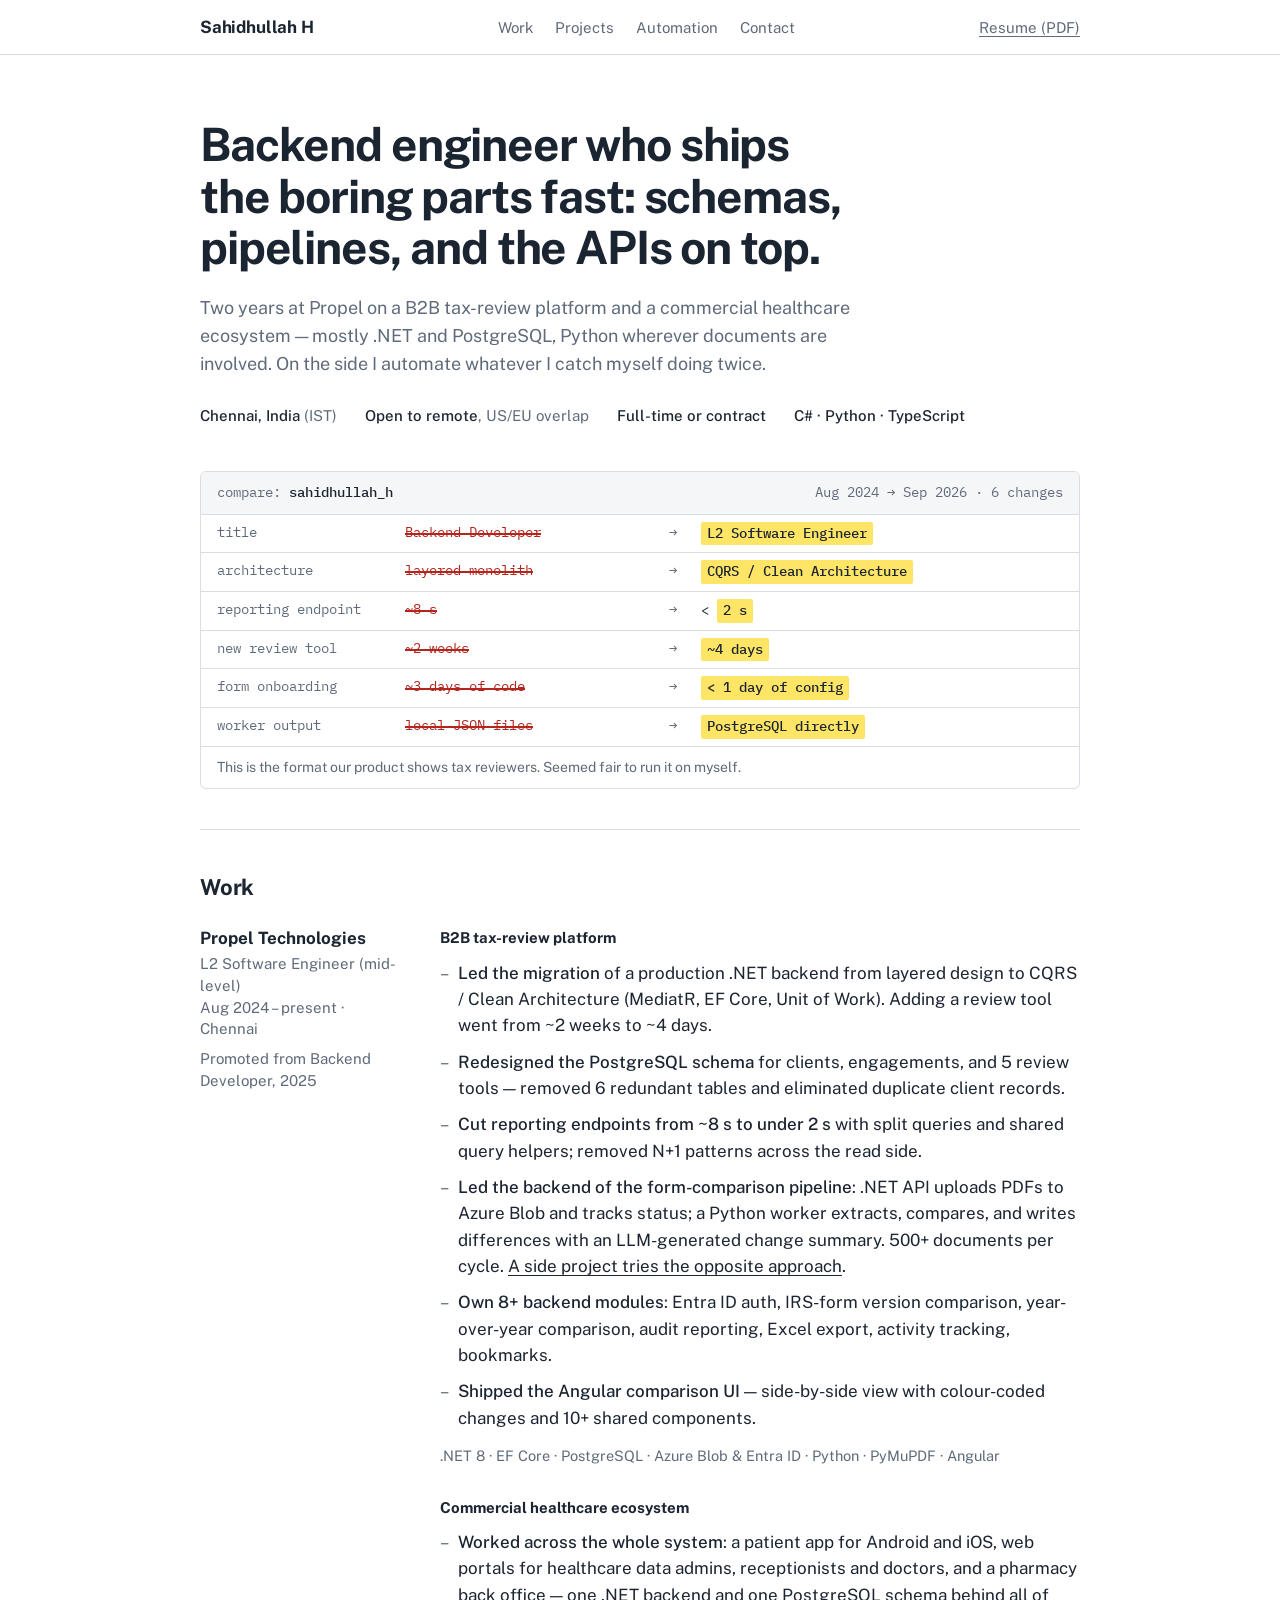
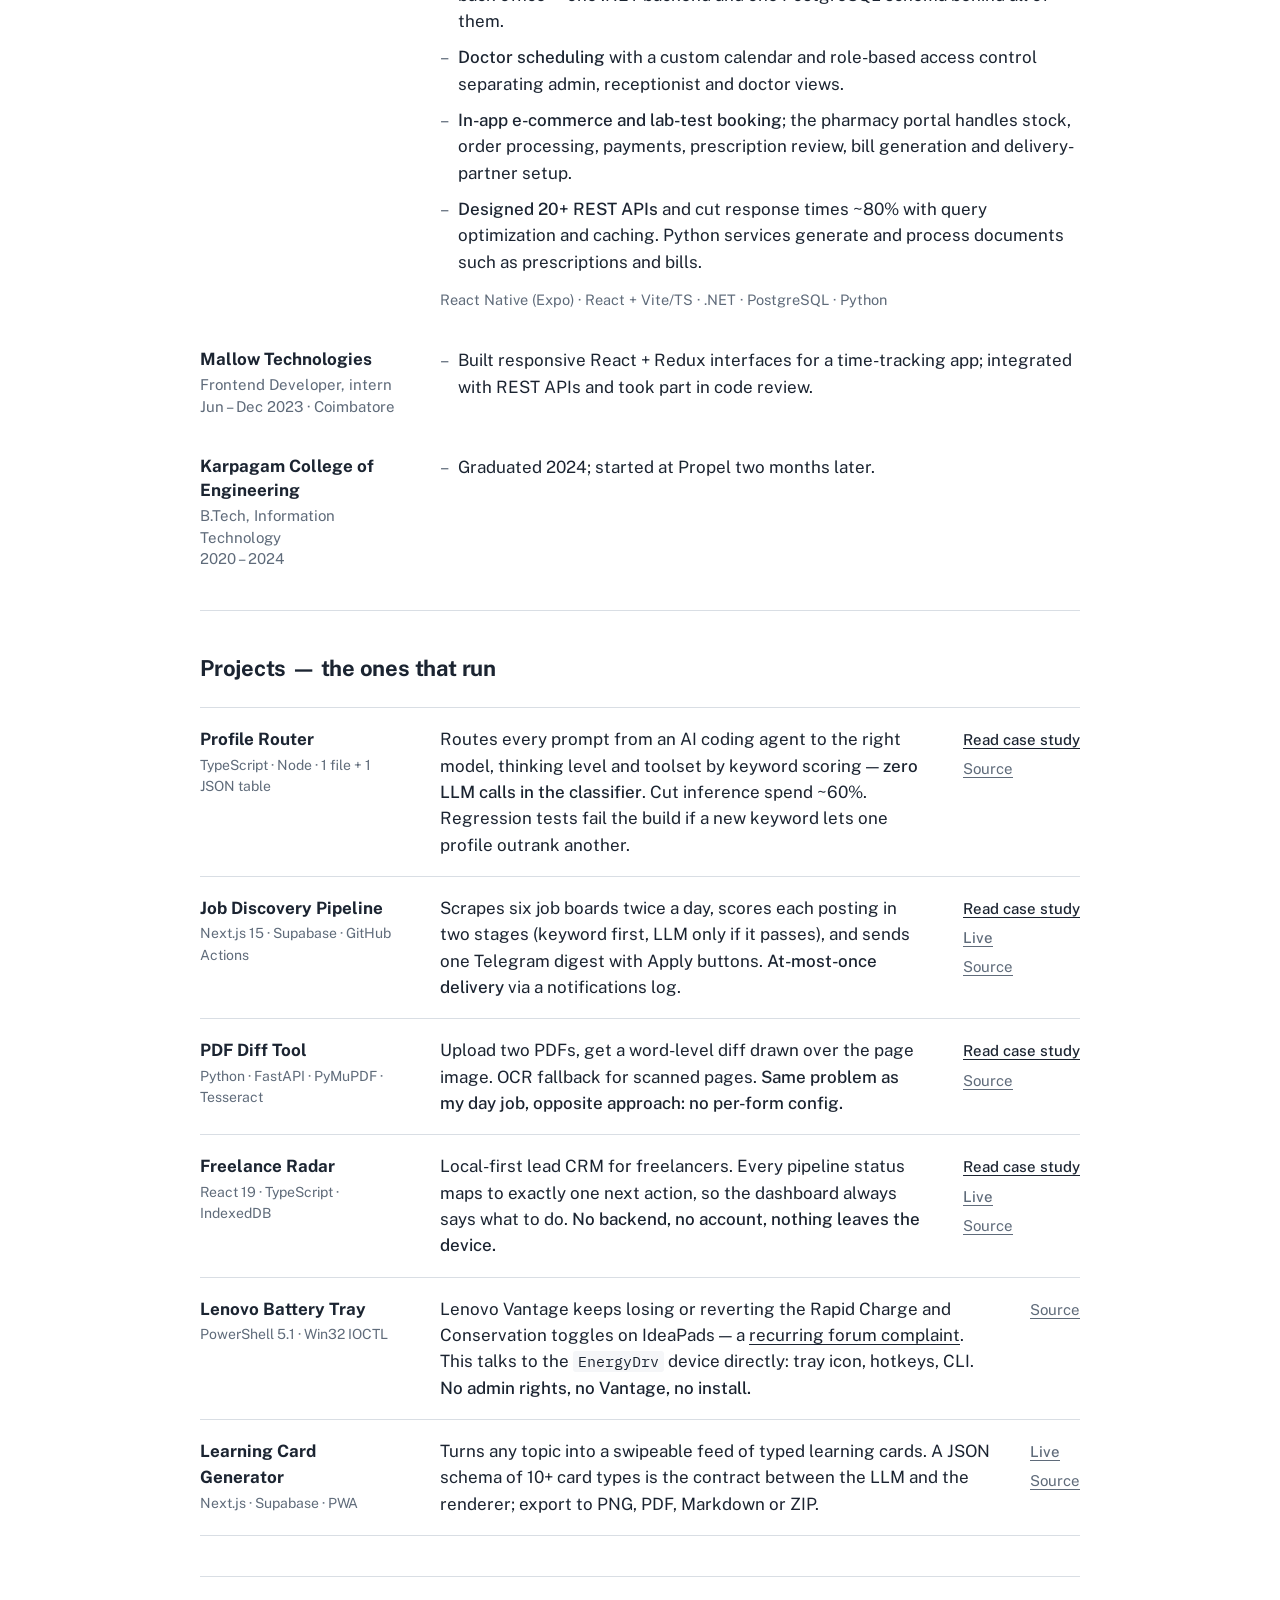
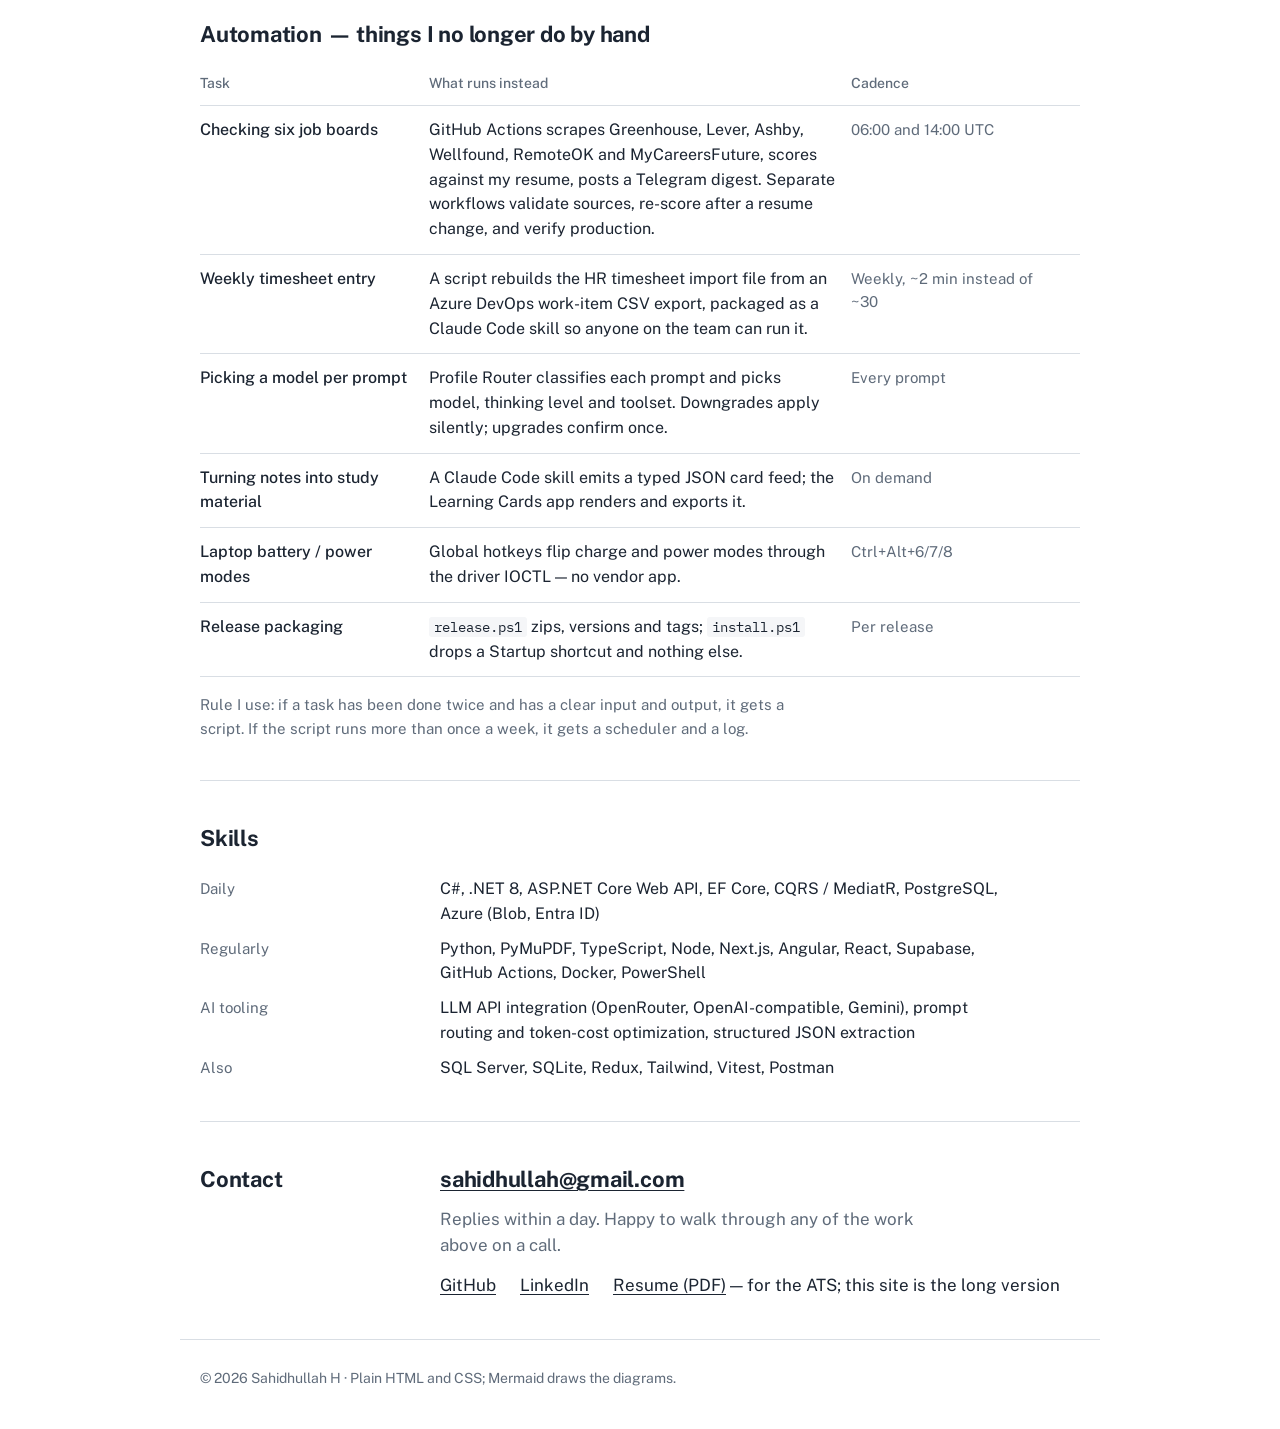
==== index.html @ aee4963b "Resume as one PDF link; cite the Lenovo forum thread; repo metadata - Replace the three Markdown res" ====
<!DOCTYPE html>
<html lang="en">
<head>
<meta charset="UTF-8">
<meta name="viewport" content="width=device-width, initial-scale=1.0">
<title>Sahidhullah H — Backend Engineer, .NET · PostgreSQL · Python</title>
<meta name="description" content="Backend engineer in Chennai (IST), open to remote. Two years on a B2B tax-review platform and a healthcare ecosystem: .NET, PostgreSQL, Azure, Python. Case studies and automation.">
<link rel="canonical" href="https://sahidhh.github.io/portfolio/">
<meta property="og:type" content="website">
<meta property="og:title" content="Sahidhullah H — Backend Engineer, .NET · PostgreSQL · Python">
<meta property="og:description" content="Backend engineer in Chennai (IST), open to remote. Two years on a B2B tax-review platform and a healthcare ecosystem: .NET, PostgreSQL, Azure, Python. Case studies and automation.">
<meta property="og:url" content="https://sahidhh.github.io/portfolio/">
<meta name="twitter:card" content="summary">
<meta name="color-scheme" content="light dark">
<link rel="icon" href="data:image/svg+xml,<svg xmlns=%22http://www.w3.org/2000/svg%22 viewBox=%220 0 100 100%22><rect width=%22100%22 height=%22100%22 rx=%2212%22 fill=%22%23ffe566%22/><text x=%2250%22 y=%2270%22 font-size=%2258%22 text-anchor=%22middle%22 fill=%22%231b2431%22 font-family=%22Public Sans,Segoe UI,sans-serif%22 font-weight=%22700%22>S</text></svg>">
<link rel="preconnect" href="https://fonts.googleapis.com">
<link rel="preconnect" href="https://fonts.gstatic.com" crossorigin>
<link href="https://fonts.googleapis.com/css2?family=Public+Sans:ital,wght@0,400;0,500;0,700;1,400&family=IBM+Plex+Mono:wght@400;500&display=swap" rel="stylesheet">
<link rel="stylesheet" href="styles.css">
<script type="application/ld+json">
{"@context":"https://schema.org","@type":"Person","name":"Sahidhullah H","jobTitle":"L2 Software Engineer","worksFor":{"@type":"Organization","name":"Propel Technologies"},"address":{"@type":"PostalAddress","addressLocality":"Chennai","addressCountry":"IN"},"email":"mailto:sahidhullah@gmail.com","url":"https://sahidhh.github.io/portfolio/","sameAs":["https://github.com/sahidhh","https://www.linkedin.com/in/sahidh-h/"],"knowsAbout":["C#",".NET","PostgreSQL","Python","TypeScript","Azure","CQRS"]}
</script>
</head>
<body>
<header class="bar">
  <div class="wrap">
    <strong><a href="index.html">Sahidhullah H</a></strong>
    <nav aria-label="Sections">
      <a href="#work">Work</a><a href="#projects">Projects</a><a href="#automation">Automation</a><a href="#contact">Contact</a>
    </nav>
    <a class="resume" href="resume/Sahidhullah_H_Resume.pdf">Resume (PDF)</a>
  </div>
</header>
<main class="wrap" id="main">
  <div class="hero">
    <h1>Backend engineer who ships the boring parts fast: schemas, pipelines, and the APIs on top.</h1>
    <p class="lede">Two years at Propel on a B2B tax-review platform and a commercial healthcare ecosystem — mostly .NET and PostgreSQL, Python wherever documents are involved. On the side I automate whatever I catch myself doing twice.</p>
    <div class="facts">
      <span><b>Chennai, India</b> (IST)</span>
      <span><b>Open to remote</b>, US/EU overlap</span>
      <span><b>Full-time or contract</b></span>
      <span><b>C# · Python · TypeScript</b></span>
    </div>

    <figure class="diff" aria-label="Year-over-year comparison of my role, 2024 to 2026">
      <div class="diff-head"><span>compare: <b>sahidhullah_h</b></span><span>Aug 2024 → Sep 2026 · 6 changes</span></div>
      <div class="diff-scroll">
      <table>
        <tr><td class="k">title</td><td class="old"><span>Backend Developer</span></td><td class="arrow">→</td><td class="new"><span>L2 Software Engineer</span></td></tr>
        <tr><td class="k">architecture</td><td class="old"><span>layered monolith</span></td><td class="arrow">→</td><td class="new"><span>CQRS / Clean Architecture</span></td></tr>
        <tr><td class="k">reporting endpoint</td><td class="old"><span>~8 s</span></td><td class="arrow">→</td><td class="new">&lt; <span>2 s</span></td></tr>
        <tr><td class="k">new review tool</td><td class="old"><span>~2 weeks</span></td><td class="arrow">→</td><td class="new"><span>~4 days</span></td></tr>
        <tr><td class="k">form onboarding</td><td class="old"><span>~3 days of code</span></td><td class="arrow">→</td><td class="new"><span>&lt; 1 day of config</span></td></tr>
        <tr><td class="k">worker output</td><td class="old"><span>local JSON files</span></td><td class="arrow">→</td><td class="new"><span>PostgreSQL directly</span></td></tr>
      </table>
      </div>
      <figcaption class="diff-foot">This is the format our product shows tax reviewers. Seemed fair to run it on myself.</figcaption>
    </figure>
  </div>

  <section id="work">
    <h2>Work</h2>
    <div class="two">
      <div class="side">
        <b>Propel Technologies</b>
        <i>L2 Software Engineer (mid-level)<br>Aug 2024 – present · Chennai</i>
        <i style="margin-top:8px">Promoted from Backend Developer, 2025</i>
      </div>
      <div>
        <h3 class="product">B2B tax-review platform</h3>
        <ul class="bullets">
          <li><strong>Led the migration</strong> of a production .NET backend from layered design to CQRS / Clean Architecture (MediatR, EF Core, Unit of Work). Adding a review tool went from ~2 weeks to ~4 days.</li>
          <li><strong>Redesigned the PostgreSQL schema</strong> for clients, engagements, and 5 review tools — removed 6 redundant tables and eliminated duplicate client records.</li>
          <li><strong>Cut reporting endpoints from ~8 s to under 2 s</strong> with split queries and shared query helpers; removed N+1 patterns across the read side.</li>
          <li><strong>Led the backend of the form-comparison pipeline</strong>: .NET API uploads PDFs to Azure Blob and tracks status; a Python worker extracts, compares, and writes differences with an LLM-generated change summary. 500+ documents per cycle. <a href="projects/pdf-diff.html">A side project tries the opposite approach</a>.</li>
          <li><strong>Own 8+ backend modules</strong>: Entra ID auth, IRS-form version comparison, year-over-year comparison, audit reporting, Excel export, activity tracking, bookmarks.</li>
          <li><strong>Shipped the Angular comparison UI</strong> — side-by-side view with colour-coded changes and 10+ shared components.</li>
        </ul>
        <p class="stack">.NET 8 · EF Core · PostgreSQL · Azure Blob &amp; Entra ID · Python · PyMuPDF · Angular</p>

        <h3 class="product">Commercial healthcare ecosystem</h3>
        <ul class="bullets">
          <li><strong>Worked across the whole system</strong>: a patient app for Android and iOS, web portals for healthcare data admins, receptionists and doctors, and a pharmacy back office — one .NET backend and one PostgreSQL schema behind all of them.</li>
          <li><strong>Doctor scheduling</strong> with a custom calendar and role-based access control separating admin, receptionist and doctor views.</li>
          <li><strong>In-app e-commerce and lab-test booking</strong>; the pharmacy portal handles stock, order processing, payments, prescription review, bill generation and delivery-partner setup.</li>
          <li><strong>Designed 20+ REST APIs</strong> and cut response times ~80% with query optimization and caching. Python services generate and process documents such as prescriptions and bills.</li>
        </ul>
        <p class="stack">React Native (Expo) · React + Vite/TS · .NET · PostgreSQL · Python</p>
      </div>
    </div>
    <div class="two">
      <div class="side"><b>Mallow Technologies</b><i>Frontend Developer, intern<br>Jun – Dec 2023 · Coimbatore</i></div>
      <div><ul class="bullets"><li>Built responsive React + Redux interfaces for a time-tracking app; integrated with REST APIs and took part in code review.</li></ul></div>
    </div>
    <div class="two">
      <div class="side"><b>Karpagam College of Engineering</b><i>B.Tech, Information Technology<br>2020 – 2024</i></div>
      <div><ul class="bullets"><li>Graduated 2024; started at Propel two months later.</li></ul></div>
    </div>
  </section>

  <section id="projects">
    <h2>Projects — the ones that run</h2>
    <div class="rows">
      <div class="row">
        <h3>Profile Router <small>TypeScript · Node · 1 file + 1 JSON table</small></h3>
        <p>Routes every prompt from an AI coding agent to the right model, thinking level and toolset by keyword scoring — <b>zero LLM calls in the classifier</b>. Cut inference spend ~60%. Regression tests fail the build if a new keyword lets one profile outrank another.</p>
        <div class="links"><a class="cs" href="projects/profile-router.html">Read case study</a><a href="https://github.com/sahidhh/profile-router" target="_blank" rel="noopener">Source</a></div>
      </div>
      <div class="row">
        <h3>Job Discovery Pipeline <small>Next.js 15 · Supabase · GitHub Actions</small></h3>
        <p>Scrapes six job boards twice a day, scores each posting in two stages (keyword first, LLM only if it passes), and sends one Telegram digest with Apply buttons. <b>At-most-once delivery</b> via a notifications log.</p>
        <div class="links"><a class="cs" href="projects/job-pipeline.html">Read case study</a><a class="live" href="https://job-scraper-liart.vercel.app" target="_blank" rel="noopener">Live</a><a href="https://github.com/sahidhh/job-scraper" target="_blank" rel="noopener">Source</a></div>
      </div>
      <div class="row">
        <h3>PDF Diff Tool <small>Python · FastAPI · PyMuPDF · Tesseract</small></h3>
        <p>Upload two PDFs, get a word-level diff drawn over the page image. OCR fallback for scanned pages. <b>Same problem as my day job, opposite approach: no per-form config.</b></p>
        <div class="links"><a class="cs" href="projects/pdf-diff.html">Read case study</a><a href="https://github.com/sahidhh/pdf-diff-tool" target="_blank" rel="noopener">Source</a></div>
      </div>
      <div class="row">
        <h3>Freelance Radar <small>React 19 · TypeScript · IndexedDB</small></h3>
        <p>Local-first lead CRM for freelancers. Every pipeline status maps to exactly one next action, so the dashboard always says what to do. <b>No backend, no account, nothing leaves the device.</b></p>
        <div class="links"><a class="cs" href="projects/freelance-radar.html">Read case study</a><a class="live" href="https://freelance-radar-five.vercel.app" target="_blank" rel="noopener">Live</a><a href="https://github.com/sahidhh/freelance-radar" target="_blank" rel="noopener">Source</a></div>
      </div>
      <div class="row">
        <h3>Lenovo Battery Tray <small>PowerShell 5.1 · Win32 IOCTL</small></h3>
        <p>Lenovo Vantage keeps losing or reverting the Rapid Charge and Conservation toggles on IdeaPads — a <a href="https://forums.lenovo.com/t5/Lenovo-IdeaPad-1xx-3xx-5xx-7xx-Edge-LaVie-Z-Flex-Laptops/Rapid-charge-automatically-turns-off/m-p/10040554" target="_blank" rel="noopener">recurring forum complaint</a>. This talks to the <code>EnergyDrv</code> device directly: tray icon, hotkeys, CLI. <b>No admin rights, no Vantage, no install.</b></p>
        <div class="links"><a href="https://github.com/sahidhh/lenovo-battery-tray" target="_blank" rel="noopener">Source</a></div>
      </div>
      <div class="row">
        <h3>Learning Card Generator <small>Next.js · Supabase · PWA</small></h3>
        <p>Turns any topic into a swipeable feed of typed learning cards. A JSON schema of 10+ card types is the contract between the LLM and the renderer; export to PNG, PDF, Markdown or ZIP.</p>
        <div class="links"><a class="live" href="https://learning-card-generator.vercel.app" target="_blank" rel="noopener">Live</a><a href="https://github.com/sahidhh/learning-card-generator" target="_blank" rel="noopener">Source</a></div>
      </div>
    </div>
  </section>

  <section id="automation">
    <h2>Automation — things I no longer do by hand</h2>
    <div class="auto-scroll">
    <table class="auto">
      <tr><th>Task</th><th>What runs instead</th><th>Cadence</th></tr>
      <tr><td>Checking six job boards</td><td>GitHub Actions scrapes Greenhouse, Lever, Ashby, Wellfound, RemoteOK and MyCareersFuture, scores against my resume, posts a Telegram digest. Separate workflows validate sources, re-score after a resume change, and verify production.</td><td>06:00 and 14:00 UTC</td></tr>
      <tr><td>Weekly timesheet entry</td><td>A script rebuilds the HR timesheet import file from an Azure DevOps work-item CSV export, packaged as a Claude Code skill so anyone on the team can run it.</td><td>Weekly, ~2 min instead of ~30</td></tr>
      <tr><td>Picking a model per prompt</td><td>Profile Router classifies each prompt and picks model, thinking level and toolset. Downgrades apply silently; upgrades confirm once.</td><td>Every prompt</td></tr>
      <tr><td>Turning notes into study material</td><td>A Claude Code skill emits a typed JSON card feed; the Learning Cards app renders and exports it.</td><td>On demand</td></tr>
      <tr><td>Laptop battery / power modes</td><td>Global hotkeys flip charge and power modes through the driver IOCTL — no vendor app.</td><td>Ctrl+Alt+6/7/8</td></tr>
      <tr><td>Release packaging</td><td><code>release.ps1</code> zips, versions and tags; <code>install.ps1</code> drops a Startup shortcut and nothing else.</td><td>Per release</td></tr>
    </table>
    </div>
    <p class="auto-note">Rule I use: if a task has been done twice and has a clear input and output, it gets a script. If the script runs more than once a week, it gets a scheduler and a log.</p>
  </section>

  <section id="skills">
    <h2>Skills</h2>
    <dl class="skills">
      <dt>Daily</dt><dd>C#, .NET 8, ASP.NET Core Web API, EF Core, CQRS / MediatR, PostgreSQL, Azure (Blob, Entra ID)</dd>
      <dt>Regularly</dt><dd>Python, PyMuPDF, TypeScript, Node, Next.js, Angular, React, Supabase, GitHub Actions, Docker, PowerShell</dd>
      <dt>AI tooling</dt><dd>LLM API integration (OpenRouter, OpenAI-compatible, Gemini), prompt routing and token-cost optimization, structured JSON extraction</dd>
      <dt>Also</dt><dd>SQL Server, SQLite, Redux, Tailwind, Vitest, Postman</dd>
    </dl>
  </section>

  <section id="contact">
    <div class="contact">
      <h2>Contact</h2>
      <div>
        <p class="big"><a href="mailto:sahidhullah@gmail.com">sahidhullah@gmail.com</a></p>
        <p style="margin-top:10px;color:var(--ink-2)">Replies within a day. Happy to walk through any of the work above on a call.</p>
        <ul>
          <li><a href="https://github.com/sahidhh" target="_blank" rel="noopener">GitHub</a></li>
          <li><a href="https://www.linkedin.com/in/sahidh-h/" target="_blank" rel="noopener">LinkedIn</a></li>
          <li><a href="resume/Sahidhullah_H_Resume.pdf">Resume (PDF)</a> — for the ATS; this site is the long version</li>
        </ul>
      </div>
    </div>
  </section>
</main>
<footer class="wrap">© 2026 Sahidhullah H · Plain HTML and CSS; Mermaid draws the diagrams.</footer>
</body>
</html>
---- styles.css ----
:root {
    --paper: #ffffff;
    --paper-2: #f5f6f8;
    --ink: #1b2431;
    --ink-2: #5f6b7a;
    --rule: #d9dee4;
    --mark: #ffe566;
    --mark-ink: #1b2431;
    --del: #b3261e;
    --add: #1e6b3a;
    --sans: "Public Sans", "Segoe UI", system-ui, sans-serif;
    --mono: "IBM Plex Mono", Consolas, "SFMono-Regular", monospace;
  }
  @media (prefers-color-scheme: dark) {
    :root:not([data-theme="light"]) {
      --paper: #14181e; --paper-2: #1c222a; --ink: #e8ebef; --ink-2: #9aa5b3; --rule: #3a4450;
      --mark: #f2d64b; --mark-ink: #14181e; --del: #ff8a80; --add: #7fd39a;
    }
  }
  :root[data-theme="dark"] {
    --paper: #14181e; --paper-2: #1c222a; --ink: #e8ebef; --ink-2: #9aa5b3; --rule: #3a4450;
    --mark: #f2d64b; --mark-ink: #14181e; --del: #ff8a80; --add: #7fd39a;
  }

  * { box-sizing: border-box; }
  body { margin: 0; background: var(--paper); color: var(--ink); font-family: var(--sans); font-size: 17px; line-height: 1.55; -webkit-font-smoothing: antialiased; }
  a { color: inherit; text-decoration: underline; text-decoration-thickness: 1px; text-underline-offset: 3px; }
  a:hover { text-decoration-thickness: 2px; }
  :focus-visible { outline: 2px solid var(--ink); outline-offset: 3px; }
  h1, h2, h3, h4, p, ul, ol, dl, dd, figure { margin: 0; }
  ul { padding: 0; list-style: none; }
  mark { background: var(--mark); color: var(--mark-ink); padding: 0 .15em; }
  code { font-family: var(--mono); font-size: .88em; background: var(--paper-2); padding: 1px 5px; border-radius: 3px; }
  pre { font-family: var(--mono); font-size: 13.5px; line-height: 1.5; background: var(--paper-2); border: 1px solid var(--rule); border-radius: 6px; padding: 14px 16px; overflow-x: auto; margin: 0; }

  .wrap { max-width: 920px; margin: 0 auto; padding-inline: 20px; }
  [id] { scroll-margin-top: 72px; }
  .skip { position: absolute; left: -9999px; top: 8px; background: var(--ink); color: var(--paper); padding: 8px 12px; border-radius: 4px; z-index: 20; }
  .skip:focus { left: 12px; }
  .ask { margin-top: 40px; padding-top: 20px; border-top: 1px solid var(--rule); font-size: 16px; max-width: 60ch; }

  /* top bar */
  .bar { position: sticky; top: env(safe-area-inset-top, 0px); z-index: 10; background: var(--paper); border-bottom: 1px solid var(--rule); }
  .bar .wrap { display: flex; align-items: center; justify-content: space-between; gap: 16px; padding-block: 14px; }
  .bar strong a { font-weight: 700; letter-spacing: -.01em; text-decoration: none; }
  .bar nav { display: flex; gap: 22px; font-size: 15px; }
  .bar nav a { text-decoration: none; color: var(--ink-2); }
  .bar nav a:hover { color: var(--ink); text-decoration: underline; }
  .resume { font-size: 15px; color: var(--ink-2); white-space: nowrap; }
  .resume:hover { color: var(--ink); }

  /* hero */
  .hero { padding-block: 64px 40px; }
  .hero h1 { font-size: clamp(30px, 5vw, 46px); font-weight: 700; letter-spacing: -.025em; line-height: 1.12; text-wrap: balance; max-width: 22ch; }
  .lede { margin-top: 20px; max-width: 62ch; color: var(--ink-2); font-size: 18px; }
  .facts { margin-top: 26px; display: flex; flex-wrap: wrap; gap: 8px 28px; font-size: 15px; color: var(--ink-2); }
  .facts b { color: var(--ink); font-weight: 500; }

  /* the diff */
  .diff { margin-top: 44px; border: 1px solid var(--rule); border-radius: 6px; overflow: hidden; font-family: var(--mono); font-size: 14px; }
  .diff-head { display: flex; flex-wrap: wrap; justify-content: space-between; gap: 8px 16px; padding: 10px 16px; background: var(--paper-2); border-bottom: 1px solid var(--rule); color: var(--ink-2); }
  .diff-head b { color: var(--ink); font-weight: 500; }
  .diff-scroll { overflow-x: auto; }
  .diff table { border-collapse: collapse; width: 100%; min-width: 620px; }
  .diff td { padding: 7px 16px; vertical-align: top; white-space: nowrap; border-top: 1px solid var(--rule); }
  .diff tr:first-child td { border-top: 0; }
  .diff .k { color: var(--ink-2); width: 1%; padding-right: 28px; }
  .diff .old { color: var(--del); }
  .diff .old span { position: relative; display: inline-block; }
  .diff .old span::after { content: ""; position: absolute; left: 0; right: 0; top: 52%; height: 1.5px; background: currentColor; transform-origin: left; }
  .diff .arrow { color: var(--ink-2); width: 1%; padding-inline: 8px; }
  .diff .new span { display: inline-block; background: var(--mark); color: var(--mark-ink); padding: 1px 6px; border-radius: 2px; font-weight: 500; }
  .diff-foot { padding: 10px 16px; border-top: 1px solid var(--rule); color: var(--ink-2); font-family: var(--sans); font-size: 14px; }
  @media (prefers-reduced-motion: no-preference) {
    .diff .old span::after { animation: strike .35s ease-out both; }
    .diff .new span { animation: sweep .45s ease-out both; background-color: transparent; background-image: linear-gradient(var(--mark), var(--mark)); background-repeat: no-repeat; background-size: 0% 100%; }
    .diff tr:nth-child(1) .old span::after, .diff tr:nth-child(1) .new span { animation-delay: .15s; }
    .diff tr:nth-child(2) .old span::after, .diff tr:nth-child(2) .new span { animation-delay: .30s; }
    .diff tr:nth-child(3) .old span::after, .diff tr:nth-child(3) .new span { animation-delay: .45s; }
    .diff tr:nth-child(4) .old span::after, .diff tr:nth-child(4) .new span { animation-delay: .60s; }
    .diff tr:nth-child(5) .old span::after, .diff tr:nth-child(5) .new span { animation-delay: .75s; }
    .diff tr:nth-child(6) .old span::after, .diff tr:nth-child(6) .new span { animation-delay: .90s; }
    @keyframes strike { from { transform: scaleX(0); } to { transform: scaleX(1); } }
    @keyframes sweep { from { background-size: 0% 100%; color: var(--ink); } to { background-size: 100% 100%; color: var(--mark-ink); } }
  }

  /* sections */
  section { padding-block: 40px; border-top: 1px solid var(--rule); }
  section > h2 { font-size: 22px; font-weight: 700; letter-spacing: -.01em; margin-bottom: 22px; }
  .two { display: grid; grid-template-columns: 200px 1fr; gap: 12px 40px; }
  .two > .side { color: var(--ink-2); font-size: 15px; line-height: 1.45; }
  .two > .side b { display: block; color: var(--ink); font-weight: 700; font-size: 17px; }
  .two > .side i { display: block; font-style: normal; margin-top: 2px; }
  .two + .two { margin-top: 36px; }
  .bullets { max-width: 66ch; display: grid; gap: 10px; }
  .bullets li { padding-left: 18px; position: relative; }
  .bullets li::before { content: "–"; position: absolute; left: 0; color: var(--ink-2); }
  .bullets strong { font-weight: 500; }
  .stack { margin-top: 14px; font-size: 14.5px; color: var(--ink-2); }
  .product { font-size: 15px; font-weight: 700; margin-bottom: 10px; }
  .stack + .product { margin-top: 28px; }

  /* project rows */
  .rows { border-top: 1px solid var(--rule); }
  .row { display: grid; grid-template-columns: 200px 1fr auto; gap: 6px 40px; padding-block: 18px; border-bottom: 1px solid var(--rule); align-items: baseline; }
  .row h3 { font-size: 17px; font-weight: 700; }
  .row h3 small { display: block; font-weight: 400; font-size: 14px; color: var(--ink-2); margin-top: 2px; }
  .row p { max-width: 60ch; }
  .row p b { font-weight: 500; }
  .row .links { display: flex; flex-direction: column; gap: 6px; font-size: 15px; white-space: nowrap; }
  .row .links a { color: var(--ink-2); }
  .row .links a:hover { color: var(--ink); }
  .row .links .cs { color: var(--ink); font-weight: 500; }
  .row .live { color: var(--add); font-weight: 500; }

  /* automation table */
  .auto { width: 100%; border-collapse: collapse; font-size: 16px; }
  .auto th { text-align: left; font-weight: 500; color: var(--ink-2); font-size: 14px; padding: 0 16px 10px 0; border-bottom: 1px solid var(--rule); }
  .auto td { padding: 12px 16px 12px 0; border-bottom: 1px solid var(--rule); vertical-align: top; }
  .auto td:first-child { font-weight: 500; width: 26%; }
  .auto td:last-child { color: var(--ink-2); font-size: 15px; width: 26%; }
  .auto-scroll { overflow-x: auto; }
  .auto-note { margin-top: 16px; color: var(--ink-2); font-size: 15px; max-width: 66ch; }

  .skills { display: grid; grid-template-columns: 200px 1fr; gap: 10px 40px; max-width: 800px; }
  .skills dt { color: var(--ink-2); font-size: 15px; }
  .skills dd { font-size: 16px; }
  .contact { display: grid; grid-template-columns: 200px 1fr; gap: 12px 40px; }
  .contact h2 { font-size: 22px; font-weight: 700; letter-spacing: -.01em; }
  .contact p { max-width: 52ch; }
  .contact ul { display: flex; flex-wrap: wrap; gap: 8px 24px; margin-top: 14px; }
  .contact .big { font-size: 22px; font-weight: 700; letter-spacing: -.01em; }
  footer { padding-block: 28px 40px; color: var(--ink-2); font-size: 14px; border-top: 1px solid var(--rule); }

  /* case study pages */
  .cs-page { padding-block: 40px 60px; }
  .crumb { font-size: 15px; color: var(--ink-2); }
  .crumb a { text-decoration: none; }
  .crumb a:hover { text-decoration: underline; }
  .cs-head { margin-top: 22px; display: grid; grid-template-columns: 1fr 240px; gap: 24px 40px; align-items: end; }
  .cs-head h1 { font-size: clamp(30px, 4.6vw, 42px); font-weight: 700; letter-spacing: -.025em; line-height: 1.12; text-wrap: balance; }
  .cs-head .sub { margin-top: 14px; font-size: 18px; color: var(--ink-2); max-width: 58ch; }
  .meta { font-size: 15px; display: grid; gap: 6px; }
  .meta b { font-weight: 500; }
  .meta span { color: var(--ink-2); }
  .meta a { display: inline-block; margin-right: 14px; }
  .cs-body { margin-top: 44px; display: grid; grid-template-columns: 200px 1fr; gap: 12px 40px; }
  .cs-body > h2 { font-size: 17px; font-weight: 700; padding-top: 2px; }
  .cs-body > div { max-width: 66ch; display: grid; gap: 14px; }
  .cs-body > div.wide { max-width: none; }
  .cs-body + .cs-body { margin-top: 40px; padding-top: 40px; border-top: 1px solid var(--rule); }
  .cs-body p b { font-weight: 500; }
  .decisions { display: grid; gap: 14px; }
  .decisions li { padding-left: 18px; position: relative; }
  .decisions li::before { content: "–"; position: absolute; left: 0; color: var(--ink-2); }
  .decisions b { font-weight: 500; }
  .results { display: grid; grid-template-columns: repeat(auto-fit, minmax(180px, 1fr)); gap: 0 32px; border-top: 1px solid var(--rule); }
  .results div { padding-block: 14px; border-bottom: 1px solid var(--rule); }
  .results b { display: block; font-size: 26px; font-weight: 700; letter-spacing: -.02em; font-variant-numeric: tabular-nums; }
  .results span { font-size: 14.5px; color: var(--ink-2); }
  .results mark { padding: 0 .2em; }
  .shots { display: grid; grid-template-columns: repeat(auto-fit, minmax(260px, 1fr)); gap: 16px; }

  /* prototype screens (CSS-drawn, sample data) */
  .ui { border: 1px solid var(--rule); border-radius: 6px; overflow: hidden; background: var(--paper); font-size: 12.5px; line-height: 1.45; max-width: 100%; }
  .ui-bar { display: flex; align-items: center; gap: 8px; padding: 7px 10px; background: var(--paper-2); border-bottom: 1px solid var(--rule); color: var(--ink-2); font-size: 12px; }
  .ui-bar i { width: 8px; height: 8px; border-radius: 50%; background: var(--rule); display: inline-block; }
  .ui-bar span { margin-left: 4px; }
  .ui-body { padding: 12px; }
  .ui-cap { margin-top: 8px; font-size: 13.5px; color: var(--ink-2); }
  .ui-cap b { color: var(--ink); font-weight: 500; }
  .tiles { display: grid; grid-template-columns: repeat(3, 1fr); gap: 8px; margin-bottom: 10px; }
  .tile { border: 1px solid var(--rule); border-radius: 4px; padding: 8px 10px; }
  .tile small { display: block; color: var(--ink-2); font-size: 12px; }
  .tile b { font-size: 18px; font-weight: 700; letter-spacing: -.02em; font-variant-numeric: tabular-nums; }
  .ui-list { display: grid; }
  .ui-list > div { display: flex; justify-content: space-between; gap: 10px; padding: 6px 0; border-top: 1px solid var(--rule); }
  .ui-list > div:first-child { border-top: 0; }
  .ui-list em { font-style: normal; color: var(--ink-2); white-space: nowrap; }
  .chip { display: inline-block; padding: 0 6px; border-radius: 999px; font-size: 12px; font-weight: 500; border: 1px solid var(--rule); white-space: nowrap; }
  .chip.hi { background: var(--mark); color: var(--mark-ink); border-color: transparent; }
  .chip.ok { color: var(--add); border-color: var(--add); }
  .chip.no { color: var(--del); border-color: var(--del); }
  .term { font-family: var(--mono); font-size: 12px; line-height: 1.6; background: var(--paper-2); padding: 12px; white-space: pre; overflow-x: auto; }
  .term .p { color: var(--ink-2); }
  .term .y { background: var(--mark); color: var(--mark-ink); padding: 0 4px; }
  .kan { display: grid; grid-template-columns: repeat(4, 1fr); gap: 8px; }
  .kan > div { background: var(--paper-2); border-radius: 4px; padding: 8px; min-height: 90px; }
  .kan .kh { display: block; margin: 0 0 6px; font-size: 12px; font-weight: 500; color: var(--ink-2); }
  .kan p { background: var(--paper); border: 1px solid var(--rule); border-radius: 3px; padding: 5px 7px; font-size: 12px; margin-bottom: 6px; }
  .kan p small { display: block; color: var(--ink-2); font-size: 12px; }
  .bars { display: grid; gap: 6px; }
  .bars > div { display: grid; grid-template-columns: 110px 1fr 52px; gap: 8px; align-items: center; }
  .bars i { display: block; height: 8px; background: var(--ink-2); border-radius: 2px; }
  .bars i.gap { background: var(--del); }
  .bars em { font-style: normal; color: var(--ink-2); font-variant-numeric: tabular-nums; text-align: right; font-size: 12px; white-space: nowrap; }
  .pages { display: grid; grid-template-columns: 1fr 1fr; gap: 10px; }
  .page { position: relative; aspect-ratio: 8.5/11; max-width: 100%; background: var(--paper); border: 1px solid var(--rule); padding: 10% 9%; display: grid; gap: 5%; align-content: start; }
  .page i { display: block; height: 3px; background: var(--rule); border-radius: 2px; }
  .page i.w7 { width: 70%; } .page i.w9 { width: 92%; } .page i.w5 { width: 50%; } .page i.w8 { width: 84%; }
  .page b { position: absolute; border: 1.5px solid var(--del); background: color-mix(in srgb, var(--del) 18%, transparent); border-radius: 2px; }
  .page b.ins { border-color: var(--add); background: color-mix(in srgb, var(--mark) 70%, transparent); }
  .page small { position: absolute; top: 4px; right: 6px; font-size: 10.5px; color: var(--ink-2); }
  .tg { max-width: 300px; background: var(--paper-2); border-radius: 10px 10px 10px 2px; padding: 10px 12px; font-size: 12.5px; }
  .tg b { font-weight: 700; }
  .tg .btns { display: flex; gap: 6px; margin-top: 8px; flex-wrap: wrap; }
  .tg .btns span { border: 1px solid var(--ink-2); border-radius: 4px; padding: 2px 8px; font-size: 11px; }
  .dialog { border: 1px solid var(--rule); border-radius: 6px; padding: 12px 14px; max-width: 360px; background: var(--paper-2); }
  .dialog b { display: block; font-weight: 700; margin-bottom: 4px; }
  .dialog p { color: var(--ink-2); font-size: 12.5px; }
  .dialog .btns { display: flex; gap: 8px; margin-top: 10px; justify-content: flex-end; }
  .dialog .btns span { border: 1px solid var(--rule); border-radius: 4px; padding: 3px 10px; font-size: 12px; }
  .dialog .btns span.pri { background: var(--ink); color: var(--paper); border-color: var(--ink); }
  @media (max-width: 680px) { .tiles, .kan { grid-template-columns: repeat(2, 1fr); } }
  .next { margin-top: 24px; padding-top: 0; display: flex; justify-content: space-between; gap: 16px; font-size: 15px; flex-wrap: wrap; }
  .next a { text-decoration: none; }
  .next a:hover { text-decoration: underline; }
  .next small { display: block; color: var(--ink-2); }
  .mermaid { background: var(--paper-2); border: 1px solid var(--rule); border-radius: 6px; padding: 12px; overflow-x: auto; }

  /* diff demo (pdf case study) */
  .demo { border: 1px solid var(--rule); border-radius: 6px; overflow: hidden; }
  .demo-head { display: grid; grid-template-columns: 1fr 1fr; font-family: var(--mono); font-size: 12.5px; color: var(--ink-2); background: var(--paper-2); border-bottom: 1px solid var(--rule); }
  .demo-head span { padding: 8px 14px; }
  .demo-head span + span { border-left: 1px solid var(--rule); }
  .demo-body { display: grid; grid-template-columns: 1fr 1fr; font-family: var(--mono); font-size: 13px; line-height: 1.75; }
  .demo-body div { padding: 12px 14px; }
  .demo-body div + div { border-left: 1px solid var(--rule); }
  .demo del { color: var(--del); text-decoration: line-through; text-decoration-thickness: 1.5px; }
  .demo ins { text-decoration: none; background: var(--mark); color: var(--mark-ink); padding: 0 3px; border-radius: 2px; }
  .demo .dim { color: var(--ink-2); }

  @media (max-width: 680px) {
    .bar .wrap { flex-wrap: wrap; }
    .bar nav { order: 3; width: 100%; gap: 16px; font-size: 14px; overflow-x: auto; padding-bottom: 2px; }
    .diff table { min-width: 0; }
    .diff tr { display: grid; grid-template-columns: auto 1fr; gap: 0 10px; padding: 8px 14px; border-top: 1px solid var(--rule); }
    .diff tr:first-child { border-top: 0; }
    .diff td { display: block; padding: 0; border: 0; white-space: normal; }
    .diff td.k { grid-column: 1 / -1; font-size: 12.5px; margin-bottom: 2px; }
    .diff td.old { grid-column: 1; }
    .diff td.arrow { display: none; }
    .diff td.new { grid-column: 2; }
    .auto tr { display: block; padding-block: 12px; border-bottom: 1px solid var(--rule); }
    .auto tr:first-child { display: none; }
    .auto td { display: block; width: auto !important; padding: 2px 0; border: 0; }
    .auto td:last-child { font-size: 13.5px; }
    .two, .row, .skills, .contact, .cs-head, .cs-body { grid-template-columns: 1fr; }
    .row .links { flex-direction: row; flex-wrap: wrap; gap: 14px; white-space: normal; }
    .hero { padding-block: 44px 28px; }
    .demo-head, .demo-body { grid-template-columns: 1fr; }
    .demo-body div + div, .demo-head span + span { border-left: 0; border-top: 1px solid var(--rule); }
  }
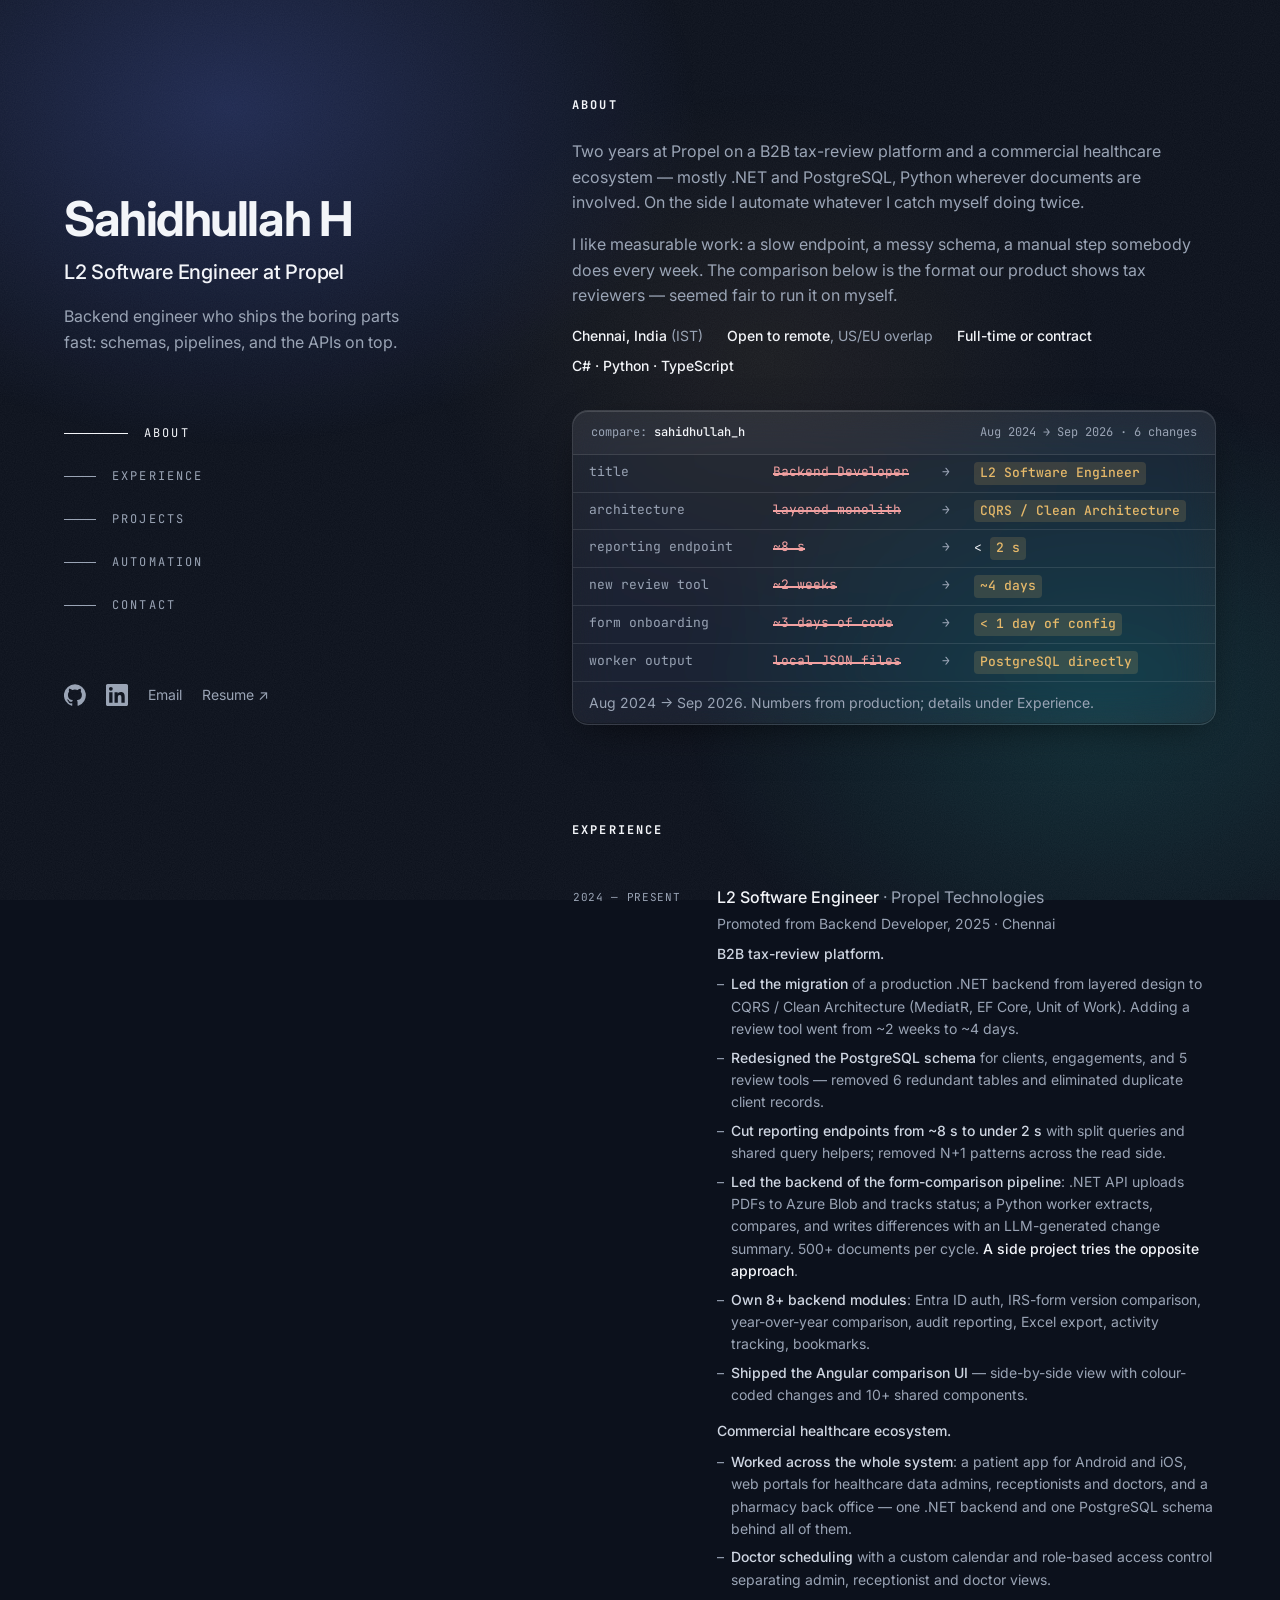
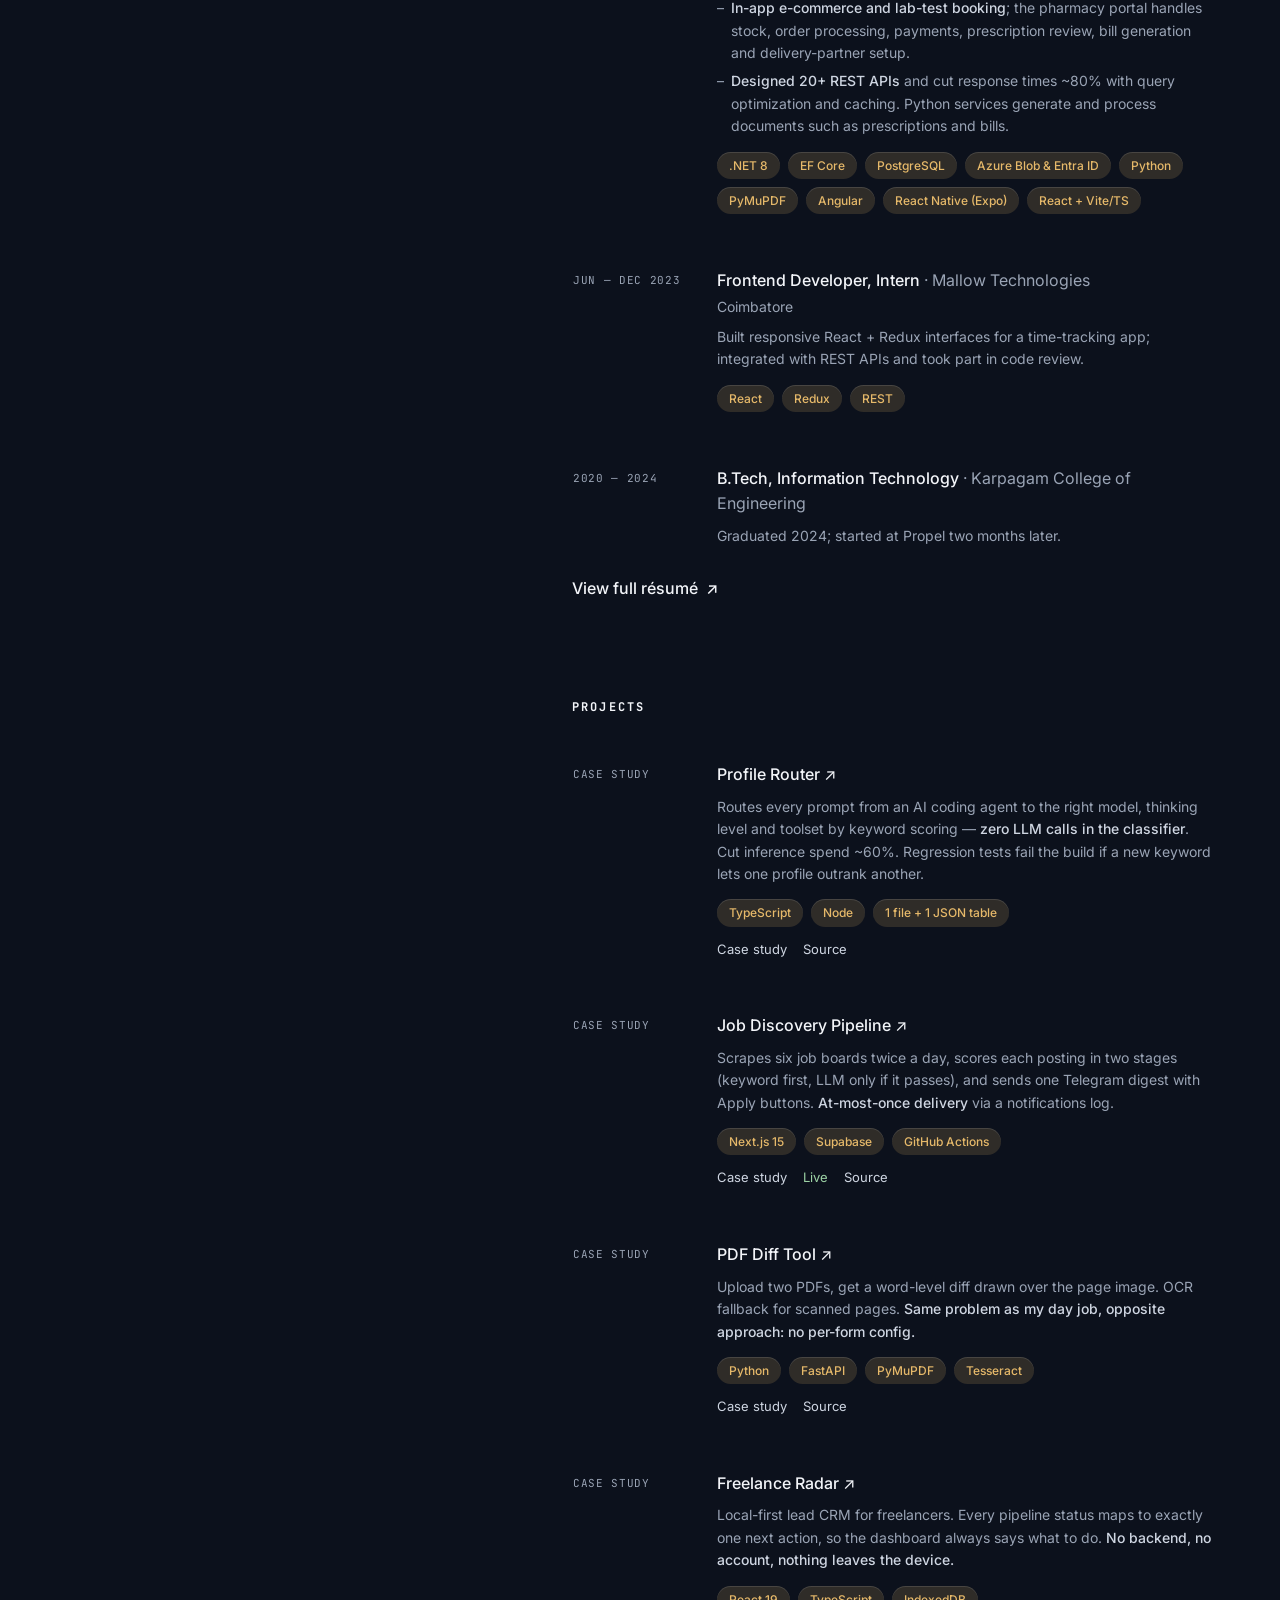
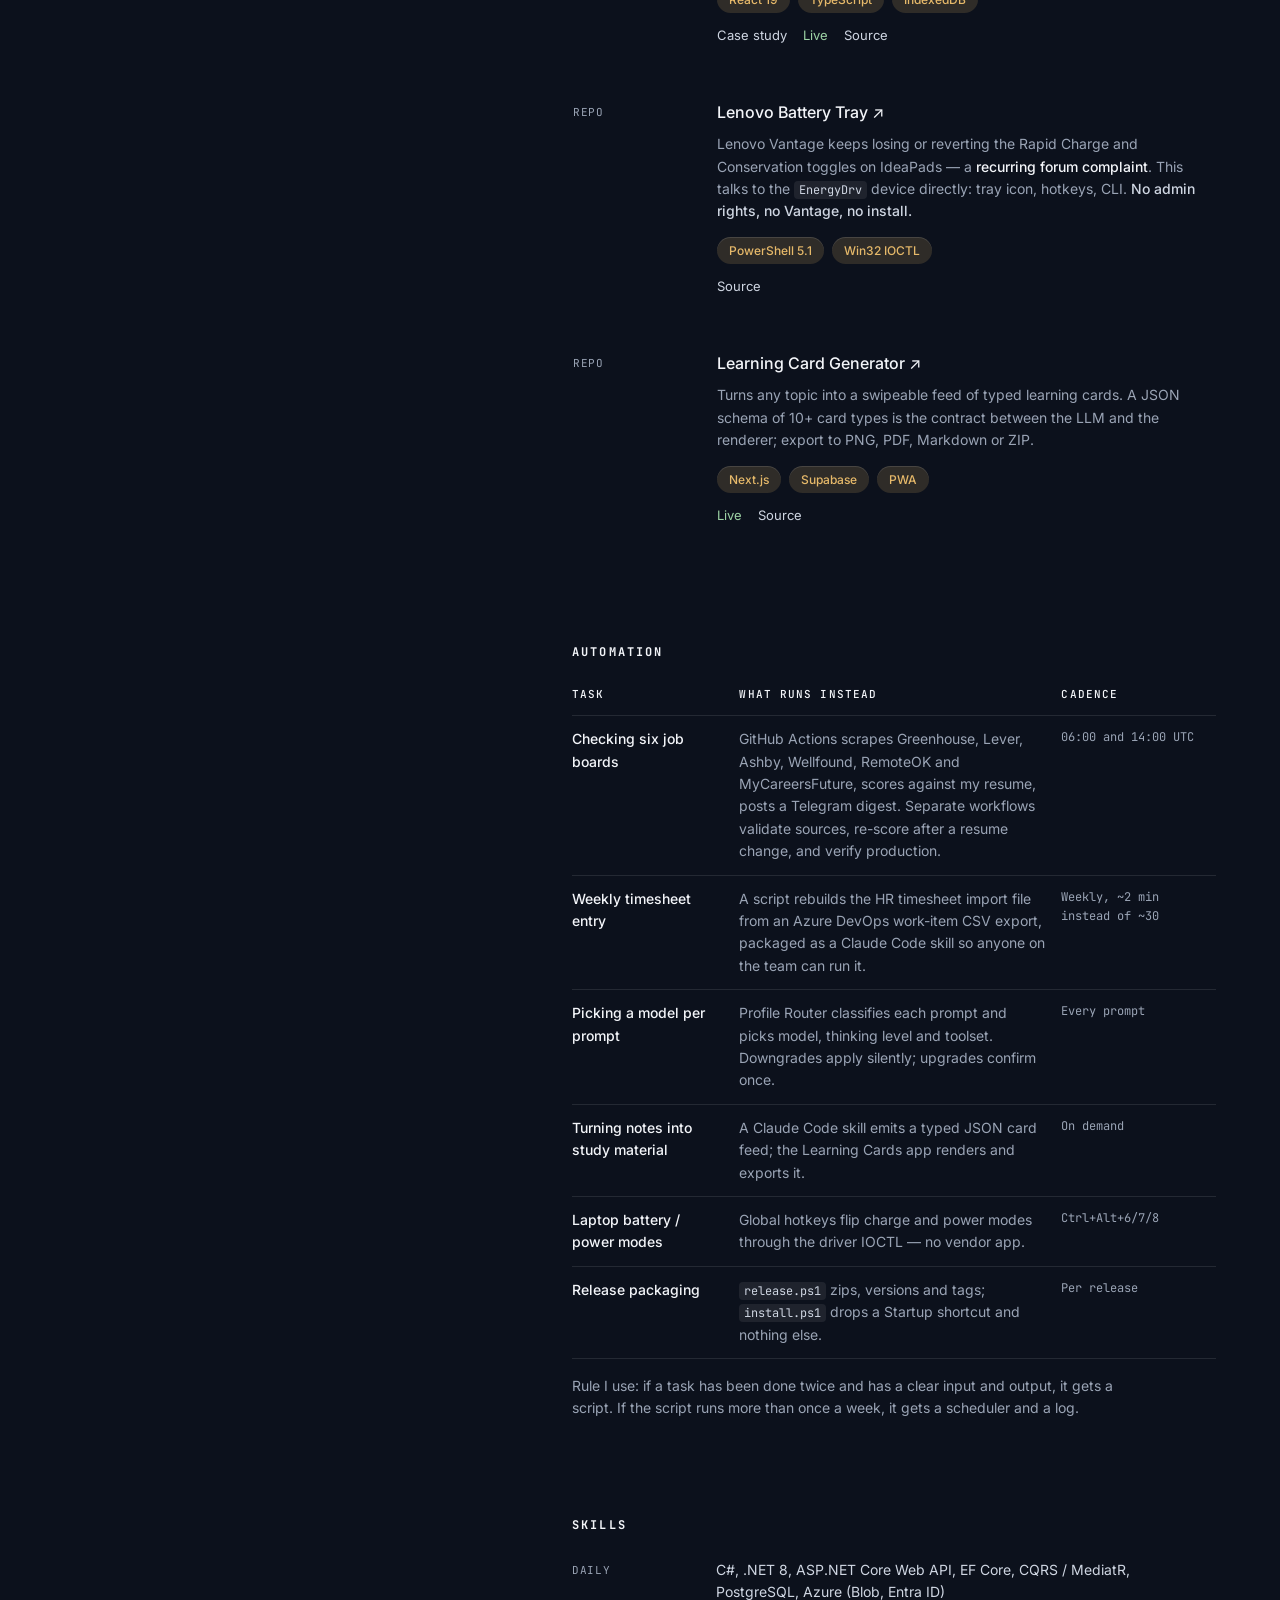
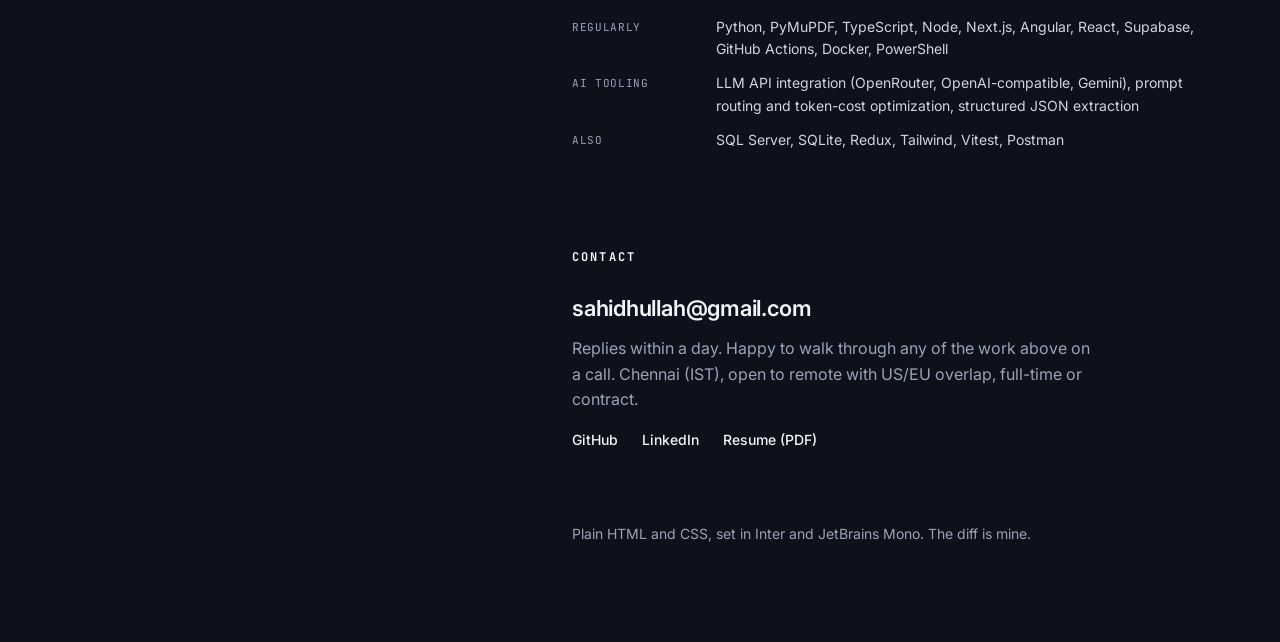
==== commit cd5d702d: "Switch to the two-column dark layout with liquid-glass surfaces Replace the light single-column desi" ====
--- a/index.html
+++ b/index.html
@@ -11,38 +11,51 @@
 <meta property="og:description" content="Backend engineer in Chennai (IST), open to remote. Two years on a B2B tax-review platform and a healthcare ecosystem: .NET, PostgreSQL, Azure, Python. Case studies and automation.">
 <meta property="og:url" content="https://sahidhh.github.io/portfolio/">
 <meta name="twitter:card" content="summary">
-<meta name="color-scheme" content="light dark">
-<link rel="icon" href="data:image/svg+xml,<svg xmlns=%22http://www.w3.org/2000/svg%22 viewBox=%220 0 100 100%22><rect width=%22100%22 height=%22100%22 rx=%2212%22 fill=%22%23ffe566%22/><text x=%2250%22 y=%2270%22 font-size=%2258%22 text-anchor=%22middle%22 fill=%22%231b2431%22 font-family=%22Public Sans,Segoe UI,sans-serif%22 font-weight=%22700%22>S</text></svg>">
+<meta name="theme-color" content="#0c111c">
+<link rel="icon" href="data:image/svg+xml,<svg xmlns=%22http://www.w3.org/2000/svg%22 viewBox=%220 0 100 100%22><rect width=%22100%22 height=%22100%22 rx=%2222%22 fill=%22%230c111c%22/><text x=%2250%22 y=%2270%22 font-size=%2258%22 text-anchor=%22middle%22 fill=%22%23e6b96a%22 font-family=%22Inter,Segoe UI,sans-serif%22 font-weight=%22700%22>S</text></svg>">
 <link rel="preconnect" href="https://fonts.googleapis.com">
 <link rel="preconnect" href="https://fonts.gstatic.com" crossorigin>
-<link href="https://fonts.googleapis.com/css2?family=Public+Sans:ital,wght@0,400;0,500;0,700;1,400&family=IBM+Plex+Mono:wght@400;500&display=swap" rel="stylesheet">
+<link href="https://fonts.googleapis.com/css2?family=Inter:wght@400;500;600;700&family=JetBrains+Mono:wght@400;500&display=swap" rel="stylesheet">
 <link rel="stylesheet" href="styles.css">
 <script type="application/ld+json">
 {"@context":"https://schema.org","@type":"Person","name":"Sahidhullah H","jobTitle":"L2 Software Engineer","worksFor":{"@type":"Organization","name":"Propel Technologies"},"address":{"@type":"PostalAddress","addressLocality":"Chennai","addressCountry":"IN"},"email":"mailto:sahidhullah@gmail.com","url":"https://sahidhh.github.io/portfolio/","sameAs":["https://github.com/sahidhh","https://www.linkedin.com/in/sahidh-h/"],"knowsAbout":["C#",".NET","PostgreSQL","Python","TypeScript","Azure","CQRS"]}
 </script>
 </head>
 <body>
-<header class="bar">
-  <div class="wrap">
-    <strong><a href="index.html">Sahidhullah H</a></strong>
+<div class="grain" aria-hidden="true"></div>
+<a class="skip" href="#main">Skip to content</a>
+<div class="shell">
+  <header class="side">
+    <h1><a href="index.html">Sahidhullah H</a></h1>
+    <p class="role">L2 Software Engineer at Propel</p>
+    <p class="tag">Backend engineer who ships the boring parts fast: schemas, pipelines, and the APIs on top.</p>
     <nav aria-label="Sections">
-      <a href="#work">Work</a><a href="#projects">Projects</a><a href="#automation">Automation</a><a href="#contact">Contact</a>
+      <a href="#about" data-s="about">About</a>
+      <a href="#experience" data-s="experience">Experience</a>
+      <a href="#projects" data-s="projects">Projects</a>
+      <a href="#automation" data-s="automation">Automation</a>
+      <a href="#contact" data-s="contact">Contact</a>
     </nav>
-    <a class="resume" href="resume/Sahidhullah_H_Resume.pdf">Resume (PDF)</a>
-  </div>
-</header>
-<main class="wrap" id="main">
-  <div class="hero">
-    <h1>Backend engineer who ships the boring parts fast: schemas, pipelines, and the APIs on top.</h1>
-    <p class="lede">Two years at Propel on a B2B tax-review platform and a commercial healthcare ecosystem — mostly .NET and PostgreSQL, Python wherever documents are involved. On the side I automate whatever I catch myself doing twice.</p>
-    <div class="facts">
+    <div class="social">
+      <a href="https://github.com/sahidhh" target="_blank" rel="noopener" aria-label="GitHub"><svg viewBox="0 0 24 24" aria-hidden="true"><path d="M12 .3a12 12 0 0 0-3.8 23.4c.6.1.8-.3.8-.6v-2c-3.3.7-4-1.6-4-1.6-.6-1.4-1.4-1.8-1.4-1.8-1.1-.7.1-.7.1-.7 1.2.1 1.8 1.2 1.8 1.2 1.1 1.8 2.8 1.3 3.5 1 .1-.8.4-1.3.8-1.6-2.7-.3-5.5-1.3-5.5-5.9 0-1.3.5-2.4 1.2-3.2-.1-.3-.5-1.5.1-3.2 0 0 1-.3 3.3 1.2a11.5 11.5 0 0 1 6 0c2.3-1.5 3.3-1.2 3.3-1.2.6 1.7.2 2.9.1 3.2.8.8 1.2 1.9 1.2 3.2 0 4.6-2.8 5.6-5.5 5.9.4.4.8 1.1.8 2.2v3.3c0 .3.2.7.8.6A12 12 0 0 0 12 .3"/></svg></a>
+      <a href="https://www.linkedin.com/in/sahidh-h/" target="_blank" rel="noopener" aria-label="LinkedIn"><svg viewBox="0 0 24 24" aria-hidden="true"><path d="M20.4 20.5h-3.6v-5.6c0-1.3 0-3-1.8-3s-2.1 1.4-2.1 2.9v5.7H9.3V9h3.4v1.6c.5-.9 1.7-1.8 3.4-1.8 3.6 0 4.3 2.4 4.3 5.5v6.2zM5.3 7.4a2.1 2.1 0 1 1 0-4.2 2.1 2.1 0 0 1 0 4.2zM7.1 20.5H3.5V9h3.6v11.5zM22.2 0H1.8C.8 0 0 .8 0 1.7v20.6c0 .9.8 1.7 1.8 1.7h20.4c1 0 1.8-.8 1.8-1.7V1.7C24 .8 23.2 0 22.2 0z"/></svg></a>
+      <a href="mailto:sahidhullah@gmail.com">Email</a>
+      <a href="resume/Sahidhullah_H_Resume.pdf">Resume ↗</a>
+    </div>
+  </header>
+  <main class="content" id="main">
+
+    <section id="about" class="about">
+      <h2 class="sticky">About</h2>
+      <p>Two years at Propel on a B2B tax-review platform and a commercial healthcare ecosystem — mostly .NET and PostgreSQL, Python wherever documents are involved. On the side I automate whatever I catch myself doing twice.</p>
+      <p>I like measurable work: a slow endpoint, a messy schema, a manual step somebody does every week. The comparison below is the format our product shows tax reviewers — seemed fair to run it on myself.</p>
+      <div class="facts">
       <span><b>Chennai, India</b> (IST)</span>
       <span><b>Open to remote</b>, US/EU overlap</span>
       <span><b>Full-time or contract</b></span>
       <span><b>C# · Python · TypeScript</b></span>
     </div>
-
-    <figure class="diff" aria-label="Year-over-year comparison of my role, 2024 to 2026">
+      <figure class="diff glass" aria-label="Year-over-year comparison of my role, 2024 to 2026">
       <div class="diff-head"><span>compare: <b>sahidhullah_h</b></span><span>Aug 2024 → Sep 2026 · 6 changes</span></div>
       <div class="diff-scroll">
       <table>
@@ -54,21 +67,20 @@
         <tr><td class="k">worker output</td><td class="old"><span>local JSON files</span></td><td class="arrow">→</td><td class="new"><span>PostgreSQL directly</span></td></tr>
       </table>
       </div>
-      <figcaption class="diff-foot">This is the format our product shows tax reviewers. Seemed fair to run it on myself.</figcaption>
+      <figcaption class="diff-foot">Aug 2024 → Sep 2026. Numbers from production; details under Experience.</figcaption>
     </figure>
-  </div>
-
-  <section id="work">
-    <h2>Work</h2>
-    <div class="two">
-      <div class="side">
-        <b>Propel Technologies</b>
-        <i>L2 Software Engineer (mid-level)<br>Aug 2024 – present · Chennai</i>
-        <i style="margin-top:8px">Promoted from Backend Developer, 2025</i>
-      </div>
-      <div>
-        <h3 class="product">B2B tax-review platform</h3>
-        <ul class="bullets">
+    </section>
+
+    <section id="experience">
+      <h2 class="sticky">Experience</h2>
+      <div class="list">
+<div class="item">
+  <div class="when">2024 — Present</div>
+  <div>
+    <h3><a href="#experience">L2 Software Engineer <span>· Propel Technologies</span></a></h3>
+    <div class="sub">Promoted from Backend Developer, 2025 · Chennai</div>
+    <p><b>B2B tax-review platform.</b></p>
+    <ul class="pts">
           <li><strong>Led the migration</strong> of a production .NET backend from layered design to CQRS / Clean Architecture (MediatR, EF Core, Unit of Work). Adding a review tool went from ~2 weeks to ~4 days.</li>
           <li><strong>Redesigned the PostgreSQL schema</strong> for clients, engagements, and 5 review tools — removed 6 redundant tables and eliminated duplicate client records.</li>
           <li><strong>Cut reporting endpoints from ~8 s to under 2 s</strong> with split queries and shared query helpers; removed N+1 patterns across the read side.</li>
@@ -76,67 +88,99 @@
           <li><strong>Own 8+ backend modules</strong>: Entra ID auth, IRS-form version comparison, year-over-year comparison, audit reporting, Excel export, activity tracking, bookmarks.</li>
           <li><strong>Shipped the Angular comparison UI</strong> — side-by-side view with colour-coded changes and 10+ shared components.</li>
         </ul>
-        <p class="stack">.NET 8 · EF Core · PostgreSQL · Azure Blob &amp; Entra ID · Python · PyMuPDF · Angular</p>
-
-        <h3 class="product">Commercial healthcare ecosystem</h3>
-        <ul class="bullets">
+    <p style="margin-top:14px"><b>Commercial healthcare ecosystem.</b></p>
+    <ul class="pts">
           <li><strong>Worked across the whole system</strong>: a patient app for Android and iOS, web portals for healthcare data admins, receptionists and doctors, and a pharmacy back office — one .NET backend and one PostgreSQL schema behind all of them.</li>
           <li><strong>Doctor scheduling</strong> with a custom calendar and role-based access control separating admin, receptionist and doctor views.</li>
           <li><strong>In-app e-commerce and lab-test booking</strong>; the pharmacy portal handles stock, order processing, payments, prescription review, bill generation and delivery-partner setup.</li>
           <li><strong>Designed 20+ REST APIs</strong> and cut response times ~80% with query optimization and caching. Python services generate and process documents such as prescriptions and bills.</li>
         </ul>
-        <p class="stack">React Native (Expo) · React + Vite/TS · .NET · PostgreSQL · Python</p>
+    <ul class="tags"><li>.NET 8</li><li>EF Core</li><li>PostgreSQL</li><li>Azure Blob & Entra ID</li><li>Python</li><li>PyMuPDF</li><li>Angular</li><li>React Native (Expo)</li><li>React + Vite/TS</li></ul>
+  </div>
+</div>
+<div class="item">
+  <div class="when">Jun — Dec 2023</div>
+  <div>
+    <h3><a href="#experience">Frontend Developer, Intern <span>· Mallow Technologies</span></a></h3>
+    <div class="sub">Coimbatore</div>
+    <p>Built responsive React + Redux interfaces for a time-tracking app; integrated with REST APIs and took part in code review.</p>
+    <ul class="tags"><li>React</li><li>Redux</li><li>REST</li></ul>
+  </div>
+</div>
+<div class="item">
+  <div class="when">2020 — 2024</div>
+  <div>
+    <h3><a href="#experience">B.Tech, Information Technology <span>· Karpagam College of Engineering</span></a></h3>
+    <p>Graduated 2024; started at Propel two months later.</p>
+  </div>
+</div>
       </div>
-    </div>
-    <div class="two">
-      <div class="side"><b>Mallow Technologies</b><i>Frontend Developer, intern<br>Jun – Dec 2023 · Coimbatore</i></div>
-      <div><ul class="bullets"><li>Built responsive React + Redux interfaces for a time-tracking app; integrated with REST APIs and took part in code review.</li></ul></div>
-    </div>
-    <div class="two">
-      <div class="side"><b>Karpagam College of Engineering</b><i>B.Tech, Information Technology<br>2020 – 2024</i></div>
-      <div><ul class="bullets"><li>Graduated 2024; started at Propel two months later.</li></ul></div>
-    </div>
-  </section>
-
-  <section id="projects">
-    <h2>Projects — the ones that run</h2>
-    <div class="rows">
-      <div class="row">
-        <h3>Profile Router <small>TypeScript · Node · 1 file + 1 JSON table</small></h3>
-        <p>Routes every prompt from an AI coding agent to the right model, thinking level and toolset by keyword scoring — <b>zero LLM calls in the classifier</b>. Cut inference spend ~60%. Regression tests fail the build if a new keyword lets one profile outrank another.</p>
-        <div class="links"><a class="cs" href="projects/profile-router.html">Read case study</a><a href="https://github.com/sahidhh/profile-router" target="_blank" rel="noopener">Source</a></div>
+      <a class="more" href="resume/Sahidhullah_H_Resume.pdf">View full résumé <span class="arr">↗</span></a>
+    </section>
+
+    <section id="projects">
+      <h2 class="sticky">Projects</h2>
+      <div class="list">
+<div class="item">
+  <div class="when">Case study</div>
+  <div>
+    <h3><a href="projects/profile-router.html">Profile Router <span class="arr">↗</span></a></h3>
+    <p>Routes every prompt from an AI coding agent to the right model, thinking level and toolset by keyword scoring — <b>zero LLM calls in the classifier</b>. Cut inference spend ~60%. Regression tests fail the build if a new keyword lets one profile outrank another.</p>
+    <ul class="tags"><li>TypeScript</li><li>Node</li><li>1 file + 1 JSON table</li></ul>
+    <div class="links"><a href="projects/profile-router.html">Case study</a><a href="https://github.com/sahidhh/profile-router" target="_blank" rel="noopener">Source</a></div>
+  </div>
+</div>
+<div class="item">
+  <div class="when">Case study</div>
+  <div>
+    <h3><a href="projects/job-pipeline.html">Job Discovery Pipeline <span class="arr">↗</span></a></h3>
+    <p>Scrapes six job boards twice a day, scores each posting in two stages (keyword first, LLM only if it passes), and sends one Telegram digest with Apply buttons. <b>At-most-once delivery</b> via a notifications log.</p>
+    <ul class="tags"><li>Next.js 15</li><li>Supabase</li><li>GitHub Actions</li></ul>
+    <div class="links"><a href="projects/job-pipeline.html">Case study</a><a class="live" href="https://job-scraper-liart.vercel.app" target="_blank" rel="noopener">Live</a><a href="https://github.com/sahidhh/job-scraper" target="_blank" rel="noopener">Source</a></div>
+  </div>
+</div>
+<div class="item">
+  <div class="when">Case study</div>
+  <div>
+    <h3><a href="projects/pdf-diff.html">PDF Diff Tool <span class="arr">↗</span></a></h3>
+    <p>Upload two PDFs, get a word-level diff drawn over the page image. OCR fallback for scanned pages. <b>Same problem as my day job, opposite approach: no per-form config.</b></p>
+    <ul class="tags"><li>Python</li><li>FastAPI</li><li>PyMuPDF</li><li>Tesseract</li></ul>
+    <div class="links"><a href="projects/pdf-diff.html">Case study</a><a href="https://github.com/sahidhh/pdf-diff-tool" target="_blank" rel="noopener">Source</a></div>
+  </div>
+</div>
+<div class="item">
+  <div class="when">Case study</div>
+  <div>
+    <h3><a href="projects/freelance-radar.html">Freelance Radar <span class="arr">↗</span></a></h3>
+    <p>Local-first lead CRM for freelancers. Every pipeline status maps to exactly one next action, so the dashboard always says what to do. <b>No backend, no account, nothing leaves the device.</b></p>
+    <ul class="tags"><li>React 19</li><li>TypeScript</li><li>IndexedDB</li></ul>
+    <div class="links"><a href="projects/freelance-radar.html">Case study</a><a class="live" href="https://freelance-radar-five.vercel.app" target="_blank" rel="noopener">Live</a><a href="https://github.com/sahidhh/freelance-radar" target="_blank" rel="noopener">Source</a></div>
+  </div>
+</div>
+<div class="item">
+  <div class="when">Repo</div>
+  <div>
+    <h3><a href="https://github.com/sahidhh/lenovo-battery-tray" target="_blank" rel="noopener">Lenovo Battery Tray <span class="arr">↗</span></a></h3>
+    <p>Lenovo Vantage keeps losing or reverting the Rapid Charge and Conservation toggles on IdeaPads — a <a href="https://forums.lenovo.com/t5/Lenovo-IdeaPad-1xx-3xx-5xx-7xx-Edge-LaVie-Z-Flex-Laptops/Rapid-charge-automatically-turns-off/m-p/10040554" target="_blank" rel="noopener">recurring forum complaint</a>. This talks to the <code>EnergyDrv</code> device directly: tray icon, hotkeys, CLI. <b>No admin rights, no Vantage, no install.</b></p>
+    <ul class="tags"><li>PowerShell 5.1</li><li>Win32 IOCTL</li></ul>
+    <div class="links"><a href="https://github.com/sahidhh/lenovo-battery-tray" target="_blank" rel="noopener">Source</a></div>
+  </div>
+</div>
+<div class="item">
+  <div class="when">Repo</div>
+  <div>
+    <h3><a href="https://github.com/sahidhh/learning-card-generator" target="_blank" rel="noopener">Learning Card Generator <span class="arr">↗</span></a></h3>
+    <p>Turns any topic into a swipeable feed of typed learning cards. A JSON schema of 10+ card types is the contract between the LLM and the renderer; export to PNG, PDF, Markdown or ZIP.</p>
+    <ul class="tags"><li>Next.js</li><li>Supabase</li><li>PWA</li></ul>
+    <div class="links"><a class="live" href="https://learning-card-generator.vercel.app" target="_blank" rel="noopener">Live</a><a href="https://github.com/sahidhh/learning-card-generator" target="_blank" rel="noopener">Source</a></div>
+  </div>
+</div>
       </div>
-      <div class="row">
-        <h3>Job Discovery Pipeline <small>Next.js 15 · Supabase · GitHub Actions</small></h3>
-        <p>Scrapes six job boards twice a day, scores each posting in two stages (keyword first, LLM only if it passes), and sends one Telegram digest with Apply buttons. <b>At-most-once delivery</b> via a notifications log.</p>
-        <div class="links"><a class="cs" href="projects/job-pipeline.html">Read case study</a><a class="live" href="https://job-scraper-liart.vercel.app" target="_blank" rel="noopener">Live</a><a href="https://github.com/sahidhh/job-scraper" target="_blank" rel="noopener">Source</a></div>
-      </div>
-      <div class="row">
-        <h3>PDF Diff Tool <small>Python · FastAPI · PyMuPDF · Tesseract</small></h3>
-        <p>Upload two PDFs, get a word-level diff drawn over the page image. OCR fallback for scanned pages. <b>Same problem as my day job, opposite approach: no per-form config.</b></p>
-        <div class="links"><a class="cs" href="projects/pdf-diff.html">Read case study</a><a href="https://github.com/sahidhh/pdf-diff-tool" target="_blank" rel="noopener">Source</a></div>
-      </div>
-      <div class="row">
-        <h3>Freelance Radar <small>React 19 · TypeScript · IndexedDB</small></h3>
-        <p>Local-first lead CRM for freelancers. Every pipeline status maps to exactly one next action, so the dashboard always says what to do. <b>No backend, no account, nothing leaves the device.</b></p>
-        <div class="links"><a class="cs" href="projects/freelance-radar.html">Read case study</a><a class="live" href="https://freelance-radar-five.vercel.app" target="_blank" rel="noopener">Live</a><a href="https://github.com/sahidhh/freelance-radar" target="_blank" rel="noopener">Source</a></div>
-      </div>
-      <div class="row">
-        <h3>Lenovo Battery Tray <small>PowerShell 5.1 · Win32 IOCTL</small></h3>
-        <p>Lenovo Vantage keeps losing or reverting the Rapid Charge and Conservation toggles on IdeaPads — a <a href="https://forums.lenovo.com/t5/Lenovo-IdeaPad-1xx-3xx-5xx-7xx-Edge-LaVie-Z-Flex-Laptops/Rapid-charge-automatically-turns-off/m-p/10040554" target="_blank" rel="noopener">recurring forum complaint</a>. This talks to the <code>EnergyDrv</code> device directly: tray icon, hotkeys, CLI. <b>No admin rights, no Vantage, no install.</b></p>
-        <div class="links"><a href="https://github.com/sahidhh/lenovo-battery-tray" target="_blank" rel="noopener">Source</a></div>
-      </div>
-      <div class="row">
-        <h3>Learning Card Generator <small>Next.js · Supabase · PWA</small></h3>
-        <p>Turns any topic into a swipeable feed of typed learning cards. A JSON schema of 10+ card types is the contract between the LLM and the renderer; export to PNG, PDF, Markdown or ZIP.</p>
-        <div class="links"><a class="live" href="https://learning-card-generator.vercel.app" target="_blank" rel="noopener">Live</a><a href="https://github.com/sahidhh/learning-card-generator" target="_blank" rel="noopener">Source</a></div>
-      </div>
-    </div>
-  </section>
-
-  <section id="automation">
-    <h2>Automation — things I no longer do by hand</h2>
-    <div class="auto-scroll">
+    </section>
+
+    <section id="automation">
+      <h2 class="sticky">Automation</h2>
+      <div class="auto-scroll">
     <table class="auto">
       <tr><th>Task</th><th>What runs instead</th><th>Cadence</th></tr>
       <tr><td>Checking six job boards</td><td>GitHub Actions scrapes Greenhouse, Lever, Ashby, Wellfound, RemoteOK and MyCareersFuture, scores against my resume, posts a Telegram digest. Separate workflows validate sources, re-score after a resume change, and verify production.</td><td>06:00 and 14:00 UTC</td></tr>
@@ -148,33 +192,43 @@
     </table>
     </div>
     <p class="auto-note">Rule I use: if a task has been done twice and has a clear input and output, it gets a script. If the script runs more than once a week, it gets a scheduler and a log.</p>
-  </section>
-
-  <section id="skills">
-    <h2>Skills</h2>
-    <dl class="skills">
+    </section>
+
+    <section id="skills">
+      <h2 class="sticky">Skills</h2>
+      <dl class="skills">
       <dt>Daily</dt><dd>C#, .NET 8, ASP.NET Core Web API, EF Core, CQRS / MediatR, PostgreSQL, Azure (Blob, Entra ID)</dd>
       <dt>Regularly</dt><dd>Python, PyMuPDF, TypeScript, Node, Next.js, Angular, React, Supabase, GitHub Actions, Docker, PowerShell</dd>
       <dt>AI tooling</dt><dd>LLM API integration (OpenRouter, OpenAI-compatible, Gemini), prompt routing and token-cost optimization, structured JSON extraction</dd>
       <dt>Also</dt><dd>SQL Server, SQLite, Redux, Tailwind, Vitest, Postman</dd>
     </dl>
-  </section>
-
-  <section id="contact">
-    <div class="contact">
-      <h2>Contact</h2>
-      <div>
-        <p class="big"><a href="mailto:sahidhullah@gmail.com">sahidhullah@gmail.com</a></p>
-        <p style="margin-top:10px;color:var(--ink-2)">Replies within a day. Happy to walk through any of the work above on a call.</p>
-        <ul>
-          <li><a href="https://github.com/sahidhh" target="_blank" rel="noopener">GitHub</a></li>
-          <li><a href="https://www.linkedin.com/in/sahidh-h/" target="_blank" rel="noopener">LinkedIn</a></li>
-          <li><a href="resume/Sahidhullah_H_Resume.pdf">Resume (PDF)</a> — for the ATS; this site is the long version</li>
-        </ul>
-      </div>
-    </div>
-  </section>
-</main>
-<footer class="wrap">© 2026 Sahidhullah H · Plain HTML and CSS; Mermaid draws the diagrams.</footer>
+    </section>
+
+    <section id="contact" class="contact">
+      <h2 class="sticky">Contact</h2>
+      <p class="big"><a href="mailto:sahidhullah@gmail.com">sahidhullah@gmail.com</a></p>
+      <p style="margin-top:10px">Replies within a day. Happy to walk through any of the work above on a call. Chennai (IST), open to remote with US/EU overlap, full-time or contract.</p>
+      <ul>
+        <li><a href="https://github.com/sahidhh" target="_blank" rel="noopener">GitHub</a></li>
+        <li><a href="https://www.linkedin.com/in/sahidh-h/" target="_blank" rel="noopener">LinkedIn</a></li>
+        <li><a href="resume/Sahidhullah_H_Resume.pdf">Resume (PDF)</a></li>
+      </ul>
+      <p class="foot" style="margin-top:48px">Plain HTML and CSS, set in Inter and JetBrains Mono. The diff is mine.</p>
+    </section>
+  </main>
+</div>
+<script>
+(function () {
+  var links = document.querySelectorAll(".side nav a");
+  var secs = Array.prototype.slice.call(document.querySelectorAll(".content > section"));
+  function spy() {
+    var line = window.scrollY + window.innerHeight * 0.35, cur = secs[0];
+    secs.forEach(function (s) { if (s.offsetTop <= line) cur = s; });
+    if (window.innerHeight + window.scrollY >= document.body.scrollHeight - 2) cur = secs[secs.length - 1];
+    links.forEach(function (a) { a.classList.toggle("active", a.dataset.s === cur.id || (cur.id === "skills" && a.dataset.s === "automation")); });
+  }
+  window.addEventListener("scroll", spy, { passive: true }); window.addEventListener("resize", spy); spy();
+})();
+</script>
 </body>
 </html>
--- a/styles.css
+++ b/styles.css
@@ -1,253 +1,261 @@
 :root {
-    --paper: #ffffff;
-    --paper-2: #f5f6f8;
-    --ink: #1b2431;
-    --ink-2: #5f6b7a;
-    --rule: #d9dee4;
-    --mark: #ffe566;
-    --mark-ink: #1b2431;
-    --del: #b3261e;
-    --add: #1e6b3a;
-    --sans: "Public Sans", "Segoe UI", system-ui, sans-serif;
-    --mono: "IBM Plex Mono", Consolas, "SFMono-Regular", monospace;
-  }
-  @media (prefers-color-scheme: dark) {
-    :root:not([data-theme="light"]) {
-      --paper: #14181e; --paper-2: #1c222a; --ink: #e8ebef; --ink-2: #9aa5b3; --rule: #3a4450;
-      --mark: #f2d64b; --mark-ink: #14181e; --del: #ff8a80; --add: #7fd39a;
-    }
-  }
-  :root[data-theme="dark"] {
-    --paper: #14181e; --paper-2: #1c222a; --ink: #e8ebef; --ink-2: #9aa5b3; --rule: #3a4450;
-    --mark: #f2d64b; --mark-ink: #14181e; --del: #ff8a80; --add: #7fd39a;
-  }
-
-  * { box-sizing: border-box; }
-  body { margin: 0; background: var(--paper); color: var(--ink); font-family: var(--sans); font-size: 17px; line-height: 1.55; -webkit-font-smoothing: antialiased; }
-  a { color: inherit; text-decoration: underline; text-decoration-thickness: 1px; text-underline-offset: 3px; }
-  a:hover { text-decoration-thickness: 2px; }
-  :focus-visible { outline: 2px solid var(--ink); outline-offset: 3px; }
-  h1, h2, h3, h4, p, ul, ol, dl, dd, figure { margin: 0; }
-  ul { padding: 0; list-style: none; }
-  mark { background: var(--mark); color: var(--mark-ink); padding: 0 .15em; }
-  code { font-family: var(--mono); font-size: .88em; background: var(--paper-2); padding: 1px 5px; border-radius: 3px; }
-  pre { font-family: var(--mono); font-size: 13.5px; line-height: 1.5; background: var(--paper-2); border: 1px solid var(--rule); border-radius: 6px; padding: 14px 16px; overflow-x: auto; margin: 0; }
-
-  .wrap { max-width: 920px; margin: 0 auto; padding-inline: 20px; }
-  [id] { scroll-margin-top: 72px; }
-  .skip { position: absolute; left: -9999px; top: 8px; background: var(--ink); color: var(--paper); padding: 8px 12px; border-radius: 4px; z-index: 20; }
-  .skip:focus { left: 12px; }
-  .ask { margin-top: 40px; padding-top: 20px; border-top: 1px solid var(--rule); font-size: 16px; max-width: 60ch; }
-
-  /* top bar */
-  .bar { position: sticky; top: env(safe-area-inset-top, 0px); z-index: 10; background: var(--paper); border-bottom: 1px solid var(--rule); }
-  .bar .wrap { display: flex; align-items: center; justify-content: space-between; gap: 16px; padding-block: 14px; }
-  .bar strong a { font-weight: 700; letter-spacing: -.01em; text-decoration: none; }
-  .bar nav { display: flex; gap: 22px; font-size: 15px; }
-  .bar nav a { text-decoration: none; color: var(--ink-2); }
-  .bar nav a:hover { color: var(--ink); text-decoration: underline; }
-  .resume { font-size: 15px; color: var(--ink-2); white-space: nowrap; }
-  .resume:hover { color: var(--ink); }
-
-  /* hero */
-  .hero { padding-block: 64px 40px; }
-  .hero h1 { font-size: clamp(30px, 5vw, 46px); font-weight: 700; letter-spacing: -.025em; line-height: 1.12; text-wrap: balance; max-width: 22ch; }
-  .lede { margin-top: 20px; max-width: 62ch; color: var(--ink-2); font-size: 18px; }
-  .facts { margin-top: 26px; display: flex; flex-wrap: wrap; gap: 8px 28px; font-size: 15px; color: var(--ink-2); }
-  .facts b { color: var(--ink); font-weight: 500; }
-
-  /* the diff */
-  .diff { margin-top: 44px; border: 1px solid var(--rule); border-radius: 6px; overflow: hidden; font-family: var(--mono); font-size: 14px; }
-  .diff-head { display: flex; flex-wrap: wrap; justify-content: space-between; gap: 8px 16px; padding: 10px 16px; background: var(--paper-2); border-bottom: 1px solid var(--rule); color: var(--ink-2); }
-  .diff-head b { color: var(--ink); font-weight: 500; }
-  .diff-scroll { overflow-x: auto; }
-  .diff table { border-collapse: collapse; width: 100%; min-width: 620px; }
-  .diff td { padding: 7px 16px; vertical-align: top; white-space: nowrap; border-top: 1px solid var(--rule); }
-  .diff tr:first-child td { border-top: 0; }
-  .diff .k { color: var(--ink-2); width: 1%; padding-right: 28px; }
-  .diff .old { color: var(--del); }
-  .diff .old span { position: relative; display: inline-block; }
-  .diff .old span::after { content: ""; position: absolute; left: 0; right: 0; top: 52%; height: 1.5px; background: currentColor; transform-origin: left; }
-  .diff .arrow { color: var(--ink-2); width: 1%; padding-inline: 8px; }
-  .diff .new span { display: inline-block; background: var(--mark); color: var(--mark-ink); padding: 1px 6px; border-radius: 2px; font-weight: 500; }
-  .diff-foot { padding: 10px 16px; border-top: 1px solid var(--rule); color: var(--ink-2); font-family: var(--sans); font-size: 14px; }
-  @media (prefers-reduced-motion: no-preference) {
-    .diff .old span::after { animation: strike .35s ease-out both; }
-    .diff .new span { animation: sweep .45s ease-out both; background-color: transparent; background-image: linear-gradient(var(--mark), var(--mark)); background-repeat: no-repeat; background-size: 0% 100%; }
-    .diff tr:nth-child(1) .old span::after, .diff tr:nth-child(1) .new span { animation-delay: .15s; }
-    .diff tr:nth-child(2) .old span::after, .diff tr:nth-child(2) .new span { animation-delay: .30s; }
-    .diff tr:nth-child(3) .old span::after, .diff tr:nth-child(3) .new span { animation-delay: .45s; }
-    .diff tr:nth-child(4) .old span::after, .diff tr:nth-child(4) .new span { animation-delay: .60s; }
-    .diff tr:nth-child(5) .old span::after, .diff tr:nth-child(5) .new span { animation-delay: .75s; }
-    .diff tr:nth-child(6) .old span::after, .diff tr:nth-child(6) .new span { animation-delay: .90s; }
-    @keyframes strike { from { transform: scaleX(0); } to { transform: scaleX(1); } }
-    @keyframes sweep { from { background-size: 0% 100%; color: var(--ink); } to { background-size: 100% 100%; color: var(--mark-ink); } }
-  }
-
-  /* sections */
-  section { padding-block: 40px; border-top: 1px solid var(--rule); }
-  section > h2 { font-size: 22px; font-weight: 700; letter-spacing: -.01em; margin-bottom: 22px; }
-  .two { display: grid; grid-template-columns: 200px 1fr; gap: 12px 40px; }
-  .two > .side { color: var(--ink-2); font-size: 15px; line-height: 1.45; }
-  .two > .side b { display: block; color: var(--ink); font-weight: 700; font-size: 17px; }
-  .two > .side i { display: block; font-style: normal; margin-top: 2px; }
-  .two + .two { margin-top: 36px; }
-  .bullets { max-width: 66ch; display: grid; gap: 10px; }
-  .bullets li { padding-left: 18px; position: relative; }
-  .bullets li::before { content: "–"; position: absolute; left: 0; color: var(--ink-2); }
-  .bullets strong { font-weight: 500; }
-  .stack { margin-top: 14px; font-size: 14.5px; color: var(--ink-2); }
-  .product { font-size: 15px; font-weight: 700; margin-bottom: 10px; }
-  .stack + .product { margin-top: 28px; }
-
-  /* project rows */
-  .rows { border-top: 1px solid var(--rule); }
-  .row { display: grid; grid-template-columns: 200px 1fr auto; gap: 6px 40px; padding-block: 18px; border-bottom: 1px solid var(--rule); align-items: baseline; }
-  .row h3 { font-size: 17px; font-weight: 700; }
-  .row h3 small { display: block; font-weight: 400; font-size: 14px; color: var(--ink-2); margin-top: 2px; }
-  .row p { max-width: 60ch; }
-  .row p b { font-weight: 500; }
-  .row .links { display: flex; flex-direction: column; gap: 6px; font-size: 15px; white-space: nowrap; }
-  .row .links a { color: var(--ink-2); }
-  .row .links a:hover { color: var(--ink); }
-  .row .links .cs { color: var(--ink); font-weight: 500; }
-  .row .live { color: var(--add); font-weight: 500; }
-
-  /* automation table */
-  .auto { width: 100%; border-collapse: collapse; font-size: 16px; }
-  .auto th { text-align: left; font-weight: 500; color: var(--ink-2); font-size: 14px; padding: 0 16px 10px 0; border-bottom: 1px solid var(--rule); }
-  .auto td { padding: 12px 16px 12px 0; border-bottom: 1px solid var(--rule); vertical-align: top; }
-  .auto td:first-child { font-weight: 500; width: 26%; }
-  .auto td:last-child { color: var(--ink-2); font-size: 15px; width: 26%; }
-  .auto-scroll { overflow-x: auto; }
-  .auto-note { margin-top: 16px; color: var(--ink-2); font-size: 15px; max-width: 66ch; }
-
-  .skills { display: grid; grid-template-columns: 200px 1fr; gap: 10px 40px; max-width: 800px; }
-  .skills dt { color: var(--ink-2); font-size: 15px; }
-  .skills dd { font-size: 16px; }
-  .contact { display: grid; grid-template-columns: 200px 1fr; gap: 12px 40px; }
-  .contact h2 { font-size: 22px; font-weight: 700; letter-spacing: -.01em; }
-  .contact p { max-width: 52ch; }
-  .contact ul { display: flex; flex-wrap: wrap; gap: 8px 24px; margin-top: 14px; }
-  .contact .big { font-size: 22px; font-weight: 700; letter-spacing: -.01em; }
-  footer { padding-block: 28px 40px; color: var(--ink-2); font-size: 14px; border-top: 1px solid var(--rule); }
-
-  /* case study pages */
-  .cs-page { padding-block: 40px 60px; }
-  .crumb { font-size: 15px; color: var(--ink-2); }
-  .crumb a { text-decoration: none; }
-  .crumb a:hover { text-decoration: underline; }
-  .cs-head { margin-top: 22px; display: grid; grid-template-columns: 1fr 240px; gap: 24px 40px; align-items: end; }
-  .cs-head h1 { font-size: clamp(30px, 4.6vw, 42px); font-weight: 700; letter-spacing: -.025em; line-height: 1.12; text-wrap: balance; }
-  .cs-head .sub { margin-top: 14px; font-size: 18px; color: var(--ink-2); max-width: 58ch; }
-  .meta { font-size: 15px; display: grid; gap: 6px; }
-  .meta b { font-weight: 500; }
-  .meta span { color: var(--ink-2); }
-  .meta a { display: inline-block; margin-right: 14px; }
-  .cs-body { margin-top: 44px; display: grid; grid-template-columns: 200px 1fr; gap: 12px 40px; }
-  .cs-body > h2 { font-size: 17px; font-weight: 700; padding-top: 2px; }
-  .cs-body > div { max-width: 66ch; display: grid; gap: 14px; }
-  .cs-body > div.wide { max-width: none; }
-  .cs-body + .cs-body { margin-top: 40px; padding-top: 40px; border-top: 1px solid var(--rule); }
-  .cs-body p b { font-weight: 500; }
-  .decisions { display: grid; gap: 14px; }
-  .decisions li { padding-left: 18px; position: relative; }
-  .decisions li::before { content: "–"; position: absolute; left: 0; color: var(--ink-2); }
-  .decisions b { font-weight: 500; }
-  .results { display: grid; grid-template-columns: repeat(auto-fit, minmax(180px, 1fr)); gap: 0 32px; border-top: 1px solid var(--rule); }
-  .results div { padding-block: 14px; border-bottom: 1px solid var(--rule); }
-  .results b { display: block; font-size: 26px; font-weight: 700; letter-spacing: -.02em; font-variant-numeric: tabular-nums; }
-  .results span { font-size: 14.5px; color: var(--ink-2); }
-  .results mark { padding: 0 .2em; }
-  .shots { display: grid; grid-template-columns: repeat(auto-fit, minmax(260px, 1fr)); gap: 16px; }
-
-  /* prototype screens (CSS-drawn, sample data) */
-  .ui { border: 1px solid var(--rule); border-radius: 6px; overflow: hidden; background: var(--paper); font-size: 12.5px; line-height: 1.45; max-width: 100%; }
-  .ui-bar { display: flex; align-items: center; gap: 8px; padding: 7px 10px; background: var(--paper-2); border-bottom: 1px solid var(--rule); color: var(--ink-2); font-size: 12px; }
-  .ui-bar i { width: 8px; height: 8px; border-radius: 50%; background: var(--rule); display: inline-block; }
-  .ui-bar span { margin-left: 4px; }
-  .ui-body { padding: 12px; }
-  .ui-cap { margin-top: 8px; font-size: 13.5px; color: var(--ink-2); }
-  .ui-cap b { color: var(--ink); font-weight: 500; }
-  .tiles { display: grid; grid-template-columns: repeat(3, 1fr); gap: 8px; margin-bottom: 10px; }
-  .tile { border: 1px solid var(--rule); border-radius: 4px; padding: 8px 10px; }
-  .tile small { display: block; color: var(--ink-2); font-size: 12px; }
-  .tile b { font-size: 18px; font-weight: 700; letter-spacing: -.02em; font-variant-numeric: tabular-nums; }
-  .ui-list { display: grid; }
-  .ui-list > div { display: flex; justify-content: space-between; gap: 10px; padding: 6px 0; border-top: 1px solid var(--rule); }
-  .ui-list > div:first-child { border-top: 0; }
-  .ui-list em { font-style: normal; color: var(--ink-2); white-space: nowrap; }
-  .chip { display: inline-block; padding: 0 6px; border-radius: 999px; font-size: 12px; font-weight: 500; border: 1px solid var(--rule); white-space: nowrap; }
-  .chip.hi { background: var(--mark); color: var(--mark-ink); border-color: transparent; }
-  .chip.ok { color: var(--add); border-color: var(--add); }
-  .chip.no { color: var(--del); border-color: var(--del); }
-  .term { font-family: var(--mono); font-size: 12px; line-height: 1.6; background: var(--paper-2); padding: 12px; white-space: pre; overflow-x: auto; }
-  .term .p { color: var(--ink-2); }
-  .term .y { background: var(--mark); color: var(--mark-ink); padding: 0 4px; }
-  .kan { display: grid; grid-template-columns: repeat(4, 1fr); gap: 8px; }
-  .kan > div { background: var(--paper-2); border-radius: 4px; padding: 8px; min-height: 90px; }
-  .kan .kh { display: block; margin: 0 0 6px; font-size: 12px; font-weight: 500; color: var(--ink-2); }
-  .kan p { background: var(--paper); border: 1px solid var(--rule); border-radius: 3px; padding: 5px 7px; font-size: 12px; margin-bottom: 6px; }
-  .kan p small { display: block; color: var(--ink-2); font-size: 12px; }
-  .bars { display: grid; gap: 6px; }
-  .bars > div { display: grid; grid-template-columns: 110px 1fr 52px; gap: 8px; align-items: center; }
-  .bars i { display: block; height: 8px; background: var(--ink-2); border-radius: 2px; }
-  .bars i.gap { background: var(--del); }
-  .bars em { font-style: normal; color: var(--ink-2); font-variant-numeric: tabular-nums; text-align: right; font-size: 12px; white-space: nowrap; }
-  .pages { display: grid; grid-template-columns: 1fr 1fr; gap: 10px; }
-  .page { position: relative; aspect-ratio: 8.5/11; max-width: 100%; background: var(--paper); border: 1px solid var(--rule); padding: 10% 9%; display: grid; gap: 5%; align-content: start; }
-  .page i { display: block; height: 3px; background: var(--rule); border-radius: 2px; }
-  .page i.w7 { width: 70%; } .page i.w9 { width: 92%; } .page i.w5 { width: 50%; } .page i.w8 { width: 84%; }
-  .page b { position: absolute; border: 1.5px solid var(--del); background: color-mix(in srgb, var(--del) 18%, transparent); border-radius: 2px; }
-  .page b.ins { border-color: var(--add); background: color-mix(in srgb, var(--mark) 70%, transparent); }
-  .page small { position: absolute; top: 4px; right: 6px; font-size: 10.5px; color: var(--ink-2); }
-  .tg { max-width: 300px; background: var(--paper-2); border-radius: 10px 10px 10px 2px; padding: 10px 12px; font-size: 12.5px; }
-  .tg b { font-weight: 700; }
-  .tg .btns { display: flex; gap: 6px; margin-top: 8px; flex-wrap: wrap; }
-  .tg .btns span { border: 1px solid var(--ink-2); border-radius: 4px; padding: 2px 8px; font-size: 11px; }
-  .dialog { border: 1px solid var(--rule); border-radius: 6px; padding: 12px 14px; max-width: 360px; background: var(--paper-2); }
-  .dialog b { display: block; font-weight: 700; margin-bottom: 4px; }
-  .dialog p { color: var(--ink-2); font-size: 12.5px; }
-  .dialog .btns { display: flex; gap: 8px; margin-top: 10px; justify-content: flex-end; }
-  .dialog .btns span { border: 1px solid var(--rule); border-radius: 4px; padding: 3px 10px; font-size: 12px; }
-  .dialog .btns span.pri { background: var(--ink); color: var(--paper); border-color: var(--ink); }
-  @media (max-width: 680px) { .tiles, .kan { grid-template-columns: repeat(2, 1fr); } }
-  .next { margin-top: 24px; padding-top: 0; display: flex; justify-content: space-between; gap: 16px; font-size: 15px; flex-wrap: wrap; }
-  .next a { text-decoration: none; }
-  .next a:hover { text-decoration: underline; }
-  .next small { display: block; color: var(--ink-2); }
-  .mermaid { background: var(--paper-2); border: 1px solid var(--rule); border-radius: 6px; padding: 12px; overflow-x: auto; }
-
-  /* diff demo (pdf case study) */
-  .demo { border: 1px solid var(--rule); border-radius: 6px; overflow: hidden; }
-  .demo-head { display: grid; grid-template-columns: 1fr 1fr; font-family: var(--mono); font-size: 12.5px; color: var(--ink-2); background: var(--paper-2); border-bottom: 1px solid var(--rule); }
-  .demo-head span { padding: 8px 14px; }
-  .demo-head span + span { border-left: 1px solid var(--rule); }
-  .demo-body { display: grid; grid-template-columns: 1fr 1fr; font-family: var(--mono); font-size: 13px; line-height: 1.75; }
-  .demo-body div { padding: 12px 14px; }
-  .demo-body div + div { border-left: 1px solid var(--rule); }
-  .demo del { color: var(--del); text-decoration: line-through; text-decoration-thickness: 1.5px; }
-  .demo ins { text-decoration: none; background: var(--mark); color: var(--mark-ink); padding: 0 3px; border-radius: 2px; }
-  .demo .dim { color: var(--ink-2); }
-
-  @media (max-width: 680px) {
-    .bar .wrap { flex-wrap: wrap; }
-    .bar nav { order: 3; width: 100%; gap: 16px; font-size: 14px; overflow-x: auto; padding-bottom: 2px; }
-    .diff table { min-width: 0; }
-    .diff tr { display: grid; grid-template-columns: auto 1fr; gap: 0 10px; padding: 8px 14px; border-top: 1px solid var(--rule); }
-    .diff tr:first-child { border-top: 0; }
-    .diff td { display: block; padding: 0; border: 0; white-space: normal; }
-    .diff td.k { grid-column: 1 / -1; font-size: 12.5px; margin-bottom: 2px; }
-    .diff td.old { grid-column: 1; }
-    .diff td.arrow { display: none; }
-    .diff td.new { grid-column: 2; }
-    .auto tr { display: block; padding-block: 12px; border-bottom: 1px solid var(--rule); }
-    .auto tr:first-child { display: none; }
-    .auto td { display: block; width: auto !important; padding: 2px 0; border: 0; }
-    .auto td:last-child { font-size: 13.5px; }
-    .two, .row, .skills, .contact, .cs-head, .cs-body { grid-template-columns: 1fr; }
-    .row .links { flex-direction: row; flex-wrap: wrap; gap: 14px; white-space: normal; }
-    .hero { padding-block: 44px 28px; }
-    .demo-head, .demo-body { grid-template-columns: 1fr; }
-    .demo-body div + div, .demo-head span + span { border-left: 0; border-top: 1px solid var(--rule); }
-  }
+  --bg: #0c111c; --bg-2: rgba(255,255,255,.045); --bg-3: rgba(255,255,255,.08);
+  --fg: #9aa4b5; --fg-2: #cfd6e2; --hd: #f3f5f9;
+  --accent: #e6b96a; --accent-dim: rgba(230,185,106,.16);
+  --rule: rgba(255,255,255,.10);
+  --del: #f2a1a1; --add: #9dd3a5; --mark: #e6b96a; --mark-ink: #0c111c;
+  --glass: rgba(255,255,255,.055); --glass-hi: rgba(255,255,255,.14); --glass-edge: rgba(255,255,255,.12);
+  --sans: "Inter", ui-sans-serif, system-ui, "Segoe UI", sans-serif;
+  --mono: "JetBrains Mono", ui-monospace, Consolas, monospace;
+  --r-s: 4px; --r: 8px;
+}
+/* single visual world: dark, on purpose */
+* { box-sizing: border-box; }
+html { scroll-behavior: smooth; }
+body { margin: 0; background: var(--bg); color: var(--fg); font-family: var(--sans); font-size: 16px; line-height: 1.6; -webkit-font-smoothing: antialiased; }
+a { color: inherit; text-decoration: none; }
+p a, li a, .ask a, .cs-body a { color: var(--hd); font-weight: 500; }
+p a:hover, li a:hover, .cs-body a:hover { color: var(--accent); }
+:focus-visible { outline: 2px solid var(--accent); outline-offset: 3px; }
+h1, h2, h3, h4, p, ul, ol, dl, dd, figure { margin: 0; }
+ul { padding: 0; list-style: none; }
+code { font-family: var(--mono); font-size: .85em; background: var(--bg-3); color: var(--fg-2); padding: 1px 5px; border-radius: var(--r-s); }
+pre { font-family: var(--mono); font-size: 13px; line-height: 1.5; background: var(--glass); border: 1px solid var(--glass-edge); box-shadow: inset 0 1px 0 var(--glass-hi); border-radius: 12px; padding: 14px 16px; overflow-x: auto; margin: 0; }
+mark { background: var(--accent-dim); color: var(--accent); padding: 0 .15em; border-radius: var(--r-s); }
+[id] { scroll-margin-top: 96px; }
+.skip { position: absolute; left: -9999px; top: 8px; background: var(--accent); color: var(--bg); padding: 8px 12px; border-radius: var(--r-s); z-index: 20; }
+.skip:focus { left: 12px; }
+
+/* ground: deep ink with two still colour blooms for the glass to refract, plus film grain. nothing moves */
+body::after { content: ""; position: fixed; inset: 0; z-index: 0; pointer-events: none;
+  background:
+    radial-gradient(720px 520px at 18% 12%, rgba(88,112,220,.28), transparent 65%),
+    radial-gradient(640px 480px at 86% 78%, rgba(36,150,150,.22), transparent 65%),
+    radial-gradient(520px 420px at 60% 40%, rgba(230,185,106,.07), transparent 65%); }
+.grain { pointer-events: none; position: fixed; inset: 0; z-index: 0; opacity: .05; background-image: url("data:image/svg+xml,%3Csvg xmlns='http://www.w3.org/2000/svg' width='180' height='180'%3E%3Cfilter id='n'%3E%3CfeTurbulence type='fractalNoise' baseFrequency='.9' numOctaves='2' stitchTiles='stitch'/%3E%3CfeColorMatrix values='0 0 0 0 1 0 0 0 0 1 0 0 0 0 1 0 0 0 1 0'/%3E%3C/filter%3E%3Crect width='100%25' height='100%25' filter='url(%23n)'/%3E%3C/svg%3E"); background-size: 180px 180px; }
+
+/* liquid glass: translucent fill, backdrop blur + saturation, specular top edge, soft drop */
+.glass { background: var(--glass); backdrop-filter: blur(22px) saturate(160%); -webkit-backdrop-filter: blur(22px) saturate(160%);
+  border: 1px solid var(--glass-edge); box-shadow: inset 0 1px 0 var(--glass-hi), inset 0 -1px 0 rgba(0,0,0,.25), 0 12px 40px -16px rgba(0,0,0,.7); }
+
+/* ---------- shell ---------- */
+.shell { position: relative; z-index: 1; max-width: 1200px; margin: 0 auto; padding: 0 24px; display: grid; grid-template-columns: minmax(0, 5fr) minmax(0, 7fr); gap: 0 48px; }
+.side { position: sticky; top: 0; height: 100vh; padding: 96px 0; display: flex; flex-direction: column; justify-content: center; }
+.side h1 { font-size: clamp(36px, 4.5vw, 48px); font-weight: 700; letter-spacing: -.03em; color: var(--hd); line-height: 1.05; }
+.side .role { margin-top: 12px; font-size: 20px; font-weight: 500; color: var(--hd); letter-spacing: -.01em; }
+.side .tag { margin-top: 16px; max-width: 34ch; }
+.side nav { margin-top: 56px; }
+.side nav a { display: flex; align-items: center; gap: 16px; padding: 12px 0; font-family: var(--mono); font-size: 12px; letter-spacing: .18em; text-transform: uppercase; color: var(--fg); }
+.side nav a::before { content: ""; width: 32px; height: 1px; background: var(--fg); transition: width .25s, background .25s; }
+.side nav a:hover, .side nav a.active { color: var(--hd); }
+.side nav a:hover::before, .side nav a.active::before { width: 64px; background: var(--hd); }
+.side .social { margin-top: 56px; display: flex; gap: 20px; align-items: center; }
+.side .social a { color: var(--fg); font-size: 14px; display: inline-flex; align-items: center; gap: 6px; }
+.side .social a:hover { color: var(--accent); }
+.side .social svg { width: 22px; height: 22px; fill: currentColor; }
+.content { padding: 96px 0 0; }
+.content > section { padding-bottom: 96px; }
+.content > section > h2 { font-family: var(--mono); font-size: 12px; letter-spacing: .18em; text-transform: uppercase; color: var(--hd); margin-bottom: 24px; }
+
+/* about */
+.about p { max-width: 62ch; margin-bottom: 16px; }
+.about p b { color: var(--hd); font-weight: 500; }
+.facts { display: flex; flex-wrap: wrap; gap: 8px 24px; font-size: 14px; margin: 8px 0 32px; }
+.facts b { color: var(--hd); font-weight: 500; }
+
+/* the diff (kept: the one ownable element) */
+.diff { border-radius: 16px; overflow: hidden; font-family: var(--mono); font-size: 13px; }
+.diff-head { display: flex; flex-wrap: wrap; justify-content: space-between; gap: 8px 16px; padding: 12px 18px; border-bottom: 1px solid var(--rule); font-size: 12px; background: rgba(255,255,255,.03); }
+.diff-head b { color: var(--hd); font-weight: 500; }
+.diff-scroll { overflow-x: auto; }
+.diff table { border-collapse: collapse; width: 100%; min-width: 560px; }
+.diff td { padding: 7px 16px; vertical-align: top; white-space: nowrap; border-top: 1px solid var(--rule); }
+.diff tr:first-child td { border-top: 0; }
+.diff .k { width: 1%; padding-right: 24px; }
+.diff .old { color: var(--del); }
+.diff .old span { position: relative; display: inline-block; }
+.diff .old span::after { content: ""; position: absolute; left: 0; right: 0; top: 52%; height: 1.5px; background: currentColor; transform-origin: left; }
+.diff .arrow { width: 1%; padding-inline: 8px; }
+.diff .new { color: var(--hd); }
+.diff .new span { display: inline-block; background: var(--accent-dim); color: var(--accent); padding: 1px 6px; border-radius: var(--r-s); font-weight: 500; }
+.diff-foot { padding: 10px 16px; border-top: 1px solid var(--rule); font-family: var(--sans); font-size: 14px; }
+@media (prefers-reduced-motion: no-preference) {
+  .diff .old span::after { animation: strike .35s ease-out both; }
+  .diff .new span { animation: fadein .45s ease-out both; }
+  .diff tr:nth-child(1) .old span::after, .diff tr:nth-child(1) .new span { animation-delay: .15s; }
+  .diff tr:nth-child(2) .old span::after, .diff tr:nth-child(2) .new span { animation-delay: .30s; }
+  .diff tr:nth-child(3) .old span::after, .diff tr:nth-child(3) .new span { animation-delay: .45s; }
+  .diff tr:nth-child(4) .old span::after, .diff tr:nth-child(4) .new span { animation-delay: .60s; }
+  .diff tr:nth-child(5) .old span::after, .diff tr:nth-child(5) .new span { animation-delay: .75s; }
+  .diff tr:nth-child(6) .old span::after, .diff tr:nth-child(6) .new span { animation-delay: .90s; }
+  @keyframes strike { from { transform: scaleX(0); } to { transform: scaleX(1); } }
+  @keyframes fadein { from { opacity: 0; transform: translateY(3px); } to { opacity: 1; transform: none; } }
+}
+
+/* experience + project rows: the Chiang row */
+.list { display: grid; gap: 12px; }
+.list:hover .item:not(:hover) { opacity: .5; }
+.item { display: grid; grid-template-columns: 120px 1fr; gap: 8px 24px; padding: 20px 24px; margin: 0 -24px; border-radius: 16px; border: 1px solid transparent; transition: background .25s, opacity .25s, box-shadow .25s, border-color .25s; position: relative; }
+.item:hover { background: var(--glass); backdrop-filter: blur(22px) saturate(160%); -webkit-backdrop-filter: blur(22px) saturate(160%); border-color: var(--glass-edge); box-shadow: inset 0 1px 0 var(--glass-hi), 0 12px 40px -16px rgba(0,0,0,.7); }
+.item .when { font-family: var(--mono); font-size: 11px; letter-spacing: .06em; text-transform: uppercase; color: var(--fg); padding-top: 4px; }
+.item h3 { font-size: 16px; font-weight: 500; color: var(--hd); }
+.item h3 a::after { content: ""; position: absolute; inset: 0; }
+.item h3 span { color: var(--fg); font-weight: 400; }
+.item h3 .arr { display: inline-block; transition: transform .2s; color: var(--hd); }
+.item:hover h3 .arr { transform: translate(3px, -3px); }
+.item:hover h3 a { color: var(--accent); }
+.item .sub { font-size: 14px; color: var(--fg); margin-top: 2px; }
+.item p { font-size: 14px; margin-top: 8px; max-width: 62ch; }
+.item p b { color: var(--fg-2); font-weight: 500; }
+.item ul.pts { margin-top: 8px; display: grid; gap: 6px; font-size: 14px; }
+.item ul.pts li { padding-left: 14px; position: relative; }
+.item ul.pts li::before { content: "–"; position: absolute; left: 0; }
+.item ul.pts strong { color: var(--fg-2); font-weight: 500; }
+.tags { display: flex; flex-wrap: wrap; gap: 8px; margin-top: 14px; }
+.tags li { font-size: 12px; font-weight: 500; color: var(--accent); background: var(--accent-dim); padding: 4px 12px; border-radius: 999px; box-shadow: inset 0 1px 0 rgba(255,255,255,.12); }
+.item .links { display: flex; gap: 16px; margin-top: 12px; font-size: 13px; position: relative; z-index: 1; }
+.item .links a { color: var(--fg-2); }
+.item .links a:hover { color: var(--accent); }
+.item .links .live { color: var(--add); }
+.more { display: inline-flex; align-items: center; gap: 8px; margin-top: 8px; font-weight: 500; color: var(--hd); }
+.more:hover { color: var(--accent); }
+
+/* automation table */
+.auto-scroll { overflow-x: auto; }
+.auto { width: 100%; border-collapse: collapse; font-size: 14px; }
+.auto th { text-align: left; font-family: var(--mono); font-size: 11px; letter-spacing: .1em; text-transform: uppercase; color: var(--hd); font-weight: 500; padding: 0 16px 12px 0; border-bottom: 1px solid var(--rule); }
+.auto td { padding: 12px 16px 12px 0; border-bottom: 1px solid var(--rule); vertical-align: top; }
+.auto td:first-child { color: var(--hd); font-weight: 500; width: 26%; }
+.auto td:last-child { width: 24%; font-family: var(--mono); font-size: 12px; }
+.auto-note { margin-top: 16px; font-size: 14px; max-width: 62ch; }
+
+/* skills */
+.skills { display: grid; grid-template-columns: 120px 1fr; gap: 12px 24px; font-size: 14px; }
+.skills dt { font-family: var(--mono); font-size: 11px; letter-spacing: .06em; text-transform: uppercase; padding-top: 3px; }
+.skills dd { color: var(--fg-2); }
+
+/* contact */
+.contact p { max-width: 52ch; }
+.contact .big a { font-size: 22px; font-weight: 600; color: var(--hd); letter-spacing: -.01em; }
+.contact .big a:hover { color: var(--accent); }
+.contact ul { display: flex; flex-wrap: wrap; gap: 8px 24px; margin-top: 16px; font-size: 14px; }
+.foot { font-size: 14px; max-width: 52ch; padding-top: 24px; }
+
+/* ---------- case study pages (single column) ---------- */
+.cs { position: relative; z-index: 1; max-width: 760px; margin: 0 auto; padding: 96px 24px; }
+.crumb a { font-family: var(--mono); font-size: 12px; letter-spacing: .1em; text-transform: uppercase; color: var(--accent); }
+.cs-head { margin-top: 24px; }
+.cs-head h1 { font-size: clamp(30px, 4.6vw, 42px); font-weight: 700; letter-spacing: -.025em; line-height: 1.12; color: var(--hd); text-wrap: balance; }
+.cs-head .sub { margin-top: 16px; font-size: 18px; max-width: 58ch; }
+.meta { margin-top: 24px; display: grid; grid-template-columns: repeat(auto-fit, minmax(200px, 1fr)); gap: 10px 24px; font-size: 14px; padding: 16px 0; border-block: 1px solid var(--rule); }
+.meta b { color: var(--hd); font-weight: 500; display: block; font-family: var(--mono); font-size: 11px; letter-spacing: .1em; text-transform: uppercase; margin-bottom: 2px; }
+.meta a { display: inline-block; margin-right: 14px; color: var(--accent); }
+.cs-body { margin-top: 48px; }
+.cs-body > h2 { font-family: var(--mono); font-size: 12px; letter-spacing: .18em; text-transform: uppercase; color: var(--hd); margin-bottom: 16px; }
+.cs-body > div { display: grid; gap: 14px; max-width: 66ch; }
+.cs-body > div.wide { max-width: none; }
+.cs-body p b { color: var(--fg-2); font-weight: 500; }
+.decisions { display: grid; gap: 14px; }
+.decisions li { padding-left: 18px; position: relative; }
+.decisions li::before { content: "–"; position: absolute; left: 0; }
+.decisions b { color: var(--hd); font-weight: 500; }
+.results { display: grid; grid-template-columns: repeat(auto-fit, minmax(160px, 1fr)); gap: 0 32px; border-top: 1px solid var(--rule); }
+.results div { padding-block: 14px; border-bottom: 1px solid var(--rule); }
+.results b { display: block; font-size: 26px; font-weight: 600; letter-spacing: -.02em; color: var(--accent); font-variant-numeric: tabular-nums; }
+.results span { font-size: 13.5px; }
+.mermaid { background: var(--glass); border: 1px solid var(--glass-edge); box-shadow: inset 0 1px 0 var(--glass-hi); border-radius: 12px; padding: 12px; overflow-x: auto; }
+.ask { margin-top: 48px; padding-top: 24px; border-top: 1px solid var(--rule); max-width: 60ch; }
+.next { margin-top: 24px; display: flex; justify-content: space-between; gap: 16px; font-size: 14px; flex-wrap: wrap; }
+.next a { color: var(--hd); font-weight: 500; }
+.next a:hover { color: var(--accent); }
+.next small { display: block; color: var(--fg); font-weight: 400; }
+.shots { display: grid; grid-template-columns: repeat(auto-fit, minmax(240px, 1fr)); gap: 16px; }
+.ui { border: 1px solid var(--glass-edge); border-radius: 12px; overflow: hidden; background: var(--glass); box-shadow: inset 0 1px 0 var(--glass-hi); font-size: 12.5px; line-height: 1.45; }
+.ui-bar { display: flex; align-items: center; gap: 8px; padding: 7px 10px; background: var(--bg-3); border-bottom: 1px solid var(--rule); font-size: 12px; }
+.ui-bar i { width: 8px; height: 8px; border-radius: 50%; background: var(--rule); display: inline-block; }
+.ui-bar span { margin-left: 4px; }
+.ui-body { padding: 12px; }
+.ui-cap { margin-top: 8px; font-size: 13px; }
+.ui-cap b { color: var(--fg-2); font-weight: 500; }
+.tiles { display: grid; grid-template-columns: repeat(3, 1fr); gap: 8px; margin-bottom: 10px; }
+.tile { border: 1px solid var(--rule); border-radius: var(--r-s); padding: 8px 10px; }
+.tile small { display: block; font-size: 12px; }
+.tile b { font-size: 18px; font-weight: 600; color: var(--hd); }
+.ui-list { display: grid; }
+.ui-list > div { display: flex; justify-content: space-between; gap: 10px; padding: 6px 0; border-top: 1px solid var(--rule); }
+.ui-list > div:first-child { border-top: 0; }
+.ui-list em { font-style: normal; white-space: nowrap; }
+.chip { display: inline-block; padding: 0 6px; border-radius: 999px; font-size: 12px; font-weight: 500; border: 1px solid var(--rule); white-space: nowrap; }
+.chip.hi { background: var(--accent-dim); color: var(--accent); border-color: transparent; }
+.chip.ok { color: var(--add); border-color: var(--add); }
+.chip.no { color: var(--del); border-color: var(--del); }
+.term { font-family: var(--mono); font-size: 12px; line-height: 1.6; padding: 12px; white-space: pre; overflow-x: auto; color: var(--fg-2); }
+.term .p { color: var(--fg); }
+.term .y { background: var(--accent-dim); color: var(--accent); padding: 0 4px; }
+.kan { display: grid; grid-template-columns: repeat(4, 1fr); gap: 8px; }
+.kan > div { background: var(--bg-3); border-radius: var(--r-s); padding: 8px; min-height: 90px; }
+.kan .kh { display: block; margin: 0 0 6px; font-size: 12px; }
+.kan p { background: var(--bg-2); border: 1px solid var(--rule); border-radius: var(--r-s); padding: 5px 7px; font-size: 12px; margin-bottom: 6px; color: var(--fg-2); }
+.kan p small { display: block; font-size: 12px; color: var(--fg); }
+.bars { display: grid; gap: 6px; }
+.bars > div { display: grid; grid-template-columns: 110px 1fr 52px; gap: 8px; align-items: center; }
+.bars i { display: block; height: 8px; background: var(--fg); border-radius: var(--r-s); }
+.bars i.gap { background: var(--del); }
+.bars em { font-style: normal; font-variant-numeric: tabular-nums; text-align: right; font-size: 12px; white-space: nowrap; }
+.pages { display: grid; grid-template-columns: 1fr 1fr; gap: 10px; }
+.page { position: relative; aspect-ratio: 8.5/11; background: #f8fafc; border: 1px solid var(--rule); padding: 10% 9%; display: grid; gap: 5%; align-content: start; }
+.page i { display: block; height: 3px; background: #cbd5e1; border-radius: var(--r-s); }
+.page i.w7 { width: 70%; } .page i.w9 { width: 92%; } .page i.w5 { width: 50%; } .page i.w8 { width: 84%; }
+.page b { position: absolute; border: 1.5px solid #c2410c; background: rgba(194,65,12,.15); border-radius: var(--r-s); }
+.page b.ins { border-color: #4d7c0f; background: rgba(224,180,101,.55); }
+.page small { position: absolute; top: 4px; right: 6px; font-size: 10.5px; color: #64748b; }
+.tg { max-width: 300px; background: var(--bg-3); border-radius: 10px 10px 10px var(--r-s); padding: 10px 12px; font-size: 12.5px; color: var(--fg-2); }
+.tg b { font-weight: 600; color: var(--hd); }
+.tg .btns { display: flex; gap: 6px; margin-top: 8px; flex-wrap: wrap; }
+.tg .btns span { border: 1px solid var(--fg); border-radius: var(--r-s); padding: 2px 8px; font-size: 11px; }
+.dialog { border: 1px solid var(--rule); border-radius: var(--r); padding: 12px 14px; max-width: 360px; background: var(--bg-3); }
+.dialog b { display: block; font-weight: 600; color: var(--hd); margin-bottom: 4px; }
+.dialog p { font-size: 12.5px; }
+.dialog .btns { display: flex; gap: 8px; margin-top: 10px; justify-content: flex-end; }
+.dialog .btns span { border: 1px solid var(--rule); border-radius: var(--r-s); padding: 3px 10px; font-size: 12px; }
+.dialog .btns span.pri { background: var(--accent); color: var(--bg); border-color: var(--accent); }
+.demo { border: 1px solid var(--glass-edge); border-radius: 12px; overflow: hidden; background: var(--glass); box-shadow: inset 0 1px 0 var(--glass-hi); }
+.demo-head { display: grid; grid-template-columns: 1fr 1fr; font-family: var(--mono); font-size: 12px; background: var(--bg-3); border-bottom: 1px solid var(--rule); }
+.demo-head span { padding: 8px 14px; }
+.demo-head span + span { border-left: 1px solid var(--rule); }
+.demo-body { display: grid; grid-template-columns: 1fr 1fr; font-family: var(--mono); font-size: 13px; line-height: 1.75; color: var(--fg-2); }
+.demo-body div { padding: 12px 14px; }
+.demo-body div + div { border-left: 1px solid var(--rule); }
+.demo del { color: var(--del); text-decoration: line-through; text-decoration-thickness: 1.5px; }
+.demo ins { text-decoration: none; background: var(--accent-dim); color: var(--accent); padding: 0 3px; border-radius: var(--r-s); }
+.demo .dim { color: var(--fg); }
+
+@media (max-width: 1024px) {
+  .shell { grid-template-columns: 1fr; gap: 0; }
+  .side { position: static; height: auto; padding: 64px 0 32px; justify-content: flex-start; }
+  .side nav { margin-top: 32px; display: flex; flex-wrap: wrap; gap: 4px 24px; }
+  .side nav a { padding: 8px 0; }
+  .side nav a::before { width: 16px; }
+  .side nav a:hover::before, .side nav a.active::before { width: 28px; }
+  .side .social { margin-top: 24px; }
+  .content { padding-top: 0; }
+  .content > section { padding-bottom: 72px; }
+  .content > section > h2.sticky { position: sticky; top: 0; z-index: 2; margin: 0 -24px 16px; padding: 16px 24px; background: rgba(12,17,28,.55); backdrop-filter: blur(22px) saturate(160%); -webkit-backdrop-filter: blur(22px) saturate(160%); border-bottom: 1px solid var(--glass-edge); box-shadow: inset 0 -1px 0 rgba(255,255,255,.04); }
+}
+@media (max-width: 680px) {
+  .item { grid-template-columns: 1fr; gap: 4px; padding: 16px 24px; margin: 0 -24px; }
+  .list:hover .item:not(:hover) { opacity: 1; }
+  .diff table { min-width: 0; }
+  .diff tr { display: grid; grid-template-columns: auto 1fr; gap: 0 10px; padding: 8px 16px; border-top: 1px solid var(--rule); }
+  .diff tr:first-child { border-top: 0; }
+  .diff td { display: block; padding: 0; border: 0; white-space: normal; }
+  .diff td.k { grid-column: 1 / -1; font-size: 12px; margin-bottom: 2px; }
+  .diff td.arrow { display: none; }
+  .diff td.new { grid-column: 2; }
+  .auto tr { display: block; padding-block: 12px; border-bottom: 1px solid var(--rule); }
+  .auto tr:first-child { display: none; }
+  .auto td { display: block; width: auto !important; padding: 2px 0; border: 0; }
+  .skills, .meta { grid-template-columns: 1fr; }
+  .tiles, .kan, .demo-head, .demo-body { grid-template-columns: 1fr; }
+  .demo-body div + div, .demo-head span + span { border-left: 0; border-top: 1px solid var(--rule); }
+}
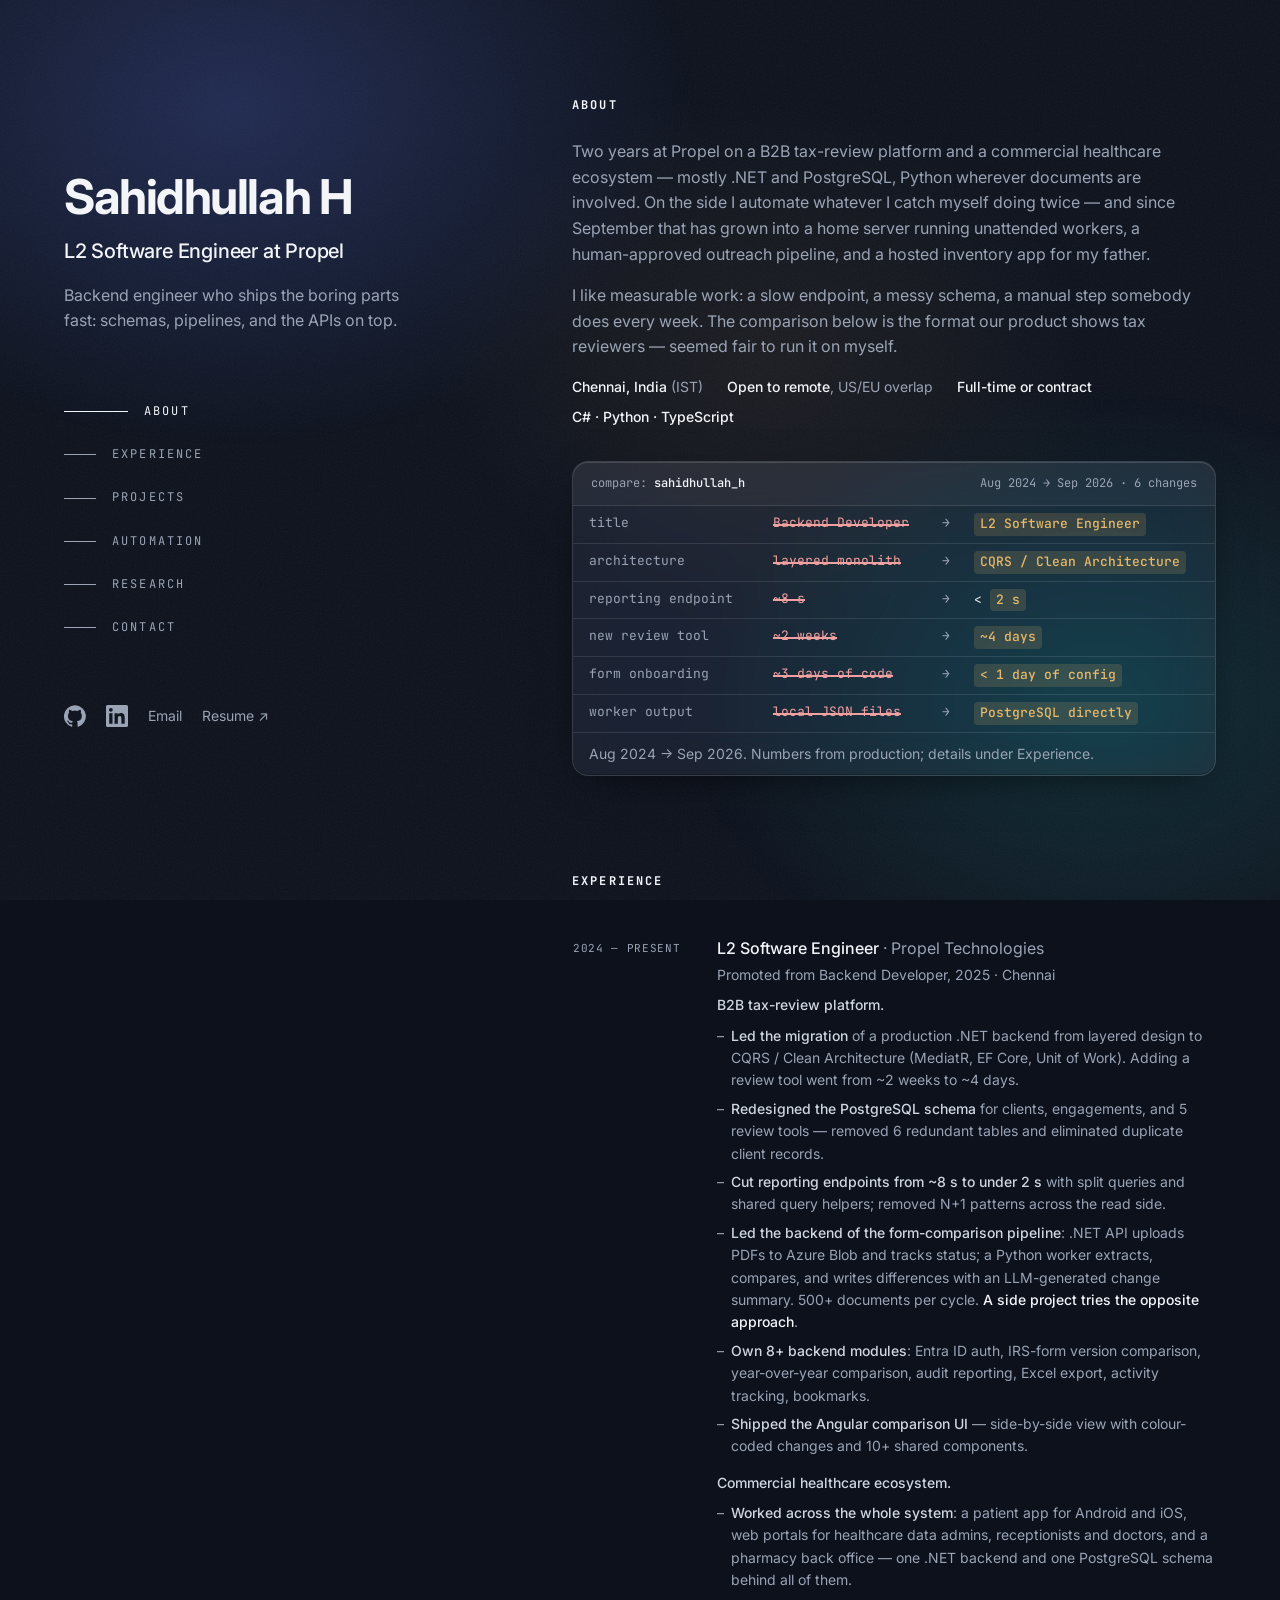
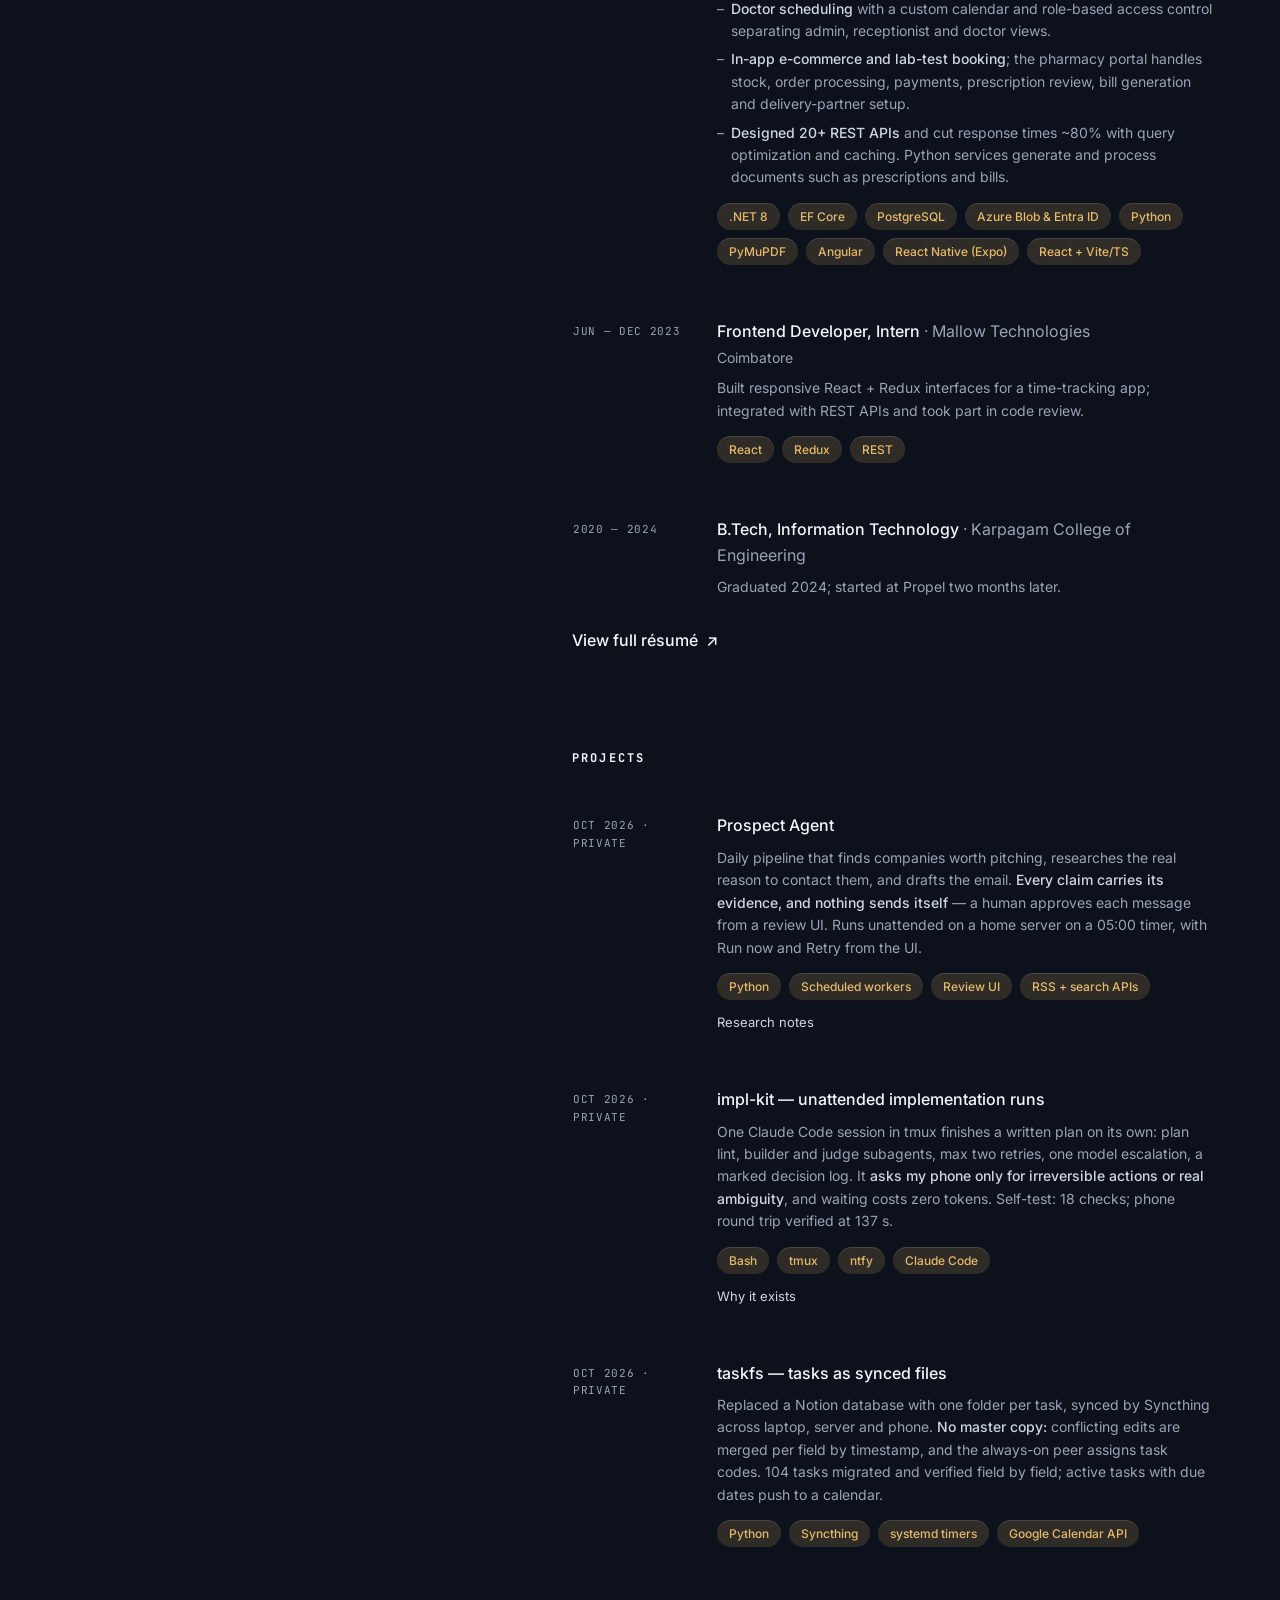
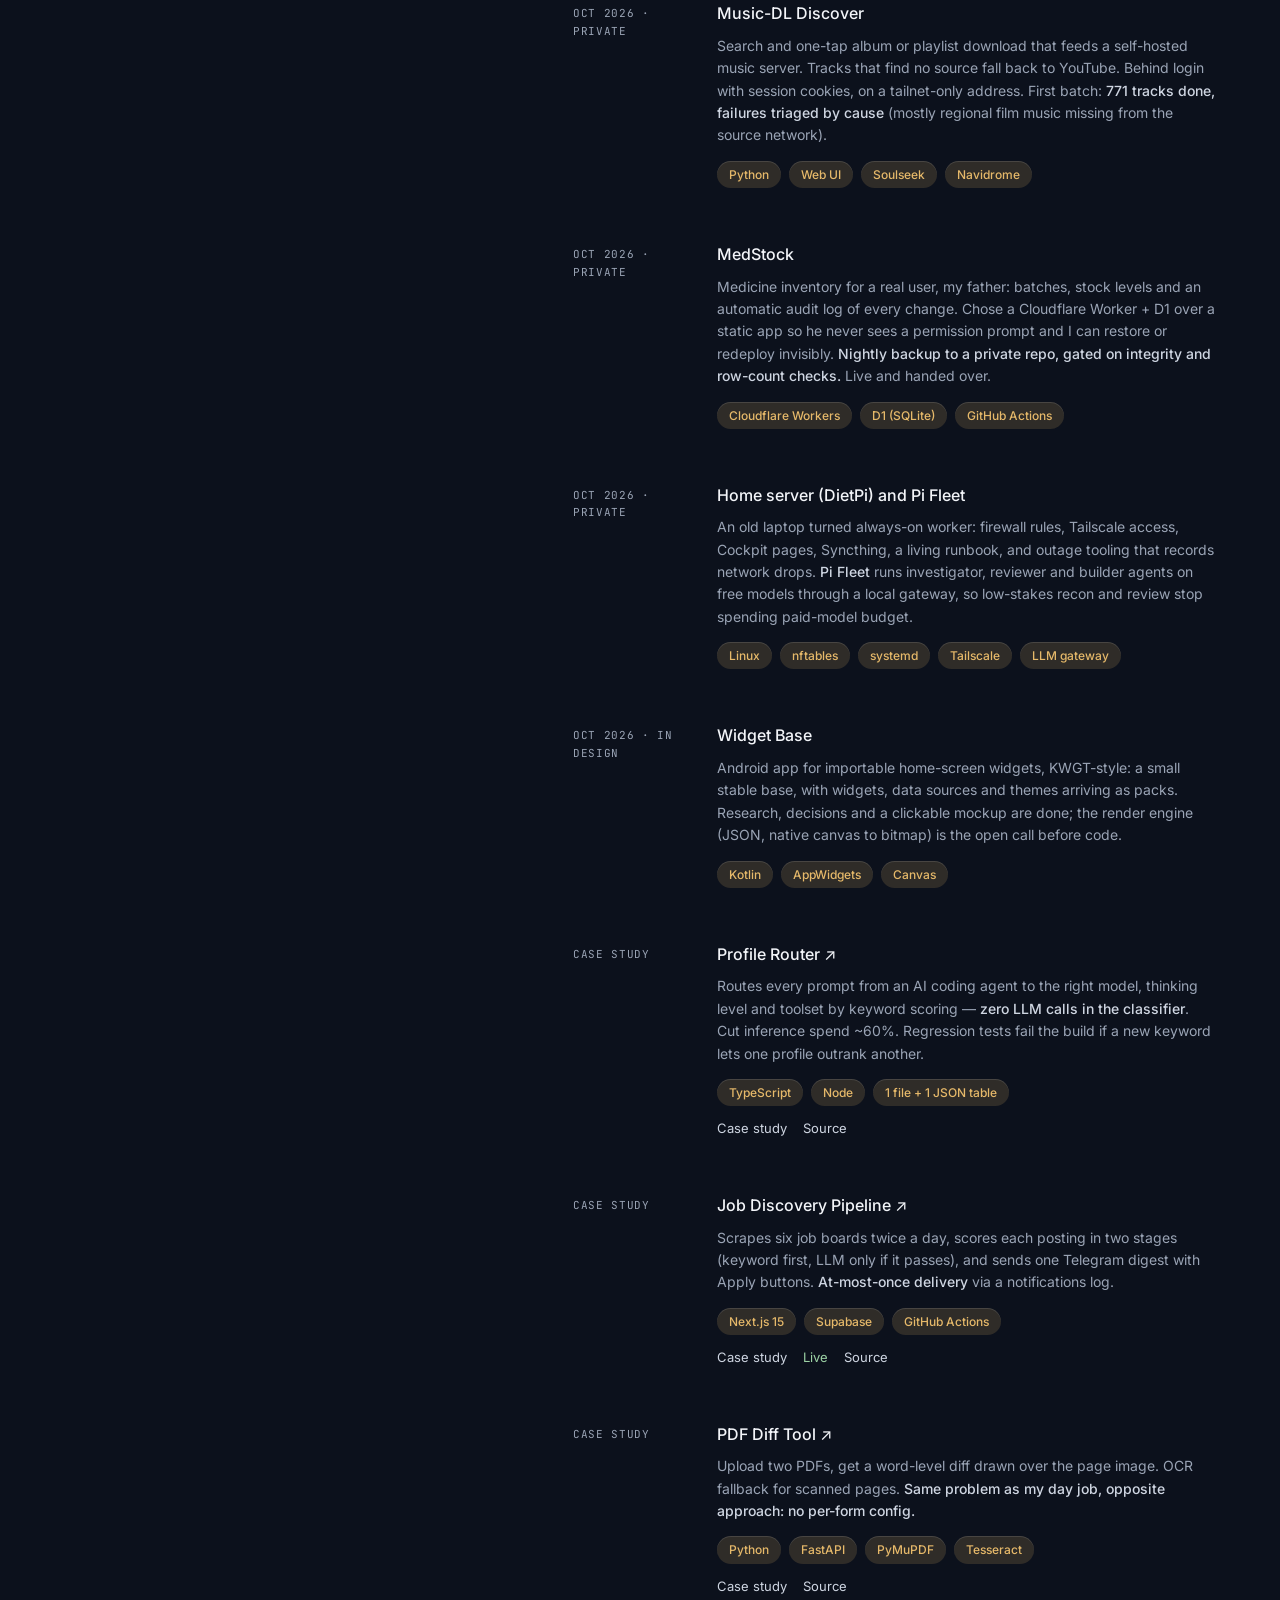
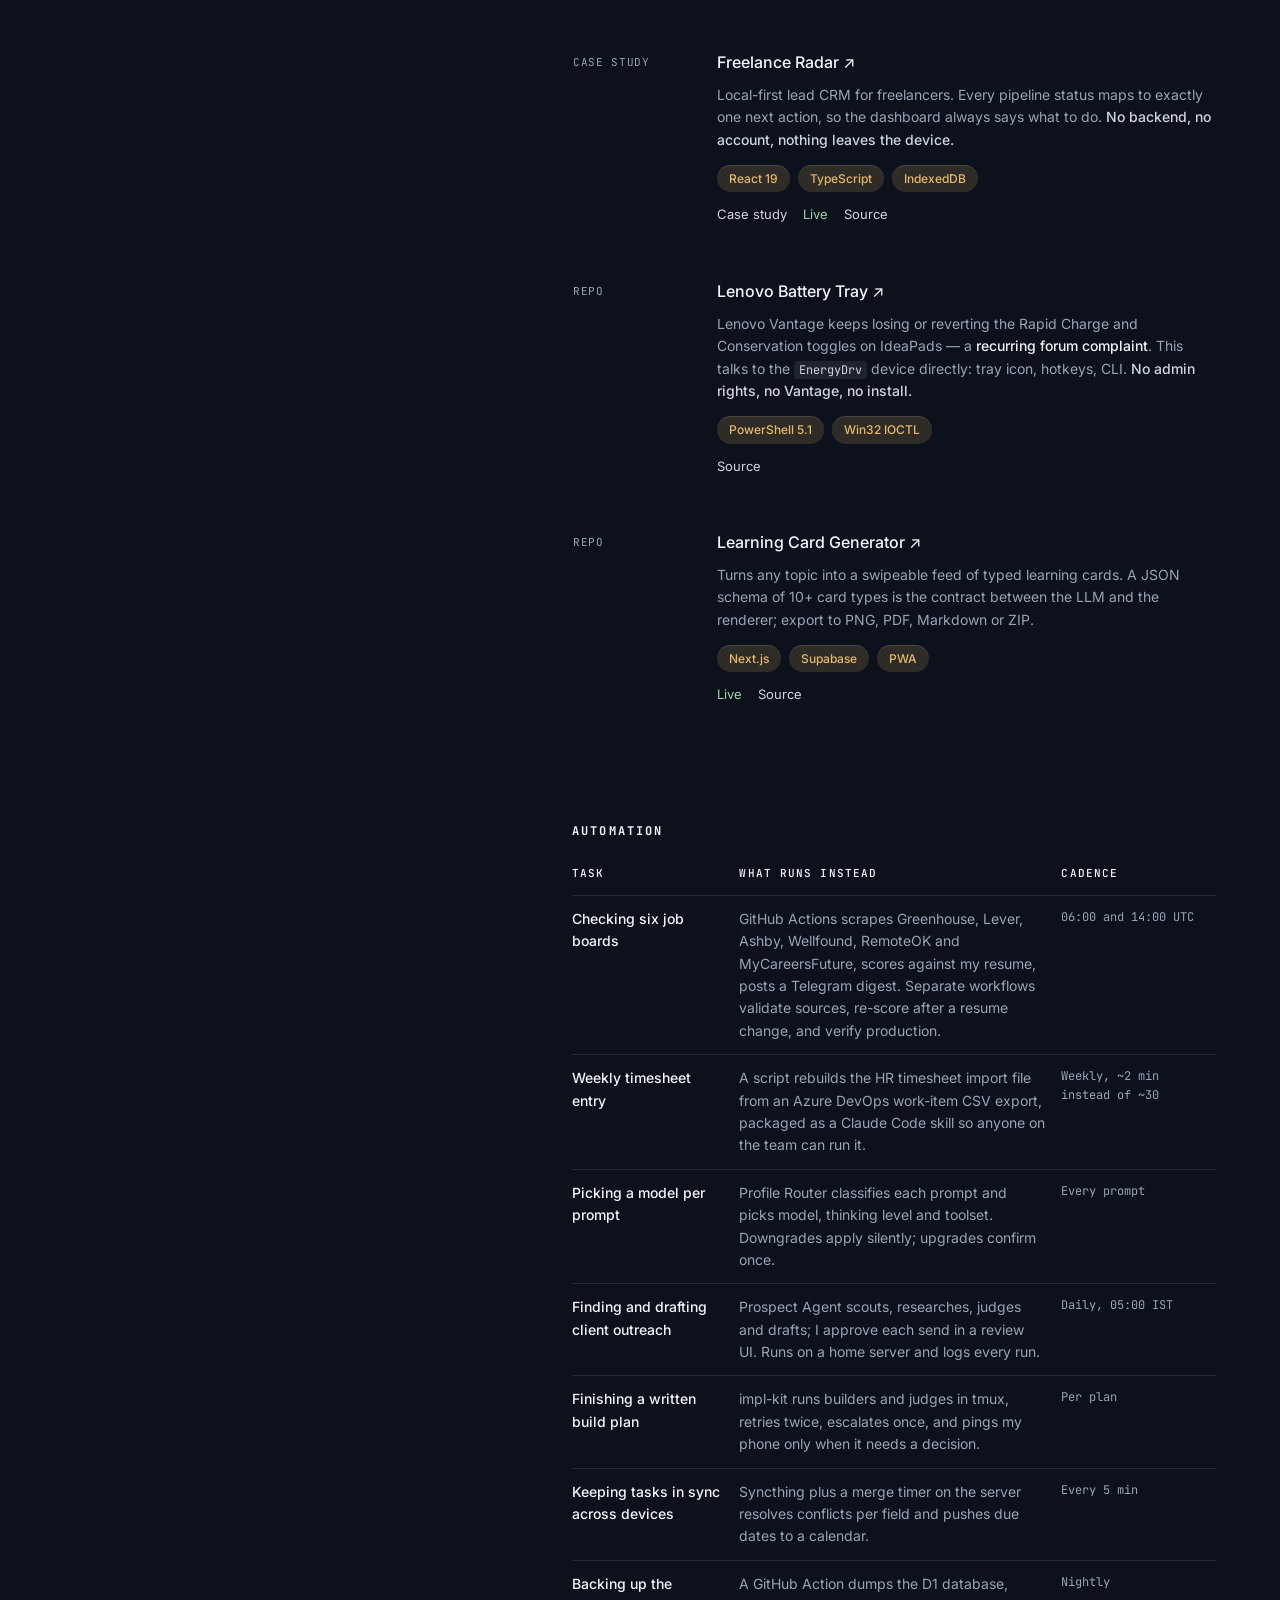
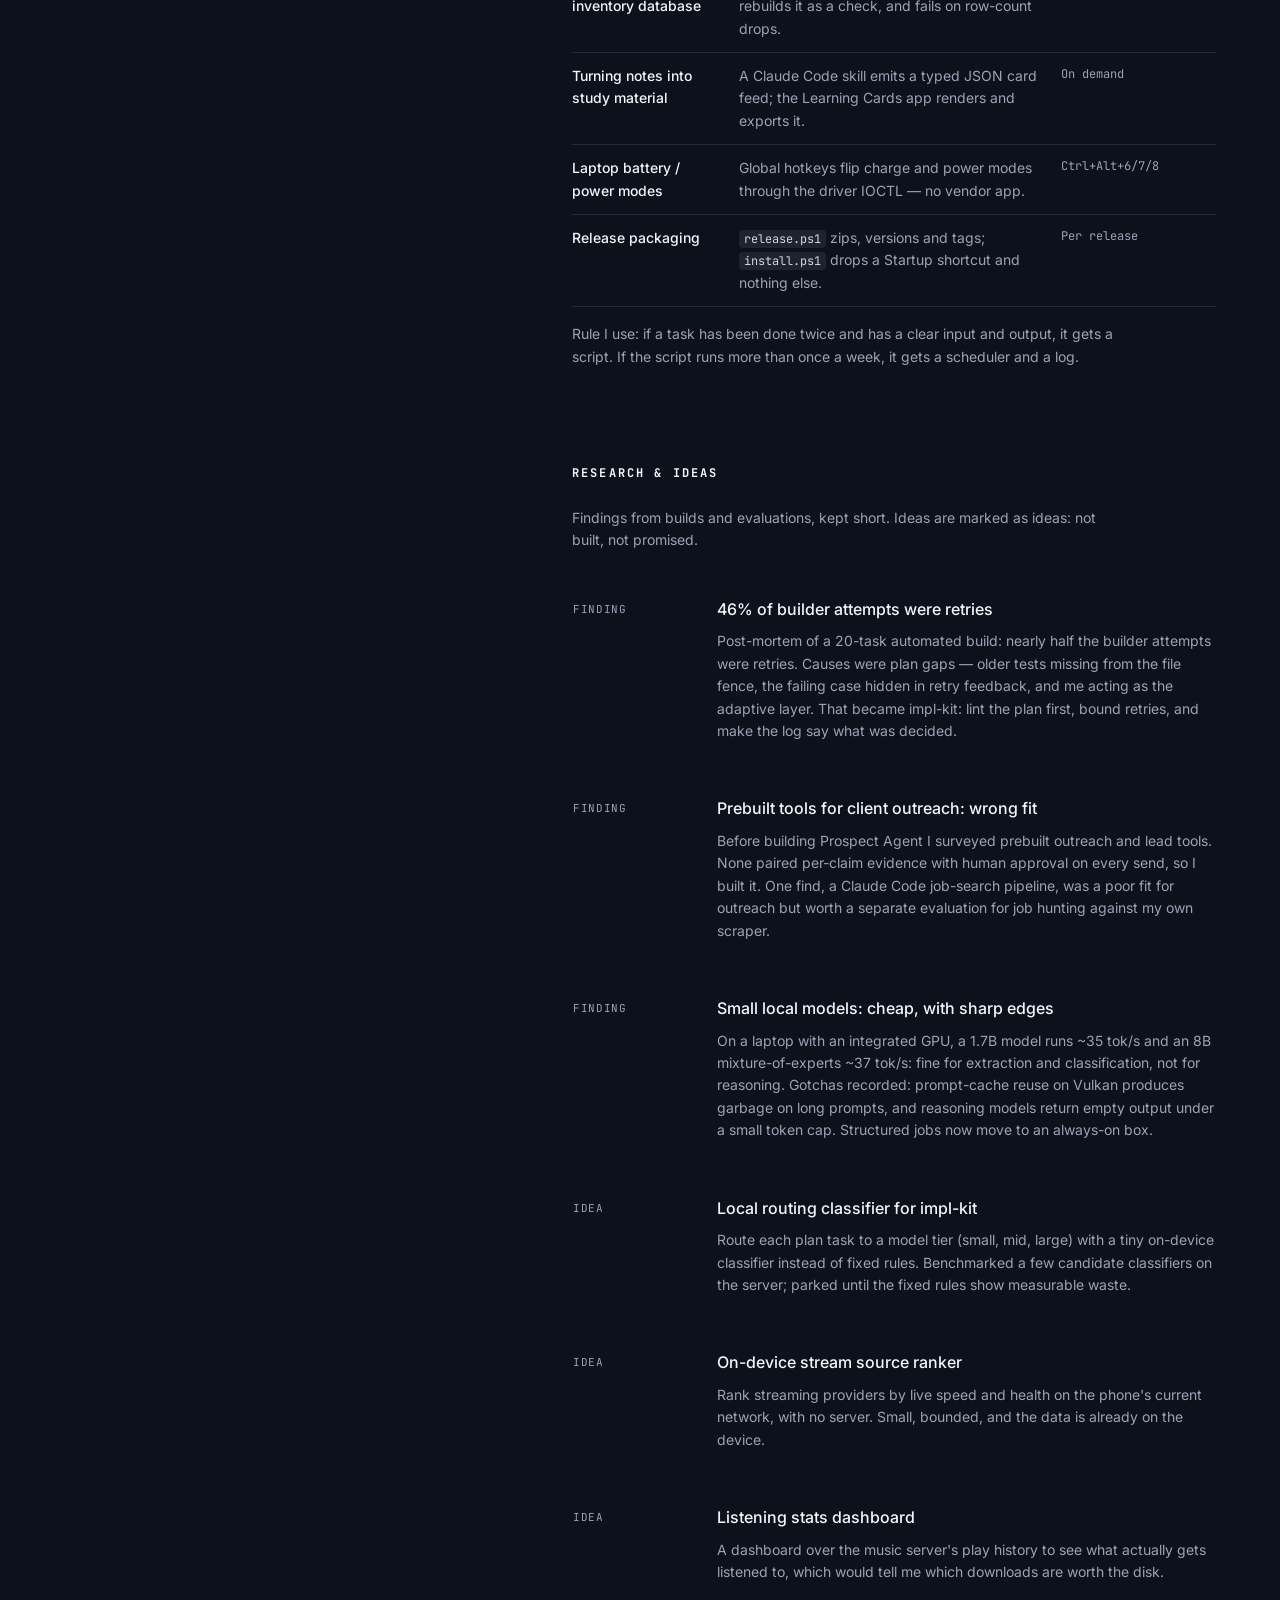
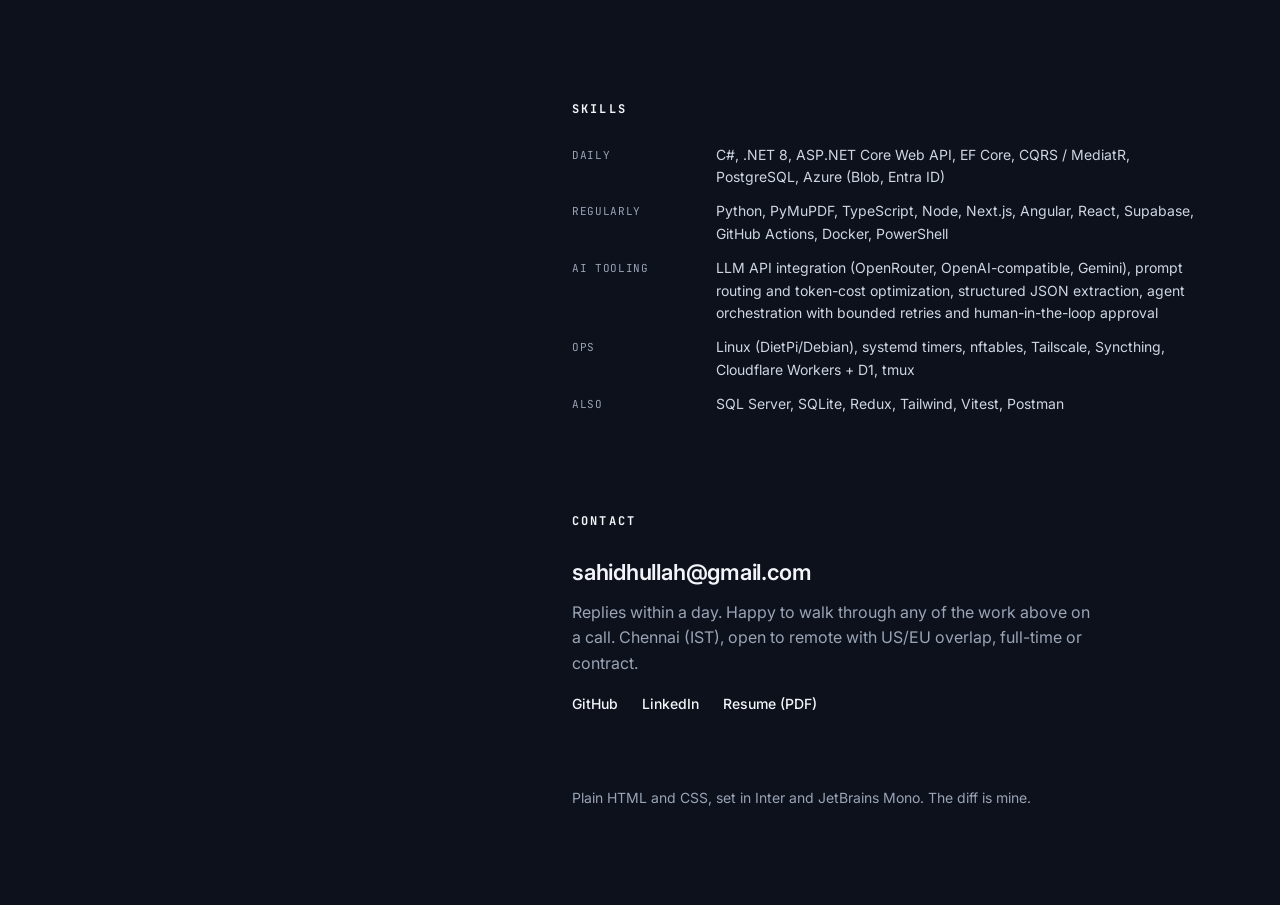
==== commit 744ba8bb: "Add Oct 2026 projects, automation rows, Research & Ideas section Co-Authored-By: Claude Sonnet 5.5 <" ====
--- a/index.html
+++ b/index.html
@@ -34,6 +34,7 @@
       <a href="#experience" data-s="experience">Experience</a>
       <a href="#projects" data-s="projects">Projects</a>
       <a href="#automation" data-s="automation">Automation</a>
+      <a href="#research" data-s="research">Research</a>
       <a href="#contact" data-s="contact">Contact</a>
     </nav>
     <div class="social">
@@ -47,7 +48,7 @@
 
     <section id="about" class="about">
       <h2 class="sticky">About</h2>
-      <p>Two years at Propel on a B2B tax-review platform and a commercial healthcare ecosystem — mostly .NET and PostgreSQL, Python wherever documents are involved. On the side I automate whatever I catch myself doing twice.</p>
+      <p>Two years at Propel on a B2B tax-review platform and a commercial healthcare ecosystem — mostly .NET and PostgreSQL, Python wherever documents are involved. On the side I automate whatever I catch myself doing twice — and since September that has grown into a home server running unattended workers, a human-approved outreach pipeline, and a hosted inventory app for my father.</p>
       <p>I like measurable work: a slow endpoint, a messy schema, a manual step somebody does every week. The comparison below is the format our product shows tax reviewers — seemed fair to run it on myself.</p>
       <div class="facts">
       <span><b>Chennai, India</b> (IST)</span>
@@ -122,6 +123,64 @@
       <h2 class="sticky">Projects</h2>
       <div class="list">
 <div class="item">
+  <div class="when">Oct 2026 · private</div>
+  <div>
+    <h3>Prospect Agent</h3>
+    <p>Daily pipeline that finds companies worth pitching, researches the real reason to contact them, and drafts the email. <b>Every claim carries its evidence, and nothing sends itself</b> — a human approves each message from a review UI. Runs unattended on a home server on a 05:00 timer, with Run now and Retry from the UI.</p>
+    <ul class="tags"><li>Python</li><li>Scheduled workers</li><li>Review UI</li><li>RSS + search APIs</li></ul>
+    <div class="links"><a href="#research">Research notes</a></div>
+  </div>
+</div>
+<div class="item">
+  <div class="when">Oct 2026 · private</div>
+  <div>
+    <h3>impl-kit — unattended implementation runs</h3>
+    <p>One Claude Code session in tmux finishes a written plan on its own: plan lint, builder and judge subagents, max two retries, one model escalation, a marked decision log. It <b>asks my phone only for irreversible actions or real ambiguity</b>, and waiting costs zero tokens. Self-test: 18 checks; phone round trip verified at 137 s.</p>
+    <ul class="tags"><li>Bash</li><li>tmux</li><li>ntfy</li><li>Claude Code</li></ul>
+    <div class="links"><a href="#research">Why it exists</a></div>
+  </div>
+</div>
+<div class="item">
+  <div class="when">Oct 2026 · private</div>
+  <div>
+    <h3>taskfs — tasks as synced files</h3>
+    <p>Replaced a Notion database with one folder per task, synced by Syncthing across laptop, server and phone. <b>No master copy:</b> conflicting edits are merged per field by timestamp, and the always-on peer assigns task codes. 104 tasks migrated and verified field by field; active tasks with due dates push to a calendar.</p>
+    <ul class="tags"><li>Python</li><li>Syncthing</li><li>systemd timers</li><li>Google Calendar API</li></ul>
+  </div>
+</div>
+<div class="item">
+  <div class="when">Oct 2026 · private</div>
+  <div>
+    <h3>Music-DL Discover</h3>
+    <p>Search and one-tap album or playlist download that feeds a self-hosted music server. Tracks that find no source fall back to YouTube. Behind login with session cookies, on a tailnet-only address. First batch: <b>771 tracks done, failures triaged by cause</b> (mostly regional film music missing from the source network).</p>
+    <ul class="tags"><li>Python</li><li>Web UI</li><li>Soulseek</li><li>Navidrome</li></ul>
+  </div>
+</div>
+<div class="item">
+  <div class="when">Oct 2026 · private</div>
+  <div>
+    <h3>MedStock</h3>
+    <p>Medicine inventory for a real user, my father: batches, stock levels and an automatic audit log of every change. Chose a Cloudflare Worker + D1 over a static app so he never sees a permission prompt and I can restore or redeploy invisibly. <b>Nightly backup to a private repo, gated on integrity and row-count checks.</b> Live and handed over.</p>
+    <ul class="tags"><li>Cloudflare Workers</li><li>D1 (SQLite)</li><li>GitHub Actions</li></ul>
+  </div>
+</div>
+<div class="item">
+  <div class="when">Oct 2026 · private</div>
+  <div>
+    <h3>Home server (DietPi) and Pi Fleet</h3>
+    <p>An old laptop turned always-on worker: firewall rules, Tailscale access, Cockpit pages, Syncthing, a living runbook, and outage tooling that records network drops. <b>Pi Fleet</b> runs investigator, reviewer and builder agents on free models through a local gateway, so low-stakes recon and review stop spending paid-model budget.</p>
+    <ul class="tags"><li>Linux</li><li>nftables</li><li>systemd</li><li>Tailscale</li><li>LLM gateway</li></ul>
+  </div>
+</div>
+<div class="item">
+  <div class="when">Oct 2026 · in design</div>
+  <div>
+    <h3>Widget Base</h3>
+    <p>Android app for importable home-screen widgets, KWGT-style: a small stable base, with widgets, data sources and themes arriving as packs. Research, decisions and a clickable mockup are done; the render engine (JSON, native canvas to bitmap) is the open call before code.</p>
+    <ul class="tags"><li>Kotlin</li><li>AppWidgets</li><li>Canvas</li></ul>
+  </div>
+</div>
+<div class="item">
   <div class="when">Case study</div>
   <div>
     <h3><a href="projects/profile-router.html">Profile Router <span class="arr">↗</span></a></h3>
@@ -186,6 +245,10 @@
       <tr><td>Checking six job boards</td><td>GitHub Actions scrapes Greenhouse, Lever, Ashby, Wellfound, RemoteOK and MyCareersFuture, scores against my resume, posts a Telegram digest. Separate workflows validate sources, re-score after a resume change, and verify production.</td><td>06:00 and 14:00 UTC</td></tr>
       <tr><td>Weekly timesheet entry</td><td>A script rebuilds the HR timesheet import file from an Azure DevOps work-item CSV export, packaged as a Claude Code skill so anyone on the team can run it.</td><td>Weekly, ~2 min instead of ~30</td></tr>
       <tr><td>Picking a model per prompt</td><td>Profile Router classifies each prompt and picks model, thinking level and toolset. Downgrades apply silently; upgrades confirm once.</td><td>Every prompt</td></tr>
+      <tr><td>Finding and drafting client outreach</td><td>Prospect Agent scouts, researches, judges and drafts; I approve each send in a review UI. Runs on a home server and logs every run.</td><td>Daily, 05:00 IST</td></tr>
+      <tr><td>Finishing a written build plan</td><td>impl-kit runs builders and judges in tmux, retries twice, escalates once, and pings my phone only when it needs a decision.</td><td>Per plan</td></tr>
+      <tr><td>Keeping tasks in sync across devices</td><td>Syncthing plus a merge timer on the server resolves conflicts per field and pushes due dates to a calendar.</td><td>Every 5 min</td></tr>
+      <tr><td>Backing up the inventory database</td><td>A GitHub Action dumps the D1 database, rebuilds it as a check, and fails on row-count drops.</td><td>Nightly</td></tr>
       <tr><td>Turning notes into study material</td><td>A Claude Code skill emits a typed JSON card feed; the Learning Cards app renders and exports it.</td><td>On demand</td></tr>
       <tr><td>Laptop battery / power modes</td><td>Global hotkeys flip charge and power modes through the driver IOCTL — no vendor app.</td><td>Ctrl+Alt+6/7/8</td></tr>
       <tr><td>Release packaging</td><td><code>release.ps1</code> zips, versions and tags; <code>install.ps1</code> drops a Startup shortcut and nothing else.</td><td>Per release</td></tr>
@@ -194,12 +257,62 @@
     <p class="auto-note">Rule I use: if a task has been done twice and has a clear input and output, it gets a script. If the script runs more than once a week, it gets a scheduler and a log.</p>
     </section>
 
+    <section id="research">
+      <h2 class="sticky">Research &amp; Ideas</h2>
+      <p class="auto-note" style="margin-top:0;margin-bottom:24px">Findings from builds and evaluations, kept short. Ideas are marked as ideas: not built, not promised.</p>
+      <div class="list">
+<div class="item">
+  <div class="when">Finding</div>
+  <div>
+    <h3>46% of builder attempts were retries</h3>
+    <p>Post-mortem of a 20-task automated build: nearly half the builder attempts were retries. Causes were plan gaps — older tests missing from the file fence, the failing case hidden in retry feedback, and me acting as the adaptive layer. That became impl-kit: lint the plan first, bound retries, and make the log say what was decided.</p>
+  </div>
+</div>
+<div class="item">
+  <div class="when">Finding</div>
+  <div>
+    <h3>Prebuilt tools for client outreach: wrong fit</h3>
+    <p>Before building Prospect Agent I surveyed prebuilt outreach and lead tools. None paired per-claim evidence with human approval on every send, so I built it. One find, a Claude Code job-search pipeline, was a poor fit for outreach but worth a separate evaluation for job hunting against my own scraper.</p>
+  </div>
+</div>
+<div class="item">
+  <div class="when">Finding</div>
+  <div>
+    <h3>Small local models: cheap, with sharp edges</h3>
+    <p>On a laptop with an integrated GPU, a 1.7B model runs ~35 tok/s and an 8B mixture-of-experts ~37 tok/s: fine for extraction and classification, not for reasoning. Gotchas recorded: prompt-cache reuse on Vulkan produces garbage on long prompts, and reasoning models return empty output under a small token cap. Structured jobs now move to an always-on box.</p>
+  </div>
+</div>
+<div class="item">
+  <div class="when">Idea</div>
+  <div>
+    <h3>Local routing classifier for impl-kit</h3>
+    <p>Route each plan task to a model tier (small, mid, large) with a tiny on-device classifier instead of fixed rules. Benchmarked a few candidate classifiers on the server; parked until the fixed rules show measurable waste.</p>
+  </div>
+</div>
+<div class="item">
+  <div class="when">Idea</div>
+  <div>
+    <h3>On-device stream source ranker</h3>
+    <p>Rank streaming providers by live speed and health on the phone's current network, with no server. Small, bounded, and the data is already on the device.</p>
+  </div>
+</div>
+<div class="item">
+  <div class="when">Idea</div>
+  <div>
+    <h3>Listening stats dashboard</h3>
+    <p>A dashboard over the music server's play history to see what actually gets listened to, which would tell me which downloads are worth the disk.</p>
+  </div>
+</div>
+      </div>
+    </section>
+
     <section id="skills">
       <h2 class="sticky">Skills</h2>
       <dl class="skills">
       <dt>Daily</dt><dd>C#, .NET 8, ASP.NET Core Web API, EF Core, CQRS / MediatR, PostgreSQL, Azure (Blob, Entra ID)</dd>
       <dt>Regularly</dt><dd>Python, PyMuPDF, TypeScript, Node, Next.js, Angular, React, Supabase, GitHub Actions, Docker, PowerShell</dd>
-      <dt>AI tooling</dt><dd>LLM API integration (OpenRouter, OpenAI-compatible, Gemini), prompt routing and token-cost optimization, structured JSON extraction</dd>
+      <dt>AI tooling</dt><dd>LLM API integration (OpenRouter, OpenAI-compatible, Gemini), prompt routing and token-cost optimization, structured JSON extraction, agent orchestration with bounded retries and human-in-the-loop approval</dd>
+      <dt>Ops</dt><dd>Linux (DietPi/Debian), systemd timers, nftables, Tailscale, Syncthing, Cloudflare Workers + D1, tmux</dd>
       <dt>Also</dt><dd>SQL Server, SQLite, Redux, Tailwind, Vitest, Postman</dd>
     </dl>
     </section>
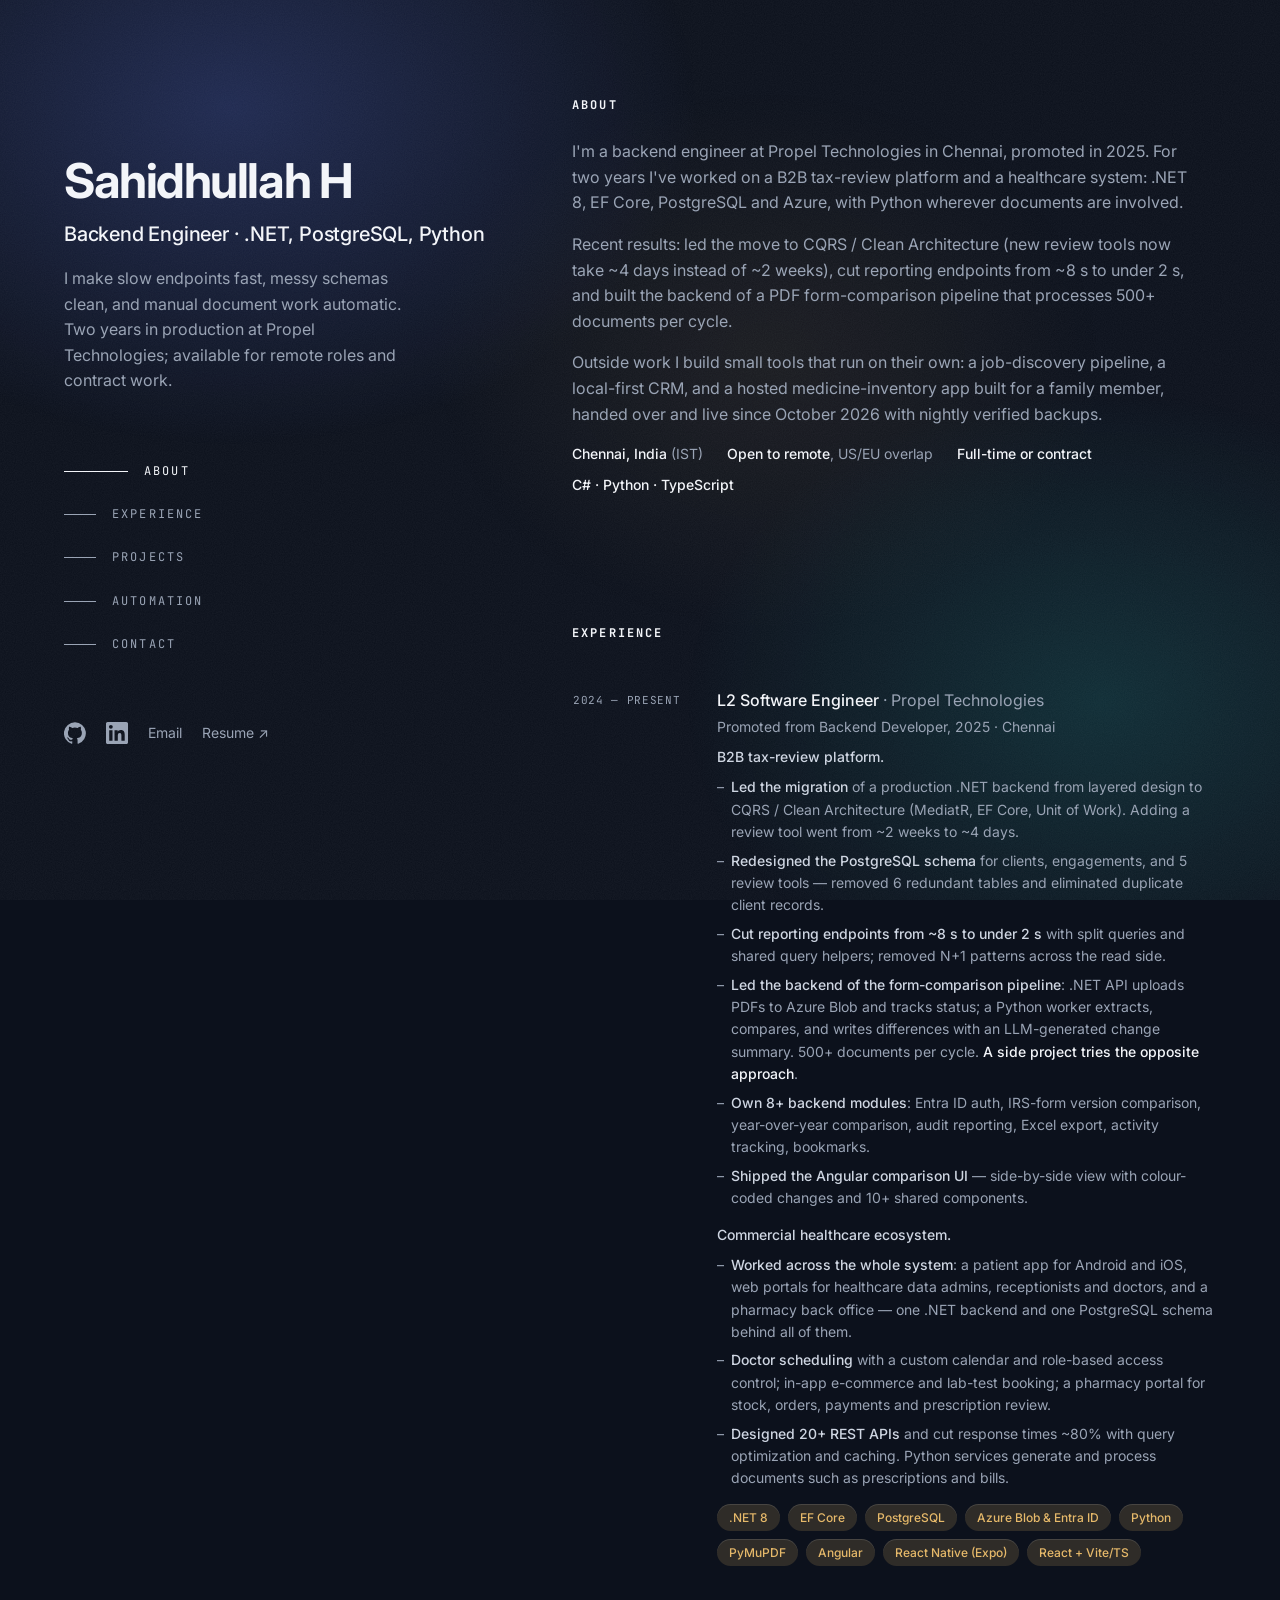
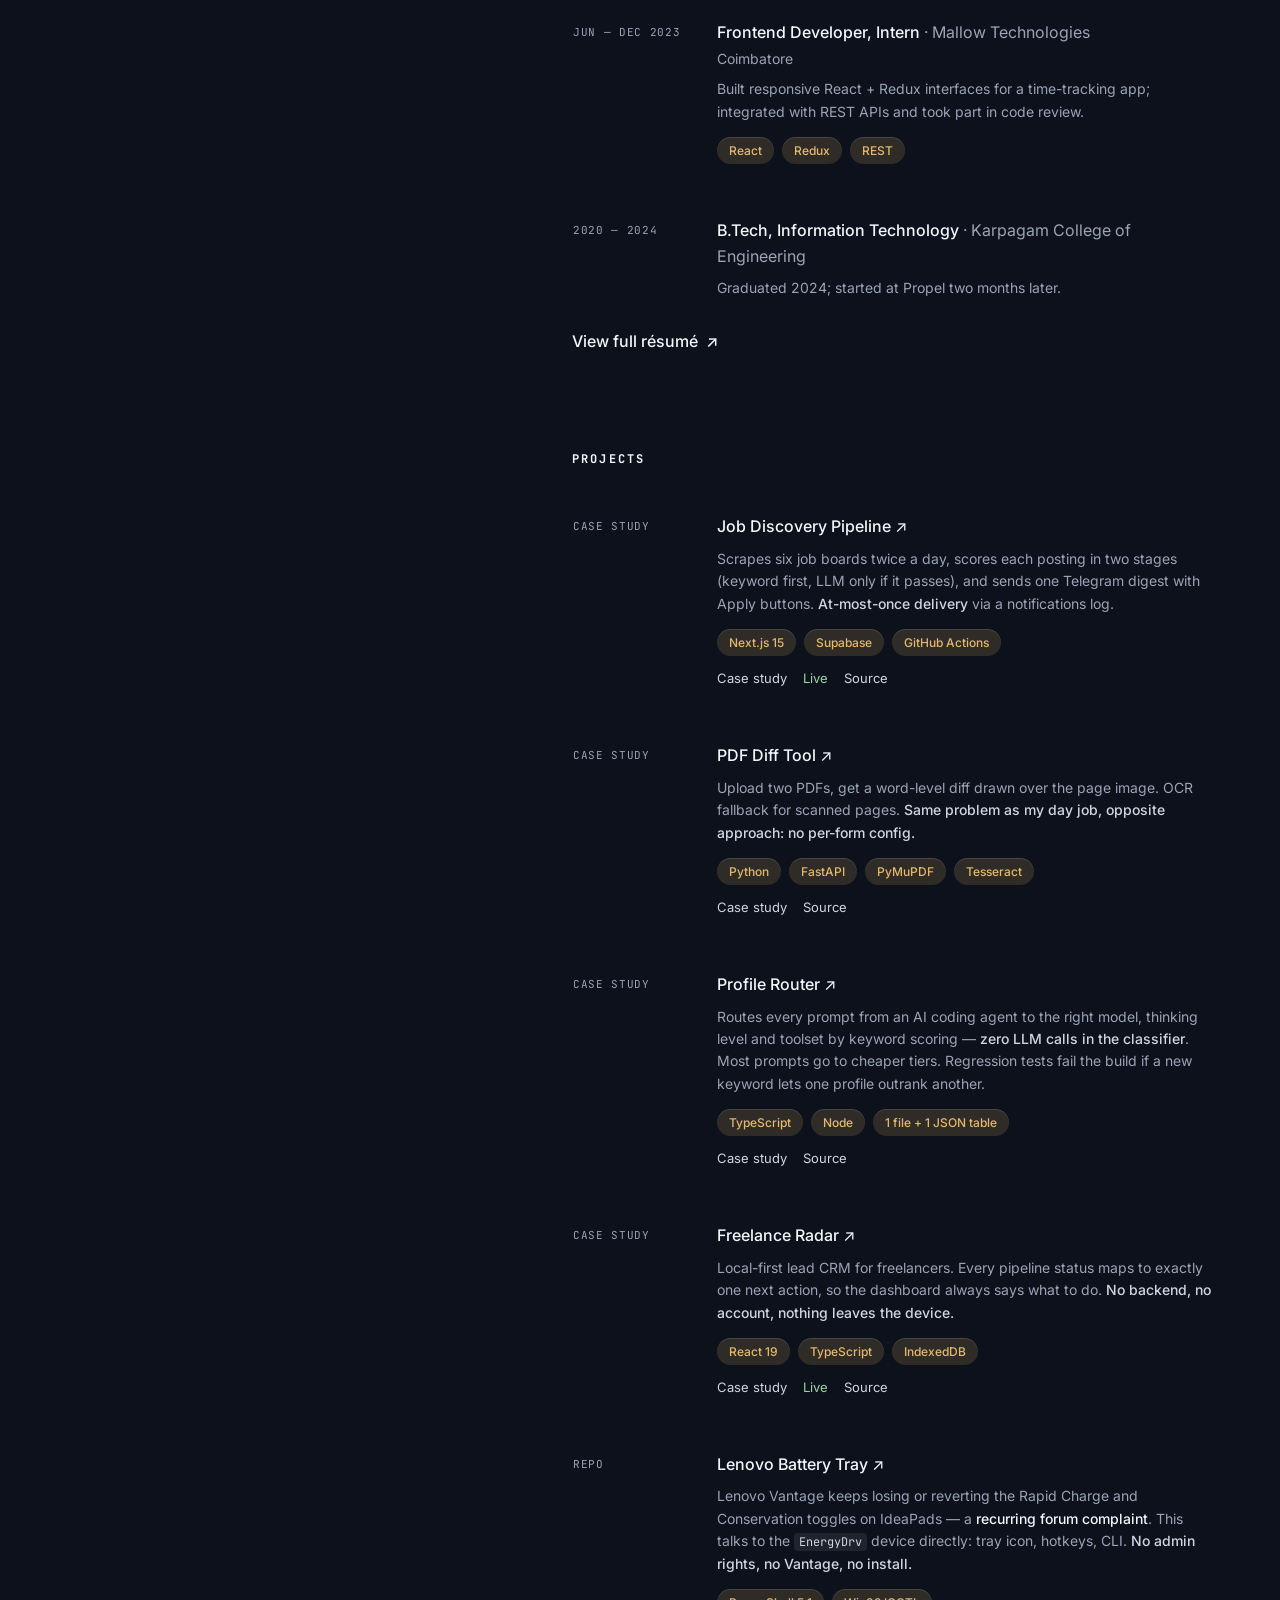
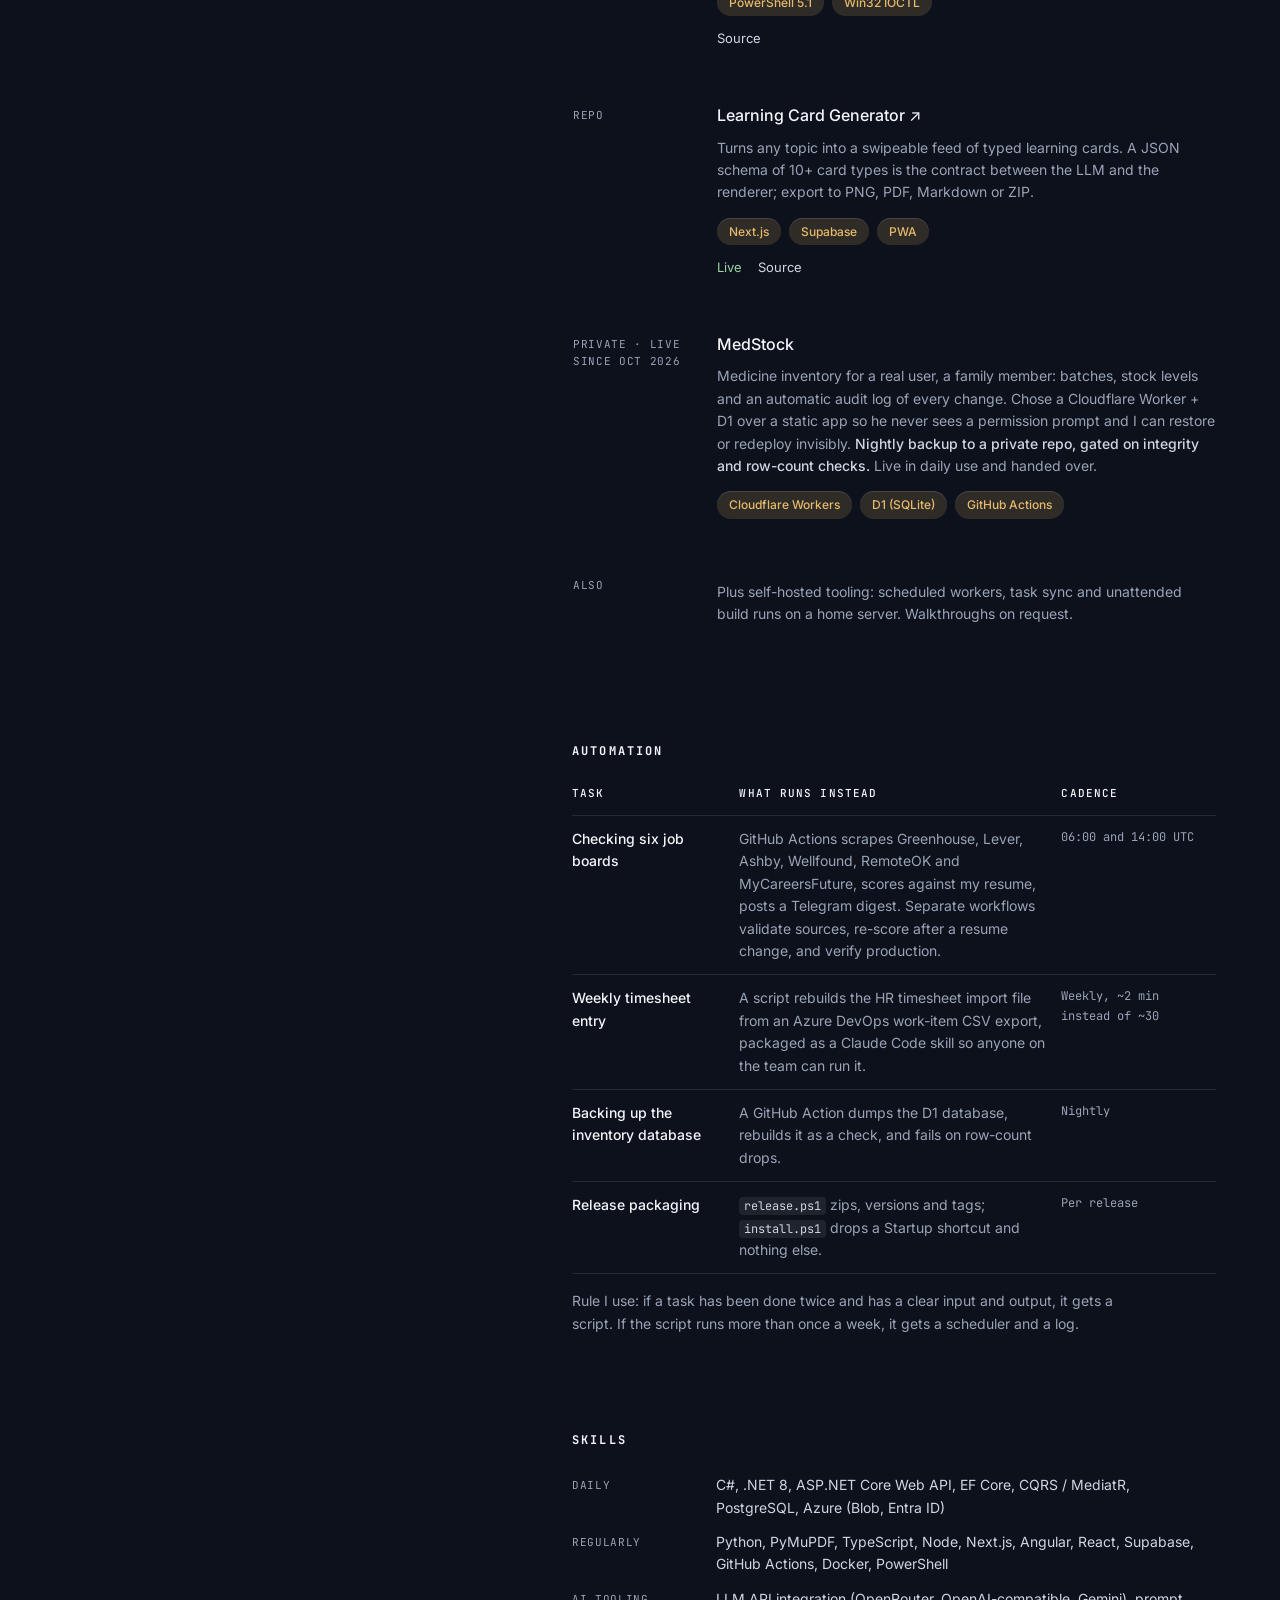
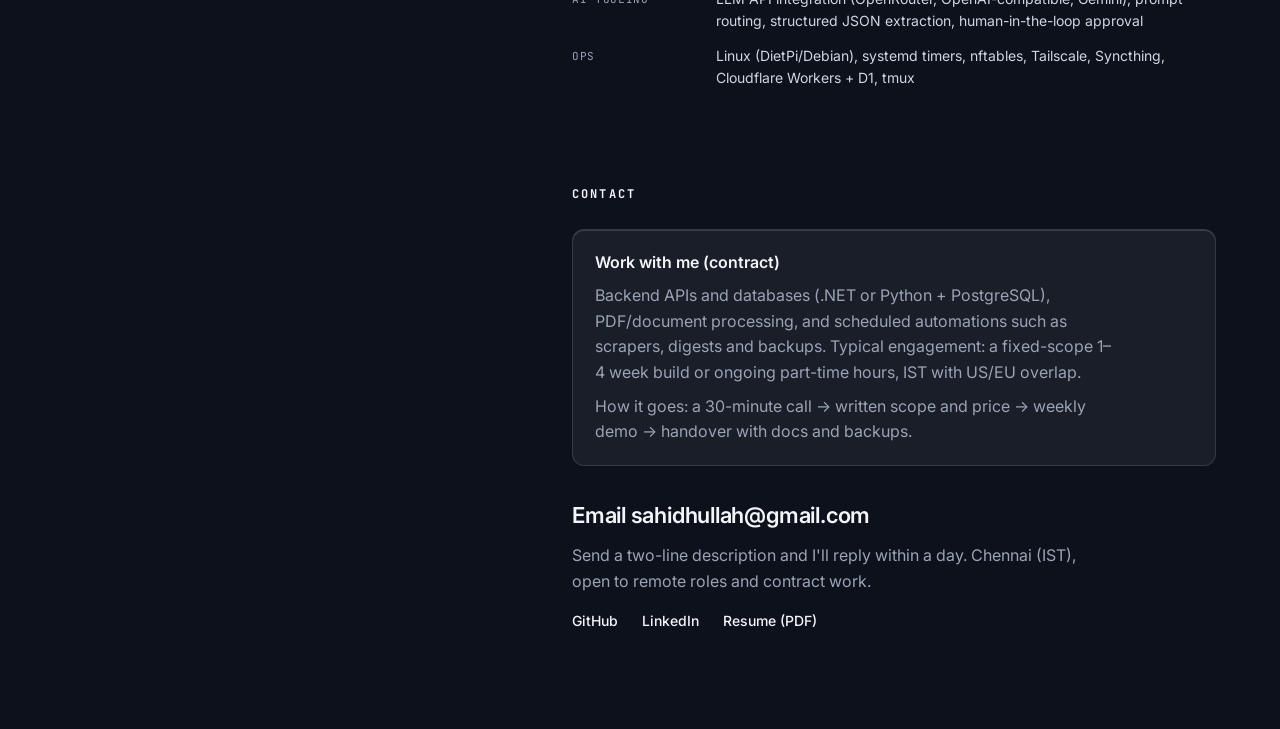
==== commit 52f727fb: "Refocus on backend identity: drop private entries, diff table, research; add contract offer Co-Autho" ====
--- a/index.html
+++ b/index.html
@@ -4,11 +4,11 @@
 <meta charset="UTF-8">
 <meta name="viewport" content="width=device-width, initial-scale=1.0">
 <title>Sahidhullah H — Backend Engineer, .NET · PostgreSQL · Python</title>
-<meta name="description" content="Backend engineer in Chennai (IST), open to remote. Two years on a B2B tax-review platform and a healthcare ecosystem: .NET, PostgreSQL, Azure, Python. Case studies and automation.">
+<meta name="description" content="Backend engineer in Chennai (IST), open to remote. Two years on a B2B tax-review platform and a healthcare ecosystem: .NET, PostgreSQL, Azure, Python. Case studies and contract work.">
 <link rel="canonical" href="https://sahidhh.github.io/portfolio/">
 <meta property="og:type" content="website">
 <meta property="og:title" content="Sahidhullah H — Backend Engineer, .NET · PostgreSQL · Python">
-<meta property="og:description" content="Backend engineer in Chennai (IST), open to remote. Two years on a B2B tax-review platform and a healthcare ecosystem: .NET, PostgreSQL, Azure, Python. Case studies and automation.">
+<meta property="og:description" content="Backend engineer in Chennai (IST), open to remote. Two years on a B2B tax-review platform and a healthcare ecosystem: .NET, PostgreSQL, Azure, Python. Case studies and contract work.">
 <meta property="og:url" content="https://sahidhh.github.io/portfolio/">
 <meta name="twitter:card" content="summary">
 <meta name="theme-color" content="#0c111c">
@@ -18,7 +18,7 @@
 <link href="https://fonts.googleapis.com/css2?family=Inter:wght@400;500;600;700&family=JetBrains+Mono:wght@400;500&display=swap" rel="stylesheet">
 <link rel="stylesheet" href="styles.css">
 <script type="application/ld+json">
-{"@context":"https://schema.org","@type":"Person","name":"Sahidhullah H","jobTitle":"L2 Software Engineer","worksFor":{"@type":"Organization","name":"Propel Technologies"},"address":{"@type":"PostalAddress","addressLocality":"Chennai","addressCountry":"IN"},"email":"mailto:sahidhullah@gmail.com","url":"https://sahidhh.github.io/portfolio/","sameAs":["https://github.com/sahidhh","https://www.linkedin.com/in/sahidh-h/"],"knowsAbout":["C#",".NET","PostgreSQL","Python","TypeScript","Azure","CQRS"]}
+{"@context":"https://schema.org","@type":"Person","name":"Sahidhullah H","jobTitle":"Backend Engineer","worksFor":{"@type":"Organization","name":"Propel Technologies"},"address":{"@type":"PostalAddress","addressLocality":"Chennai","addressCountry":"IN"},"email":"mailto:sahidhullah@gmail.com","url":"https://sahidhh.github.io/portfolio/","sameAs":["https://github.com/sahidhh","https://www.linkedin.com/in/sahidh-h/"],"knowsAbout":["C#",".NET","PostgreSQL","Python","TypeScript","Azure","CQRS"]}
 </script>
 </head>
 <body>
@@ -27,14 +27,13 @@
 <div class="shell">
   <header class="side">
     <h1><a href="index.html">Sahidhullah H</a></h1>
-    <p class="role">L2 Software Engineer at Propel</p>
-    <p class="tag">Backend engineer who ships the boring parts fast: schemas, pipelines, and the APIs on top.</p>
+    <p class="role">Backend Engineer · .NET, PostgreSQL, Python</p>
+    <p class="tag">I make slow endpoints fast, messy schemas clean, and manual document work automatic. Two years in production at Propel Technologies; available for remote roles and contract work.</p>
     <nav aria-label="Sections">
       <a href="#about" data-s="about">About</a>
       <a href="#experience" data-s="experience">Experience</a>
       <a href="#projects" data-s="projects">Projects</a>
       <a href="#automation" data-s="automation">Automation</a>
-      <a href="#research" data-s="research">Research</a>
       <a href="#contact" data-s="contact">Contact</a>
     </nav>
     <div class="social">
@@ -48,29 +47,16 @@
 
     <section id="about" class="about">
       <h2 class="sticky">About</h2>
-      <p>Two years at Propel on a B2B tax-review platform and a commercial healthcare ecosystem — mostly .NET and PostgreSQL, Python wherever documents are involved. On the side I automate whatever I catch myself doing twice — and since September that has grown into a home server running unattended workers, a human-approved outreach pipeline, and a hosted inventory app for my father.</p>
-      <p>I like measurable work: a slow endpoint, a messy schema, a manual step somebody does every week. The comparison below is the format our product shows tax reviewers — seemed fair to run it on myself.</p>
+      <p>I'm a backend engineer at Propel Technologies in Chennai, promoted in 2025. For two years I've worked on a B2B tax-review platform and a healthcare system: .NET 8, EF Core, PostgreSQL and Azure, with Python wherever documents are involved.</p>
+      <p>Recent results: led the move to CQRS / Clean Architecture (new review tools now take ~4 days instead of ~2 weeks), cut reporting endpoints from ~8 s to under 2 s, and built the backend of a PDF form-comparison pipeline that processes 500+ documents per cycle.</p>
+      <p>Outside work I build small tools that run on their own: a job-discovery pipeline, a local-first CRM, and a hosted medicine-inventory app built for a family member, handed over and live since October 2026 with nightly verified backups.</p>
       <div class="facts">
       <span><b>Chennai, India</b> (IST)</span>
       <span><b>Open to remote</b>, US/EU overlap</span>
       <span><b>Full-time or contract</b></span>
       <span><b>C# · Python · TypeScript</b></span>
     </div>
-      <figure class="diff glass" aria-label="Year-over-year comparison of my role, 2024 to 2026">
-      <div class="diff-head"><span>compare: <b>sahidhullah_h</b></span><span>Aug 2024 → Sep 2026 · 6 changes</span></div>
-      <div class="diff-scroll">
-      <table>
-        <tr><td class="k">title</td><td class="old"><span>Backend Developer</span></td><td class="arrow">→</td><td class="new"><span>L2 Software Engineer</span></td></tr>
-        <tr><td class="k">architecture</td><td class="old"><span>layered monolith</span></td><td class="arrow">→</td><td class="new"><span>CQRS / Clean Architecture</span></td></tr>
-        <tr><td class="k">reporting endpoint</td><td class="old"><span>~8 s</span></td><td class="arrow">→</td><td class="new">&lt; <span>2 s</span></td></tr>
-        <tr><td class="k">new review tool</td><td class="old"><span>~2 weeks</span></td><td class="arrow">→</td><td class="new"><span>~4 days</span></td></tr>
-        <tr><td class="k">form onboarding</td><td class="old"><span>~3 days of code</span></td><td class="arrow">→</td><td class="new"><span>&lt; 1 day of config</span></td></tr>
-        <tr><td class="k">worker output</td><td class="old"><span>local JSON files</span></td><td class="arrow">→</td><td class="new"><span>PostgreSQL directly</span></td></tr>
-      </table>
-      </div>
-      <figcaption class="diff-foot">Aug 2024 → Sep 2026. Numbers from production; details under Experience.</figcaption>
-    </figure>
-    </section>
+          </section>
 
     <section id="experience">
       <h2 class="sticky">Experience</h2>
@@ -78,7 +64,7 @@
 <div class="item">
   <div class="when">2024 — Present</div>
   <div>
-    <h3><a href="#experience">L2 Software Engineer <span>· Propel Technologies</span></a></h3>
+    <h3>L2 Software Engineer <span>· Propel Technologies</span></h3>
     <div class="sub">Promoted from Backend Developer, 2025 · Chennai</div>
     <p><b>B2B tax-review platform.</b></p>
     <ul class="pts">
@@ -92,8 +78,7 @@
     <p style="margin-top:14px"><b>Commercial healthcare ecosystem.</b></p>
     <ul class="pts">
           <li><strong>Worked across the whole system</strong>: a patient app for Android and iOS, web portals for healthcare data admins, receptionists and doctors, and a pharmacy back office — one .NET backend and one PostgreSQL schema behind all of them.</li>
-          <li><strong>Doctor scheduling</strong> with a custom calendar and role-based access control separating admin, receptionist and doctor views.</li>
-          <li><strong>In-app e-commerce and lab-test booking</strong>; the pharmacy portal handles stock, order processing, payments, prescription review, bill generation and delivery-partner setup.</li>
+          <li><strong>Doctor scheduling</strong> with a custom calendar and role-based access control; in-app e-commerce and lab-test booking; a pharmacy portal for stock, orders, payments and prescription review.</li>
           <li><strong>Designed 20+ REST APIs</strong> and cut response times ~80% with query optimization and caching. Python services generate and process documents such as prescriptions and bills.</li>
         </ul>
     <ul class="tags"><li>.NET 8</li><li>EF Core</li><li>PostgreSQL</li><li>Azure Blob & Entra ID</li><li>Python</li><li>PyMuPDF</li><li>Angular</li><li>React Native (Expo)</li><li>React + Vite/TS</li></ul>
@@ -102,7 +87,7 @@
 <div class="item">
   <div class="when">Jun — Dec 2023</div>
   <div>
-    <h3><a href="#experience">Frontend Developer, Intern <span>· Mallow Technologies</span></a></h3>
+    <h3>Frontend Developer, Intern <span>· Mallow Technologies</span></h3>
     <div class="sub">Coimbatore</div>
     <p>Built responsive React + Redux interfaces for a time-tracking app; integrated with REST APIs and took part in code review.</p>
     <ul class="tags"><li>React</li><li>Redux</li><li>REST</li></ul>
@@ -111,7 +96,7 @@
 <div class="item">
   <div class="when">2020 — 2024</div>
   <div>
-    <h3><a href="#experience">B.Tech, Information Technology <span>· Karpagam College of Engineering</span></a></h3>
+    <h3>B.Tech, Information Technology <span>· Karpagam College of Engineering</span></h3>
     <p>Graduated 2024; started at Propel two months later.</p>
   </div>
 </div>
@@ -122,73 +107,6 @@
     <section id="projects">
       <h2 class="sticky">Projects</h2>
       <div class="list">
-<div class="item">
-  <div class="when">Oct 2026 · private</div>
-  <div>
-    <h3>Prospect Agent</h3>
-    <p>Daily pipeline that finds companies worth pitching, researches the real reason to contact them, and drafts the email. <b>Every claim carries its evidence, and nothing sends itself</b> — a human approves each message from a review UI. Runs unattended on a home server on a 05:00 timer, with Run now and Retry from the UI.</p>
-    <ul class="tags"><li>Python</li><li>Scheduled workers</li><li>Review UI</li><li>RSS + search APIs</li></ul>
-    <div class="links"><a href="#research">Research notes</a></div>
-  </div>
-</div>
-<div class="item">
-  <div class="when">Oct 2026 · private</div>
-  <div>
-    <h3>impl-kit — unattended implementation runs</h3>
-    <p>One Claude Code session in tmux finishes a written plan on its own: plan lint, builder and judge subagents, max two retries, one model escalation, a marked decision log. It <b>asks my phone only for irreversible actions or real ambiguity</b>, and waiting costs zero tokens. Self-test: 18 checks; phone round trip verified at 137 s.</p>
-    <ul class="tags"><li>Bash</li><li>tmux</li><li>ntfy</li><li>Claude Code</li></ul>
-    <div class="links"><a href="#research">Why it exists</a></div>
-  </div>
-</div>
-<div class="item">
-  <div class="when">Oct 2026 · private</div>
-  <div>
-    <h3>taskfs — tasks as synced files</h3>
-    <p>Replaced a Notion database with one folder per task, synced by Syncthing across laptop, server and phone. <b>No master copy:</b> conflicting edits are merged per field by timestamp, and the always-on peer assigns task codes. 104 tasks migrated and verified field by field; active tasks with due dates push to a calendar.</p>
-    <ul class="tags"><li>Python</li><li>Syncthing</li><li>systemd timers</li><li>Google Calendar API</li></ul>
-  </div>
-</div>
-<div class="item">
-  <div class="when">Oct 2026 · private</div>
-  <div>
-    <h3>Music-DL Discover</h3>
-    <p>Search and one-tap album or playlist download that feeds a self-hosted music server. Tracks that find no source fall back to YouTube. Behind login with session cookies, on a tailnet-only address. First batch: <b>771 tracks done, failures triaged by cause</b> (mostly regional film music missing from the source network).</p>
-    <ul class="tags"><li>Python</li><li>Web UI</li><li>Soulseek</li><li>Navidrome</li></ul>
-  </div>
-</div>
-<div class="item">
-  <div class="when">Oct 2026 · private</div>
-  <div>
-    <h3>MedStock</h3>
-    <p>Medicine inventory for a real user, my father: batches, stock levels and an automatic audit log of every change. Chose a Cloudflare Worker + D1 over a static app so he never sees a permission prompt and I can restore or redeploy invisibly. <b>Nightly backup to a private repo, gated on integrity and row-count checks.</b> Live and handed over.</p>
-    <ul class="tags"><li>Cloudflare Workers</li><li>D1 (SQLite)</li><li>GitHub Actions</li></ul>
-  </div>
-</div>
-<div class="item">
-  <div class="when">Oct 2026 · private</div>
-  <div>
-    <h3>Home server (DietPi) and Pi Fleet</h3>
-    <p>An old laptop turned always-on worker: firewall rules, Tailscale access, Cockpit pages, Syncthing, a living runbook, and outage tooling that records network drops. <b>Pi Fleet</b> runs investigator, reviewer and builder agents on free models through a local gateway, so low-stakes recon and review stop spending paid-model budget.</p>
-    <ul class="tags"><li>Linux</li><li>nftables</li><li>systemd</li><li>Tailscale</li><li>LLM gateway</li></ul>
-  </div>
-</div>
-<div class="item">
-  <div class="when">Oct 2026 · in design</div>
-  <div>
-    <h3>Widget Base</h3>
-    <p>Android app for importable home-screen widgets, KWGT-style: a small stable base, with widgets, data sources and themes arriving as packs. Research, decisions and a clickable mockup are done; the render engine (JSON, native canvas to bitmap) is the open call before code.</p>
-    <ul class="tags"><li>Kotlin</li><li>AppWidgets</li><li>Canvas</li></ul>
-  </div>
-</div>
-<div class="item">
-  <div class="when">Case study</div>
-  <div>
-    <h3><a href="projects/profile-router.html">Profile Router <span class="arr">↗</span></a></h3>
-    <p>Routes every prompt from an AI coding agent to the right model, thinking level and toolset by keyword scoring — <b>zero LLM calls in the classifier</b>. Cut inference spend ~60%. Regression tests fail the build if a new keyword lets one profile outrank another.</p>
-    <ul class="tags"><li>TypeScript</li><li>Node</li><li>1 file + 1 JSON table</li></ul>
-    <div class="links"><a href="projects/profile-router.html">Case study</a><a href="https://github.com/sahidhh/profile-router" target="_blank" rel="noopener">Source</a></div>
-  </div>
-</div>
 <div class="item">
   <div class="when">Case study</div>
   <div>
@@ -210,6 +128,15 @@
 <div class="item">
   <div class="when">Case study</div>
   <div>
+    <h3><a href="projects/profile-router.html">Profile Router <span class="arr">↗</span></a></h3>
+    <p>Routes every prompt from an AI coding agent to the right model, thinking level and toolset by keyword scoring — <b>zero LLM calls in the classifier</b>. Most prompts go to cheaper tiers. Regression tests fail the build if a new keyword lets one profile outrank another.</p>
+    <ul class="tags"><li>TypeScript</li><li>Node</li><li>1 file + 1 JSON table</li></ul>
+    <div class="links"><a href="projects/profile-router.html">Case study</a><a href="https://github.com/sahidhh/profile-router" target="_blank" rel="noopener">Source</a></div>
+  </div>
+</div>
+<div class="item">
+  <div class="when">Case study</div>
+  <div>
     <h3><a href="projects/freelance-radar.html">Freelance Radar <span class="arr">↗</span></a></h3>
     <p>Local-first lead CRM for freelancers. Every pipeline status maps to exactly one next action, so the dashboard always says what to do. <b>No backend, no account, nothing leaves the device.</b></p>
     <ul class="tags"><li>React 19</li><li>TypeScript</li><li>IndexedDB</li></ul>
@@ -232,6 +159,20 @@
     <p>Turns any topic into a swipeable feed of typed learning cards. A JSON schema of 10+ card types is the contract between the LLM and the renderer; export to PNG, PDF, Markdown or ZIP.</p>
     <ul class="tags"><li>Next.js</li><li>Supabase</li><li>PWA</li></ul>
     <div class="links"><a class="live" href="https://learning-card-generator.vercel.app" target="_blank" rel="noopener">Live</a><a href="https://github.com/sahidhh/learning-card-generator" target="_blank" rel="noopener">Source</a></div>
+  </div>
+</div>
+<div class="item">
+  <div class="when">Private · live since Oct 2026</div>
+  <div>
+    <h3>MedStock</h3>
+    <p>Medicine inventory for a real user, a family member: batches, stock levels and an automatic audit log of every change. Chose a Cloudflare Worker + D1 over a static app so he never sees a permission prompt and I can restore or redeploy invisibly. <b>Nightly backup to a private repo, gated on integrity and row-count checks.</b> Live in daily use and handed over.</p>
+    <ul class="tags"><li>Cloudflare Workers</li><li>D1 (SQLite)</li><li>GitHub Actions</li></ul>
+  </div>
+</div>
+<div class="item">
+  <div class="when">Also</div>
+  <div>
+    <p>Plus self-hosted tooling: scheduled workers, task sync and unattended build runs on a home server. Walkthroughs on request.</p>
   </div>
 </div>
       </div>
@@ -244,66 +185,11 @@
       <tr><th>Task</th><th>What runs instead</th><th>Cadence</th></tr>
       <tr><td>Checking six job boards</td><td>GitHub Actions scrapes Greenhouse, Lever, Ashby, Wellfound, RemoteOK and MyCareersFuture, scores against my resume, posts a Telegram digest. Separate workflows validate sources, re-score after a resume change, and verify production.</td><td>06:00 and 14:00 UTC</td></tr>
       <tr><td>Weekly timesheet entry</td><td>A script rebuilds the HR timesheet import file from an Azure DevOps work-item CSV export, packaged as a Claude Code skill so anyone on the team can run it.</td><td>Weekly, ~2 min instead of ~30</td></tr>
-      <tr><td>Picking a model per prompt</td><td>Profile Router classifies each prompt and picks model, thinking level and toolset. Downgrades apply silently; upgrades confirm once.</td><td>Every prompt</td></tr>
-      <tr><td>Finding and drafting client outreach</td><td>Prospect Agent scouts, researches, judges and drafts; I approve each send in a review UI. Runs on a home server and logs every run.</td><td>Daily, 05:00 IST</td></tr>
-      <tr><td>Finishing a written build plan</td><td>impl-kit runs builders and judges in tmux, retries twice, escalates once, and pings my phone only when it needs a decision.</td><td>Per plan</td></tr>
-      <tr><td>Keeping tasks in sync across devices</td><td>Syncthing plus a merge timer on the server resolves conflicts per field and pushes due dates to a calendar.</td><td>Every 5 min</td></tr>
       <tr><td>Backing up the inventory database</td><td>A GitHub Action dumps the D1 database, rebuilds it as a check, and fails on row-count drops.</td><td>Nightly</td></tr>
-      <tr><td>Turning notes into study material</td><td>A Claude Code skill emits a typed JSON card feed; the Learning Cards app renders and exports it.</td><td>On demand</td></tr>
-      <tr><td>Laptop battery / power modes</td><td>Global hotkeys flip charge and power modes through the driver IOCTL — no vendor app.</td><td>Ctrl+Alt+6/7/8</td></tr>
       <tr><td>Release packaging</td><td><code>release.ps1</code> zips, versions and tags; <code>install.ps1</code> drops a Startup shortcut and nothing else.</td><td>Per release</td></tr>
     </table>
     </div>
     <p class="auto-note">Rule I use: if a task has been done twice and has a clear input and output, it gets a script. If the script runs more than once a week, it gets a scheduler and a log.</p>
-    </section>
-
-    <section id="research">
-      <h2 class="sticky">Research &amp; Ideas</h2>
-      <p class="auto-note" style="margin-top:0;margin-bottom:24px">Findings from builds and evaluations, kept short. Ideas are marked as ideas: not built, not promised.</p>
-      <div class="list">
-<div class="item">
-  <div class="when">Finding</div>
-  <div>
-    <h3>46% of builder attempts were retries</h3>
-    <p>Post-mortem of a 20-task automated build: nearly half the builder attempts were retries. Causes were plan gaps — older tests missing from the file fence, the failing case hidden in retry feedback, and me acting as the adaptive layer. That became impl-kit: lint the plan first, bound retries, and make the log say what was decided.</p>
-  </div>
-</div>
-<div class="item">
-  <div class="when">Finding</div>
-  <div>
-    <h3>Prebuilt tools for client outreach: wrong fit</h3>
-    <p>Before building Prospect Agent I surveyed prebuilt outreach and lead tools. None paired per-claim evidence with human approval on every send, so I built it. One find, a Claude Code job-search pipeline, was a poor fit for outreach but worth a separate evaluation for job hunting against my own scraper.</p>
-  </div>
-</div>
-<div class="item">
-  <div class="when">Finding</div>
-  <div>
-    <h3>Small local models: cheap, with sharp edges</h3>
-    <p>On a laptop with an integrated GPU, a 1.7B model runs ~35 tok/s and an 8B mixture-of-experts ~37 tok/s: fine for extraction and classification, not for reasoning. Gotchas recorded: prompt-cache reuse on Vulkan produces garbage on long prompts, and reasoning models return empty output under a small token cap. Structured jobs now move to an always-on box.</p>
-  </div>
-</div>
-<div class="item">
-  <div class="when">Idea</div>
-  <div>
-    <h3>Local routing classifier for impl-kit</h3>
-    <p>Route each plan task to a model tier (small, mid, large) with a tiny on-device classifier instead of fixed rules. Benchmarked a few candidate classifiers on the server; parked until the fixed rules show measurable waste.</p>
-  </div>
-</div>
-<div class="item">
-  <div class="when">Idea</div>
-  <div>
-    <h3>On-device stream source ranker</h3>
-    <p>Rank streaming providers by live speed and health on the phone's current network, with no server. Small, bounded, and the data is already on the device.</p>
-  </div>
-</div>
-<div class="item">
-  <div class="when">Idea</div>
-  <div>
-    <h3>Listening stats dashboard</h3>
-    <p>A dashboard over the music server's play history to see what actually gets listened to, which would tell me which downloads are worth the disk.</p>
-  </div>
-</div>
-      </div>
     </section>
 
     <section id="skills">
@@ -311,22 +197,25 @@
       <dl class="skills">
       <dt>Daily</dt><dd>C#, .NET 8, ASP.NET Core Web API, EF Core, CQRS / MediatR, PostgreSQL, Azure (Blob, Entra ID)</dd>
       <dt>Regularly</dt><dd>Python, PyMuPDF, TypeScript, Node, Next.js, Angular, React, Supabase, GitHub Actions, Docker, PowerShell</dd>
-      <dt>AI tooling</dt><dd>LLM API integration (OpenRouter, OpenAI-compatible, Gemini), prompt routing and token-cost optimization, structured JSON extraction, agent orchestration with bounded retries and human-in-the-loop approval</dd>
+      <dt>AI tooling</dt><dd>LLM API integration (OpenRouter, OpenAI-compatible, Gemini), prompt routing, structured JSON extraction, human-in-the-loop approval</dd>
       <dt>Ops</dt><dd>Linux (DietPi/Debian), systemd timers, nftables, Tailscale, Syncthing, Cloudflare Workers + D1, tmux</dd>
-      <dt>Also</dt><dd>SQL Server, SQLite, Redux, Tailwind, Vitest, Postman</dd>
     </dl>
     </section>
 
     <section id="contact" class="contact">
       <h2 class="sticky">Contact</h2>
-      <p class="big"><a href="mailto:sahidhullah@gmail.com">sahidhullah@gmail.com</a></p>
-      <p style="margin-top:10px">Replies within a day. Happy to walk through any of the work above on a call. Chennai (IST), open to remote with US/EU overlap, full-time or contract.</p>
+      <div class="offer">
+        <h3>Work with me (contract)</h3>
+        <p>Backend APIs and databases (.NET or Python + PostgreSQL), PDF/document processing, and scheduled automations such as scrapers, digests and backups. Typical engagement: a fixed-scope 1–4 week build or ongoing part-time hours, IST with US/EU overlap.</p>
+        <p>How it goes: a 30-minute call → written scope and price → weekly demo → handover with docs and backups.</p>
+      </div>
+      <p class="big"><a href="mailto:sahidhullah@gmail.com?subject=Project%20enquiry">Email sahidhullah@gmail.com</a></p>
+      <p style="margin-top:10px">Send a two-line description and I'll reply within a day. Chennai (IST), open to remote roles and contract work.</p>
       <ul>
         <li><a href="https://github.com/sahidhh" target="_blank" rel="noopener">GitHub</a></li>
         <li><a href="https://www.linkedin.com/in/sahidh-h/" target="_blank" rel="noopener">LinkedIn</a></li>
         <li><a href="resume/Sahidhullah_H_Resume.pdf">Resume (PDF)</a></li>
       </ul>
-      <p class="foot" style="margin-top:48px">Plain HTML and CSS, set in Inter and JetBrains Mono. The diff is mine.</p>
     </section>
   </main>
 </div>
--- a/styles.css
+++ b/styles.css
@@ -53,7 +53,7 @@
 .side .social a { color: var(--fg); font-size: 14px; display: inline-flex; align-items: center; gap: 6px; }
 .side .social a:hover { color: var(--accent); }
 .side .social svg { width: 22px; height: 22px; fill: currentColor; }
-.content { padding: 96px 0 0; }
+.content { padding: 96px 0 0; min-width: 0; overflow-wrap: anywhere; }
 .content > section { padding-bottom: 96px; }
 .content > section > h2 { font-family: var(--mono); font-size: 12px; letter-spacing: .18em; text-transform: uppercase; color: var(--hd); margin-bottom: 24px; }
 
@@ -62,35 +62,6 @@
 .about p b { color: var(--hd); font-weight: 500; }
 .facts { display: flex; flex-wrap: wrap; gap: 8px 24px; font-size: 14px; margin: 8px 0 32px; }
 .facts b { color: var(--hd); font-weight: 500; }
-
-/* the diff (kept: the one ownable element) */
-.diff { border-radius: 16px; overflow: hidden; font-family: var(--mono); font-size: 13px; }
-.diff-head { display: flex; flex-wrap: wrap; justify-content: space-between; gap: 8px 16px; padding: 12px 18px; border-bottom: 1px solid var(--rule); font-size: 12px; background: rgba(255,255,255,.03); }
-.diff-head b { color: var(--hd); font-weight: 500; }
-.diff-scroll { overflow-x: auto; }
-.diff table { border-collapse: collapse; width: 100%; min-width: 560px; }
-.diff td { padding: 7px 16px; vertical-align: top; white-space: nowrap; border-top: 1px solid var(--rule); }
-.diff tr:first-child td { border-top: 0; }
-.diff .k { width: 1%; padding-right: 24px; }
-.diff .old { color: var(--del); }
-.diff .old span { position: relative; display: inline-block; }
-.diff .old span::after { content: ""; position: absolute; left: 0; right: 0; top: 52%; height: 1.5px; background: currentColor; transform-origin: left; }
-.diff .arrow { width: 1%; padding-inline: 8px; }
-.diff .new { color: var(--hd); }
-.diff .new span { display: inline-block; background: var(--accent-dim); color: var(--accent); padding: 1px 6px; border-radius: var(--r-s); font-weight: 500; }
-.diff-foot { padding: 10px 16px; border-top: 1px solid var(--rule); font-family: var(--sans); font-size: 14px; }
-@media (prefers-reduced-motion: no-preference) {
-  .diff .old span::after { animation: strike .35s ease-out both; }
-  .diff .new span { animation: fadein .45s ease-out both; }
-  .diff tr:nth-child(1) .old span::after, .diff tr:nth-child(1) .new span { animation-delay: .15s; }
-  .diff tr:nth-child(2) .old span::after, .diff tr:nth-child(2) .new span { animation-delay: .30s; }
-  .diff tr:nth-child(3) .old span::after, .diff tr:nth-child(3) .new span { animation-delay: .45s; }
-  .diff tr:nth-child(4) .old span::after, .diff tr:nth-child(4) .new span { animation-delay: .60s; }
-  .diff tr:nth-child(5) .old span::after, .diff tr:nth-child(5) .new span { animation-delay: .75s; }
-  .diff tr:nth-child(6) .old span::after, .diff tr:nth-child(6) .new span { animation-delay: .90s; }
-  @keyframes strike { from { transform: scaleX(0); } to { transform: scaleX(1); } }
-  @keyframes fadein { from { opacity: 0; transform: translateY(3px); } to { opacity: 1; transform: none; } }
-}
 
 /* experience + project rows: the Chiang row */
 .list { display: grid; gap: 12px; }
@@ -139,6 +110,9 @@
 .contact .big a { font-size: 22px; font-weight: 600; color: var(--hd); letter-spacing: -.01em; }
 .contact .big a:hover { color: var(--accent); }
 .contact ul { display: flex; flex-wrap: wrap; gap: 8px 24px; margin-top: 16px; font-size: 14px; }
+.offer { margin-bottom: 32px; padding: 20px 22px; border: 1px solid var(--glass-edge); border-radius: 12px; background: var(--glass); box-shadow: inset 0 1px 0 var(--glass-hi); }
+.offer h3 { font-size: 16px; font-weight: 600; color: var(--hd); margin-bottom: 8px; }
+.offer p + p { margin-top: 8px; }
 .foot { font-size: 14px; max-width: 52ch; padding-top: 24px; }
 
 /* ---------- case study pages (single column) ---------- */
@@ -245,13 +219,6 @@
 @media (max-width: 680px) {
   .item { grid-template-columns: 1fr; gap: 4px; padding: 16px 24px; margin: 0 -24px; }
   .list:hover .item:not(:hover) { opacity: 1; }
-  .diff table { min-width: 0; }
-  .diff tr { display: grid; grid-template-columns: auto 1fr; gap: 0 10px; padding: 8px 16px; border-top: 1px solid var(--rule); }
-  .diff tr:first-child { border-top: 0; }
-  .diff td { display: block; padding: 0; border: 0; white-space: normal; }
-  .diff td.k { grid-column: 1 / -1; font-size: 12px; margin-bottom: 2px; }
-  .diff td.arrow { display: none; }
-  .diff td.new { grid-column: 2; }
   .auto tr { display: block; padding-block: 12px; border-bottom: 1px solid var(--rule); }
   .auto tr:first-child { display: none; }
   .auto td { display: block; width: auto !important; padding: 2px 0; border: 0; }
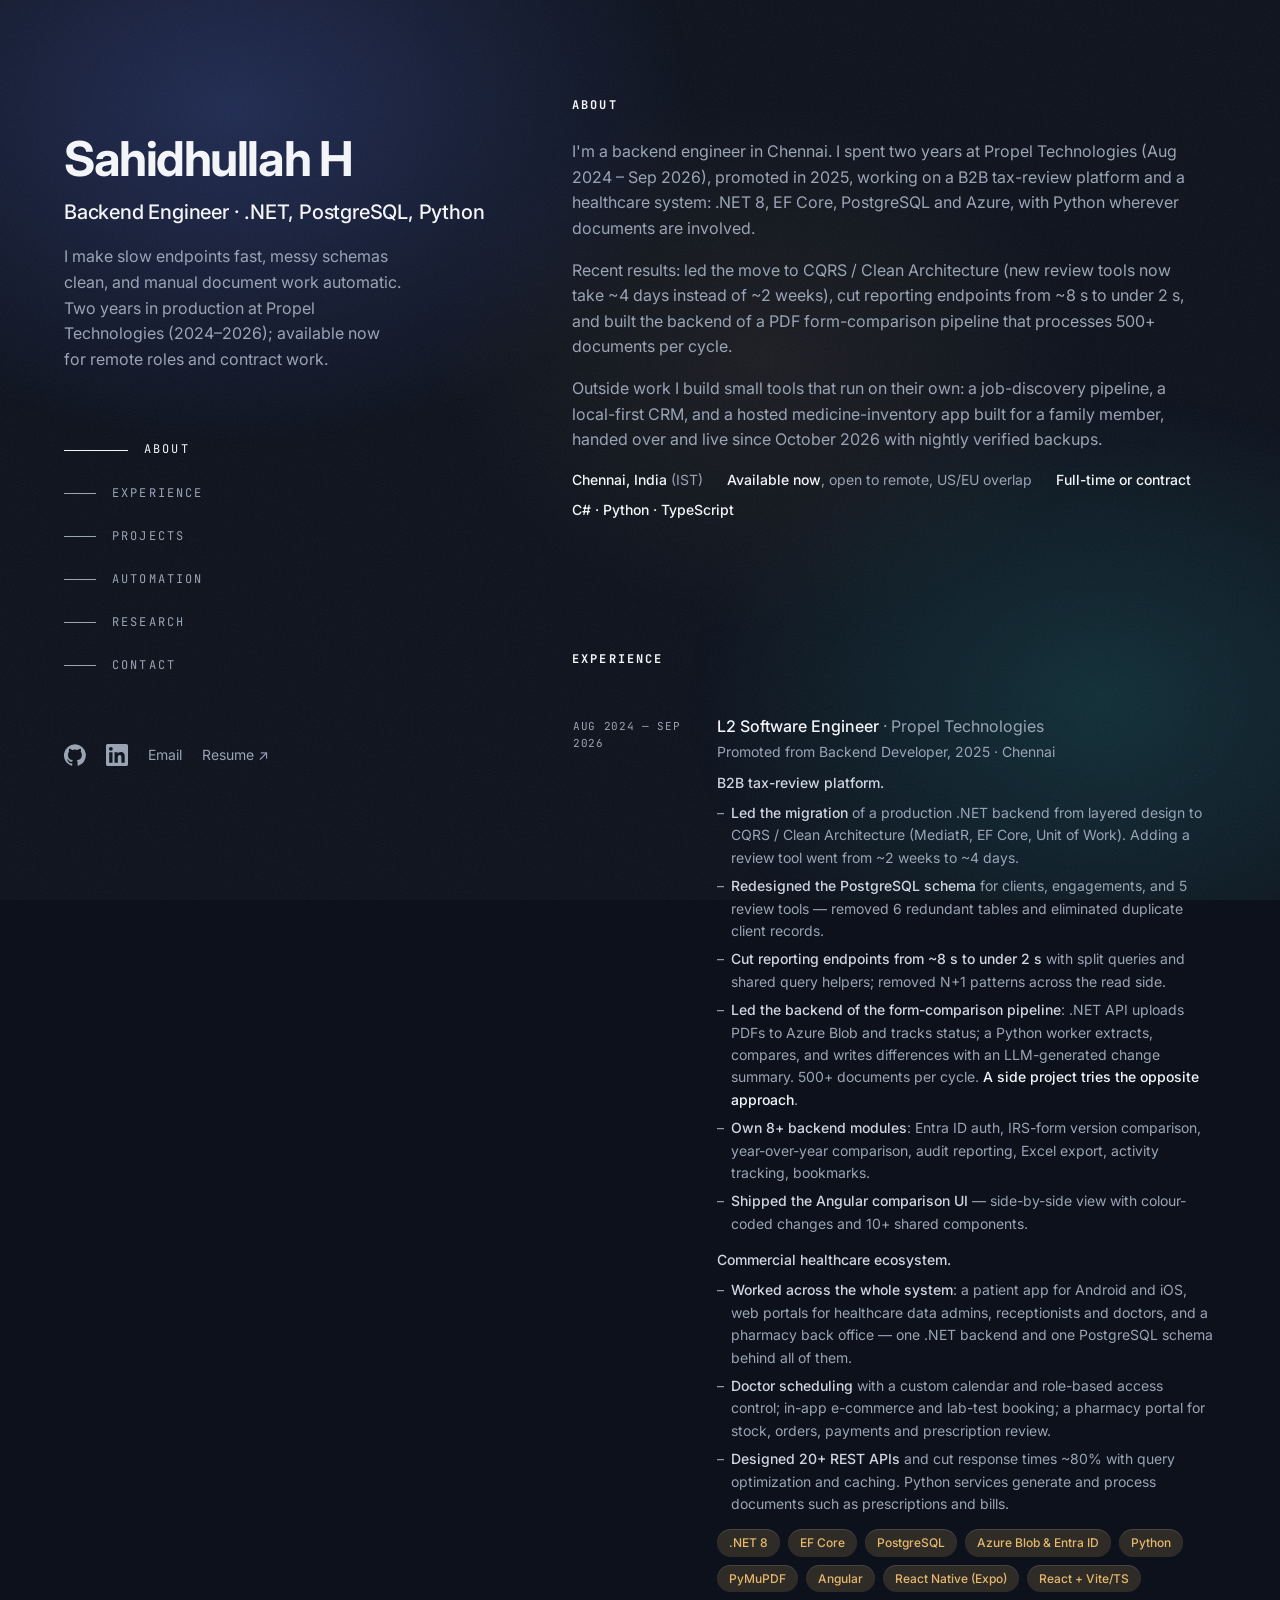
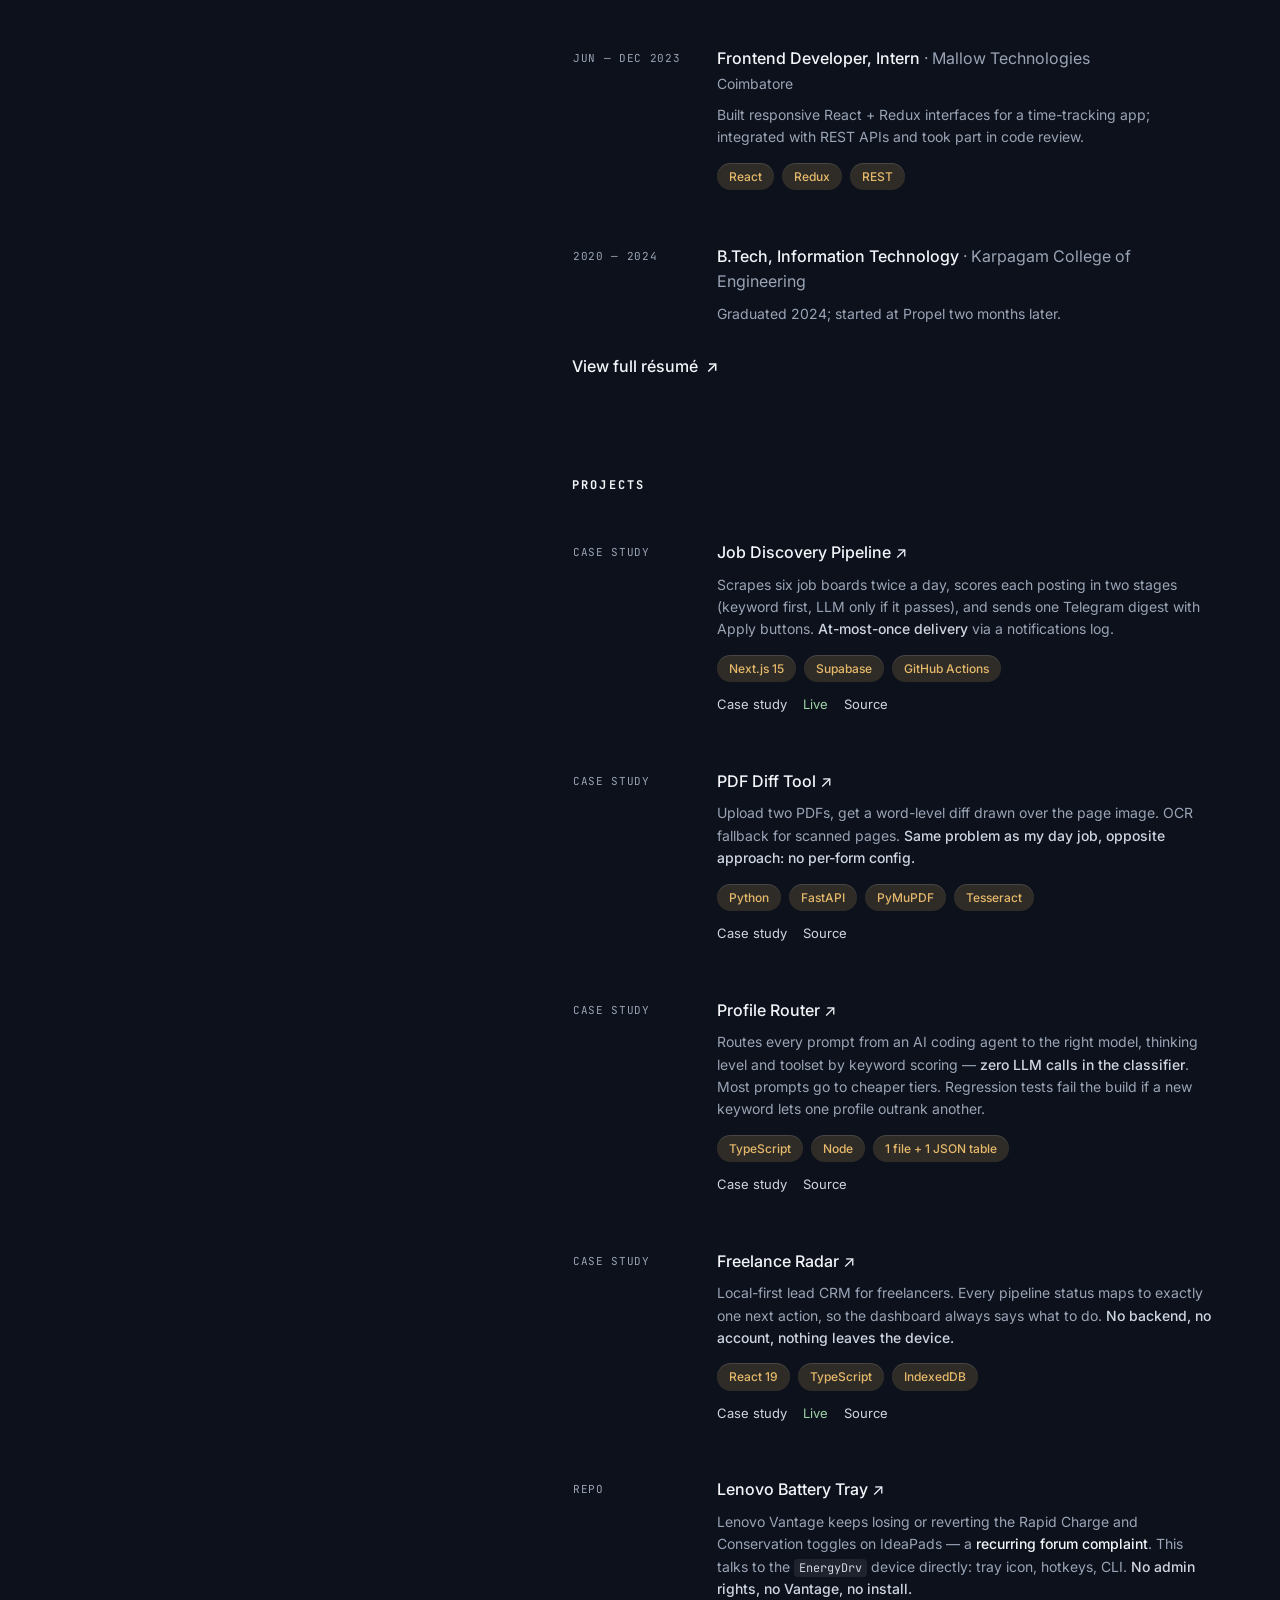
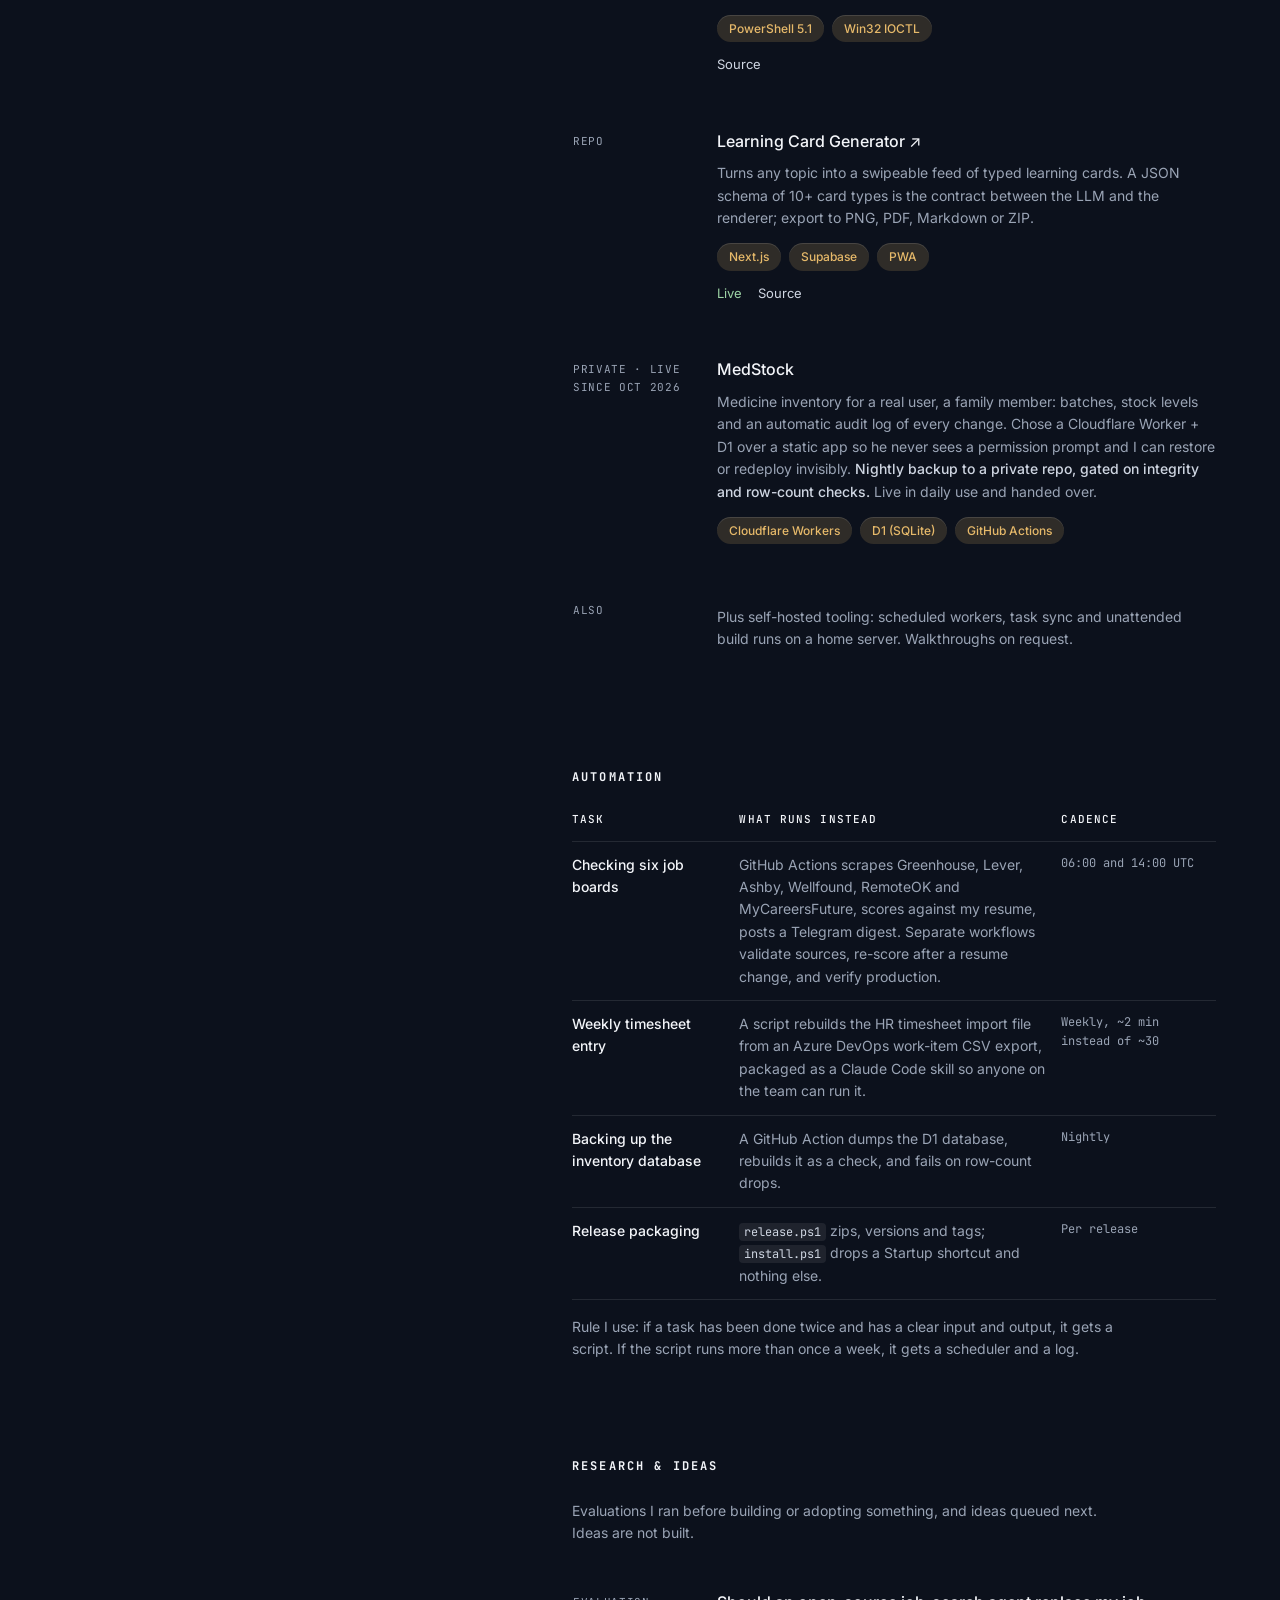
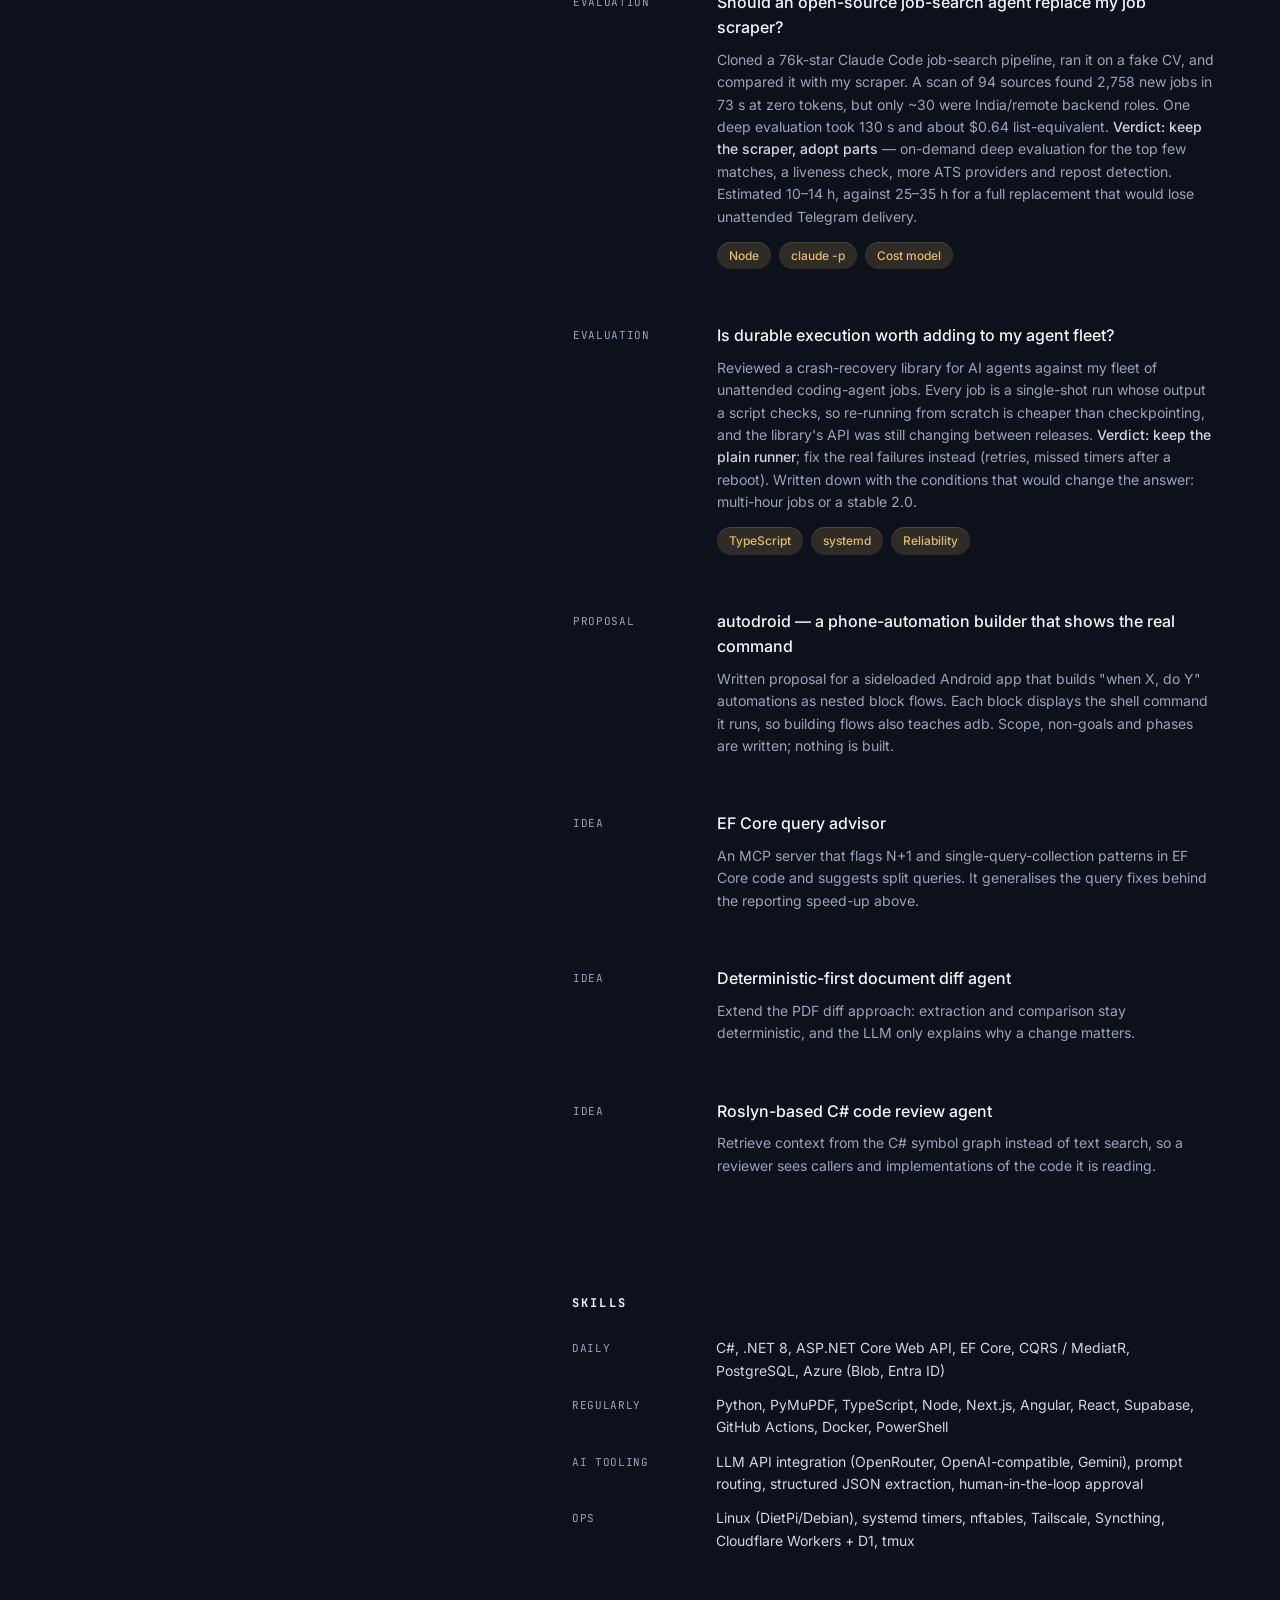
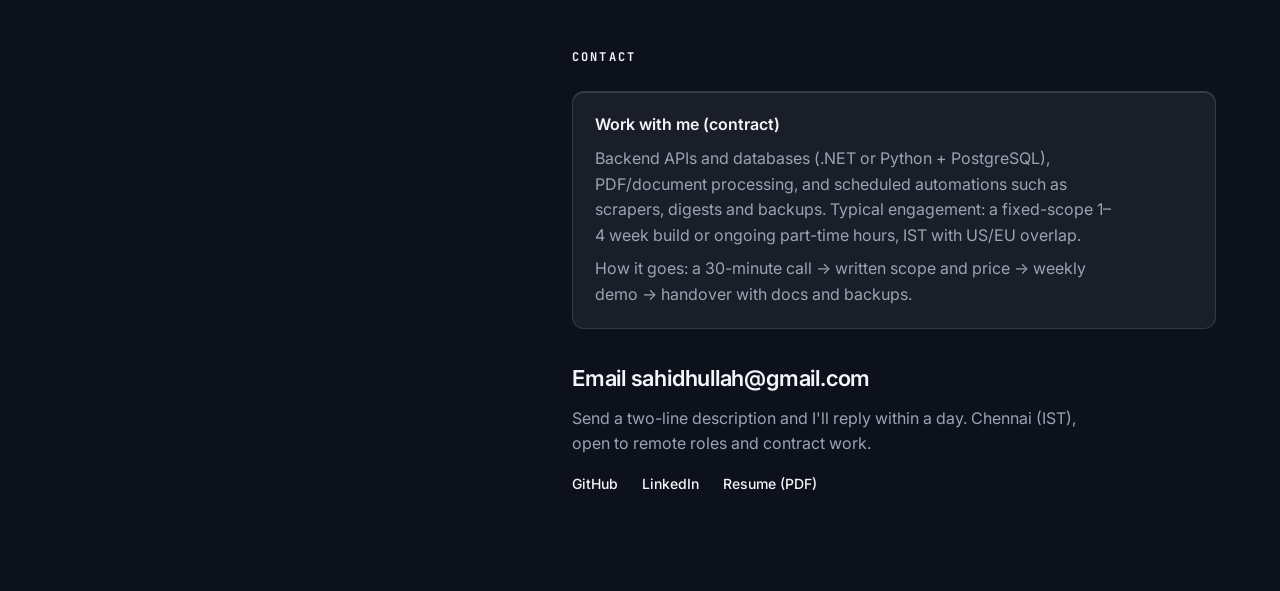
==== commit fc59f09c: "Mark Propel role as ended Sep 2026, restore Research & Ideas with real evaluations, rebuild resume P" ====
--- a/index.html
+++ b/index.html
@@ -18,7 +18,7 @@
 <link href="https://fonts.googleapis.com/css2?family=Inter:wght@400;500;600;700&family=JetBrains+Mono:wght@400;500&display=swap" rel="stylesheet">
 <link rel="stylesheet" href="styles.css">
 <script type="application/ld+json">
-{"@context":"https://schema.org","@type":"Person","name":"Sahidhullah H","jobTitle":"Backend Engineer","worksFor":{"@type":"Organization","name":"Propel Technologies"},"address":{"@type":"PostalAddress","addressLocality":"Chennai","addressCountry":"IN"},"email":"mailto:sahidhullah@gmail.com","url":"https://sahidhh.github.io/portfolio/","sameAs":["https://github.com/sahidhh","https://www.linkedin.com/in/sahidh-h/"],"knowsAbout":["C#",".NET","PostgreSQL","Python","TypeScript","Azure","CQRS"]}
+{"@context":"https://schema.org","@type":"Person","name":"Sahidhullah H","jobTitle":"Backend Engineer","address":{"@type":"PostalAddress","addressLocality":"Chennai","addressCountry":"IN"},"email":"mailto:sahidhullah@gmail.com","url":"https://sahidhh.github.io/portfolio/","sameAs":["https://github.com/sahidhh","https://www.linkedin.com/in/sahidh-h/"],"knowsAbout":["C#",".NET","PostgreSQL","Python","TypeScript","Azure","CQRS"]}
 </script>
 </head>
 <body>
@@ -28,12 +28,13 @@
   <header class="side">
     <h1><a href="index.html">Sahidhullah H</a></h1>
     <p class="role">Backend Engineer · .NET, PostgreSQL, Python</p>
-    <p class="tag">I make slow endpoints fast, messy schemas clean, and manual document work automatic. Two years in production at Propel Technologies; available for remote roles and contract work.</p>
+    <p class="tag">I make slow endpoints fast, messy schemas clean, and manual document work automatic. Two years in production at Propel Technologies (2024–2026); available now for remote roles and contract work.</p>
     <nav aria-label="Sections">
       <a href="#about" data-s="about">About</a>
       <a href="#experience" data-s="experience">Experience</a>
       <a href="#projects" data-s="projects">Projects</a>
       <a href="#automation" data-s="automation">Automation</a>
+      <a href="#research" data-s="research">Research</a>
       <a href="#contact" data-s="contact">Contact</a>
     </nav>
     <div class="social">
@@ -47,12 +48,12 @@
 
     <section id="about" class="about">
       <h2 class="sticky">About</h2>
-      <p>I'm a backend engineer at Propel Technologies in Chennai, promoted in 2025. For two years I've worked on a B2B tax-review platform and a healthcare system: .NET 8, EF Core, PostgreSQL and Azure, with Python wherever documents are involved.</p>
+      <p>I'm a backend engineer in Chennai. I spent two years at Propel Technologies (Aug 2024 – Sep 2026), promoted in 2025, working on a B2B tax-review platform and a healthcare system: .NET 8, EF Core, PostgreSQL and Azure, with Python wherever documents are involved.</p>
       <p>Recent results: led the move to CQRS / Clean Architecture (new review tools now take ~4 days instead of ~2 weeks), cut reporting endpoints from ~8 s to under 2 s, and built the backend of a PDF form-comparison pipeline that processes 500+ documents per cycle.</p>
       <p>Outside work I build small tools that run on their own: a job-discovery pipeline, a local-first CRM, and a hosted medicine-inventory app built for a family member, handed over and live since October 2026 with nightly verified backups.</p>
       <div class="facts">
       <span><b>Chennai, India</b> (IST)</span>
-      <span><b>Open to remote</b>, US/EU overlap</span>
+      <span><b>Available now</b>, open to remote, US/EU overlap</span>
       <span><b>Full-time or contract</b></span>
       <span><b>C# · Python · TypeScript</b></span>
     </div>
@@ -62,7 +63,7 @@
       <h2 class="sticky">Experience</h2>
       <div class="list">
 <div class="item">
-  <div class="when">2024 — Present</div>
+  <div class="when">Aug 2024 — Sep 2026</div>
   <div>
     <h3>L2 Software Engineer <span>· Propel Technologies</span></h3>
     <div class="sub">Promoted from Backend Developer, 2025 · Chennai</div>
@@ -192,6 +193,57 @@
     <p class="auto-note">Rule I use: if a task has been done twice and has a clear input and output, it gets a script. If the script runs more than once a week, it gets a scheduler and a log.</p>
     </section>
 
+    <section id="research">
+      <h2 class="sticky">Research &amp; Ideas</h2>
+      <p class="auto-note" style="margin-top:0;margin-bottom:24px">Evaluations I ran before building or adopting something, and ideas queued next. Ideas are not built.</p>
+      <div class="list">
+<div class="item">
+  <div class="when">Evaluation</div>
+  <div>
+    <h3>Should an open-source job-search agent replace my job scraper?</h3>
+    <p>Cloned a 76k-star Claude Code job-search pipeline, ran it on a fake CV, and compared it with my scraper. A scan of 94 sources found 2,758 new jobs in 73 s at zero tokens, but only ~30 were India/remote backend roles. One deep evaluation took 130 s and about $0.64 list-equivalent. <b>Verdict: keep the scraper, adopt parts</b> — on-demand deep evaluation for the top few matches, a liveness check, more ATS providers and repost detection. Estimated 10–14 h, against 25–35 h for a full replacement that would lose unattended Telegram delivery.</p>
+    <ul class="tags"><li>Node</li><li>claude -p</li><li>Cost model</li></ul>
+  </div>
+</div>
+<div class="item">
+  <div class="when">Evaluation</div>
+  <div>
+    <h3>Is durable execution worth adding to my agent fleet?</h3>
+    <p>Reviewed a crash-recovery library for AI agents against my fleet of unattended coding-agent jobs. Every job is a single-shot run whose output a script checks, so re-running from scratch is cheaper than checkpointing, and the library's API was still changing between releases. <b>Verdict: keep the plain runner</b>; fix the real failures instead (retries, missed timers after a reboot). Written down with the conditions that would change the answer: multi-hour jobs or a stable 2.0.</p>
+    <ul class="tags"><li>TypeScript</li><li>systemd</li><li>Reliability</li></ul>
+  </div>
+</div>
+<div class="item">
+  <div class="when">Proposal</div>
+  <div>
+    <h3>autodroid — a phone-automation builder that shows the real command</h3>
+    <p>Written proposal for a sideloaded Android app that builds "when X, do Y" automations as nested block flows. Each block displays the shell command it runs, so building flows also teaches adb. Scope, non-goals and phases are written; nothing is built.</p>
+  </div>
+</div>
+<div class="item">
+  <div class="when">Idea</div>
+  <div>
+    <h3>EF Core query advisor</h3>
+    <p>An MCP server that flags N+1 and single-query-collection patterns in EF Core code and suggests split queries. It generalises the query fixes behind the reporting speed-up above.</p>
+  </div>
+</div>
+<div class="item">
+  <div class="when">Idea</div>
+  <div>
+    <h3>Deterministic-first document diff agent</h3>
+    <p>Extend the PDF diff approach: extraction and comparison stay deterministic, and the LLM only explains why a change matters.</p>
+  </div>
+</div>
+<div class="item">
+  <div class="when">Idea</div>
+  <div>
+    <h3>Roslyn-based C# code review agent</h3>
+    <p>Retrieve context from the C# symbol graph instead of text search, so a reviewer sees callers and implementations of the code it is reading.</p>
+  </div>
+</div>
+      </div>
+    </section>
+
     <section id="skills">
       <h2 class="sticky">Skills</h2>
       <dl class="skills">
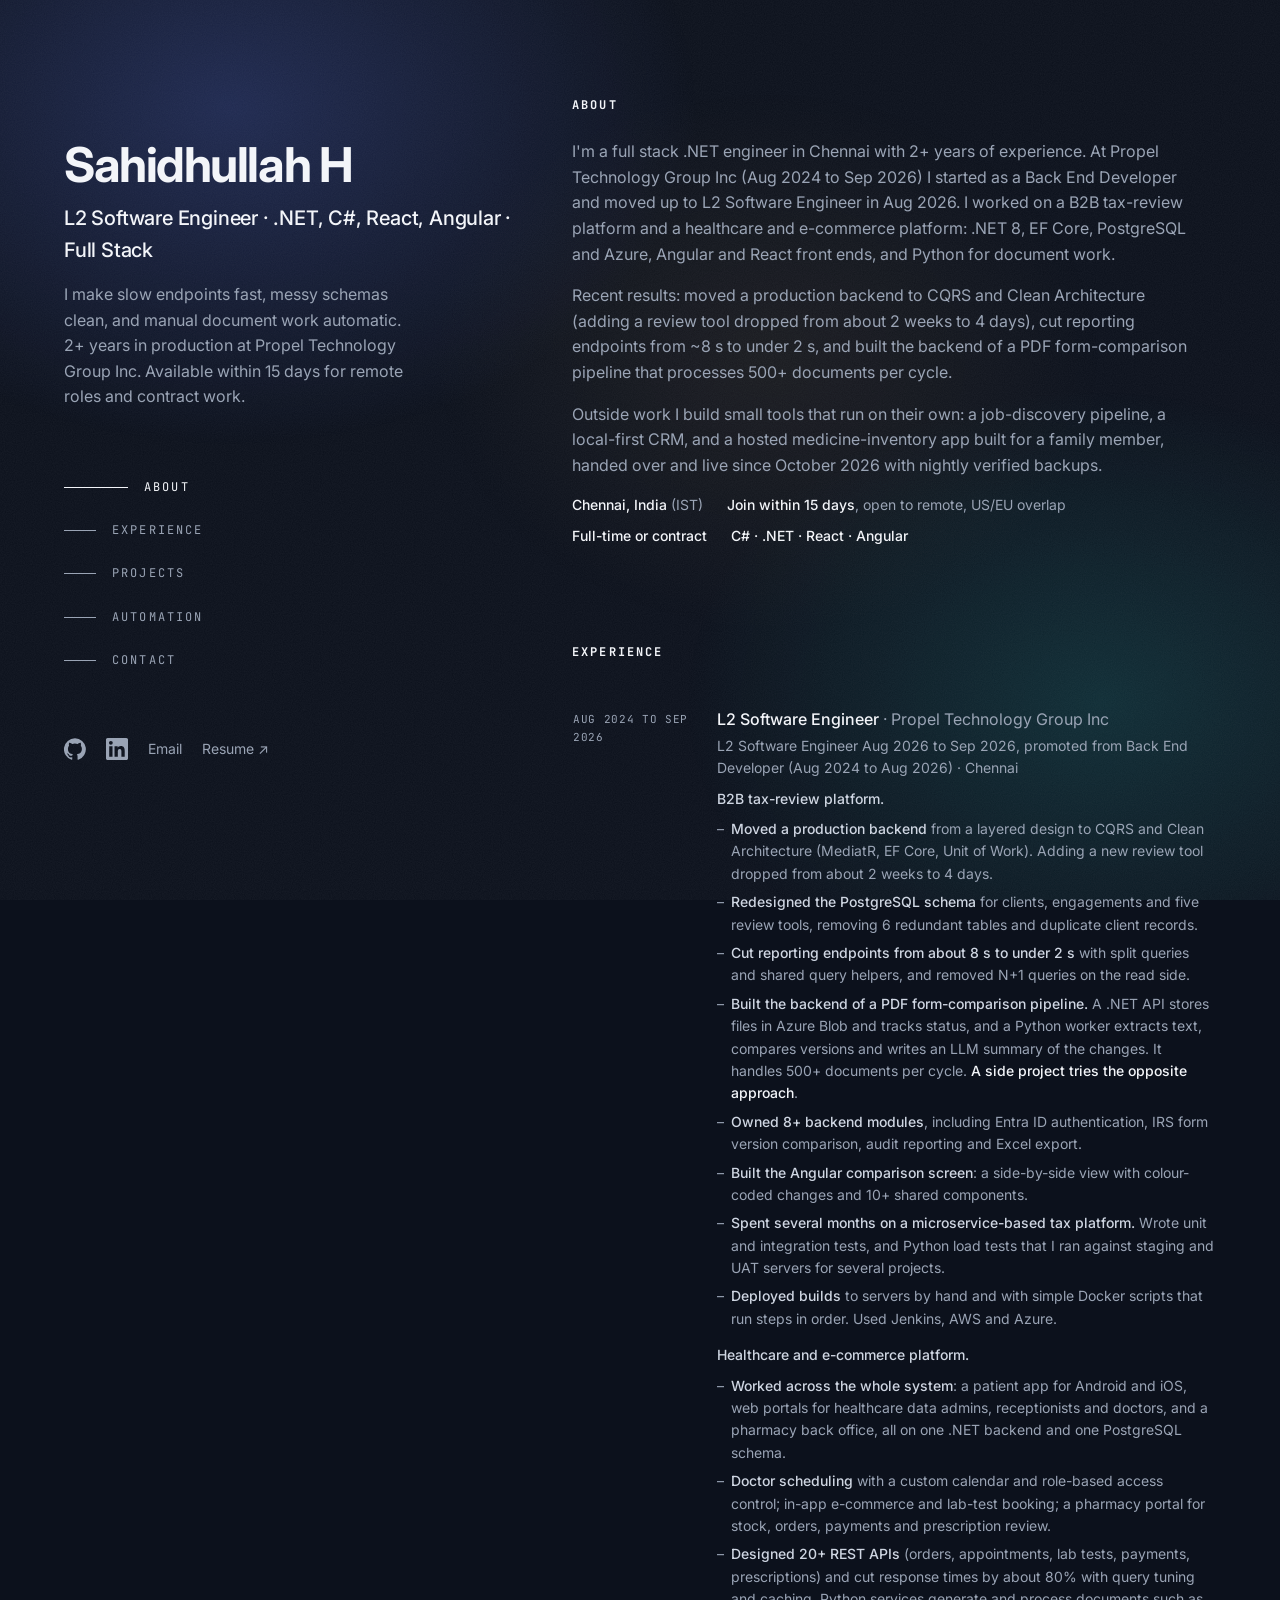
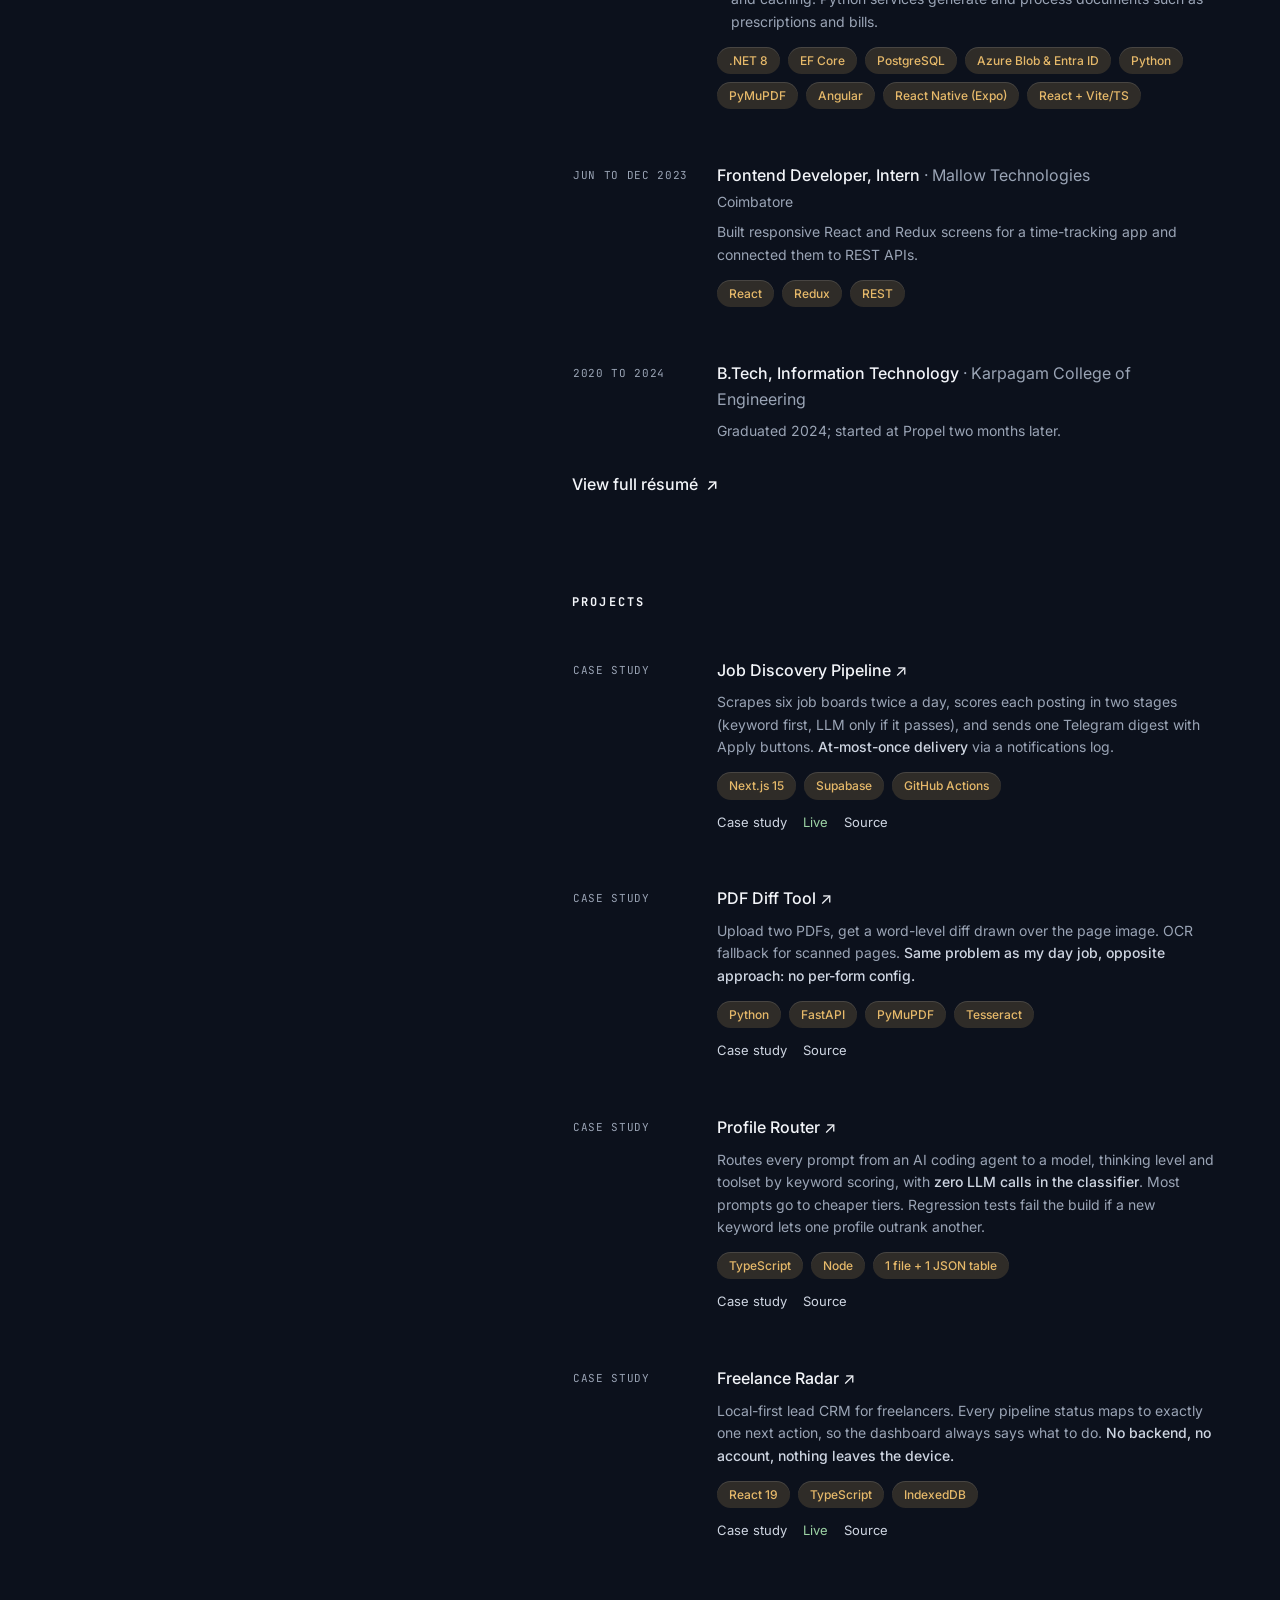
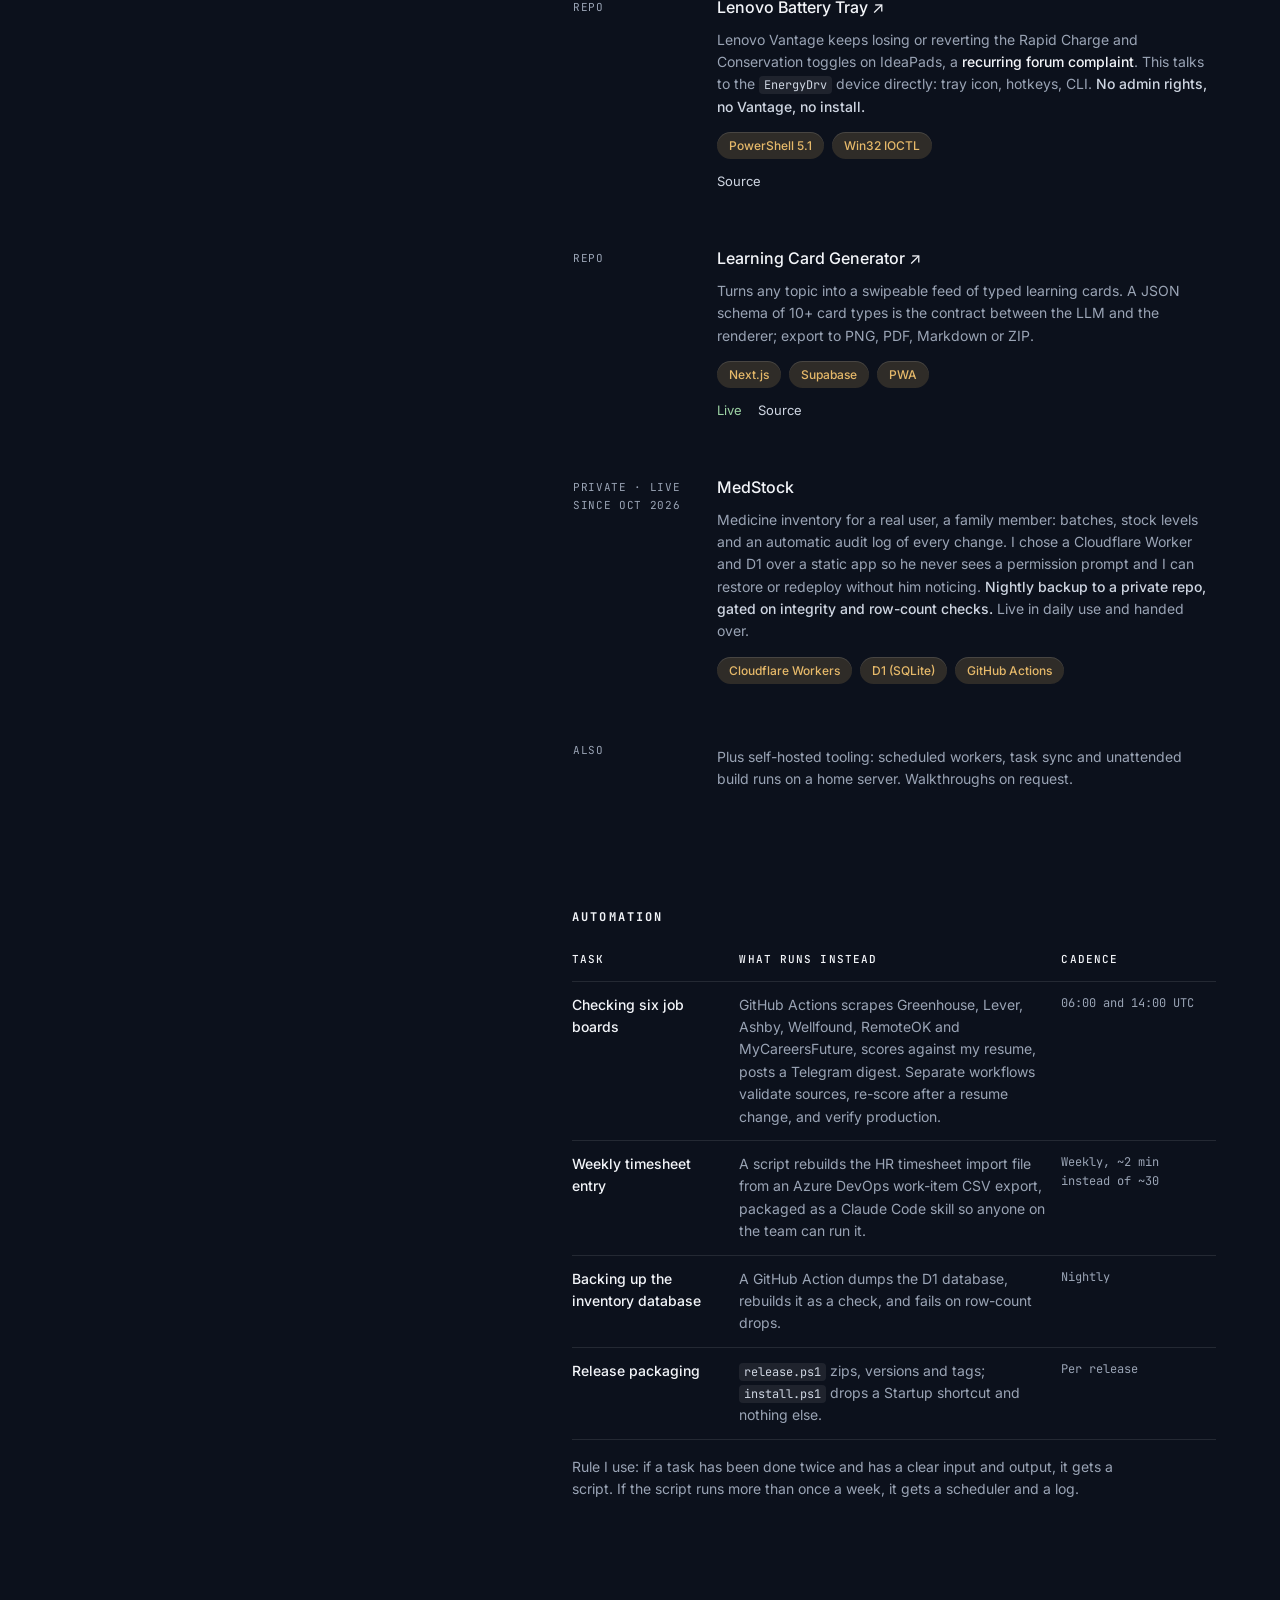
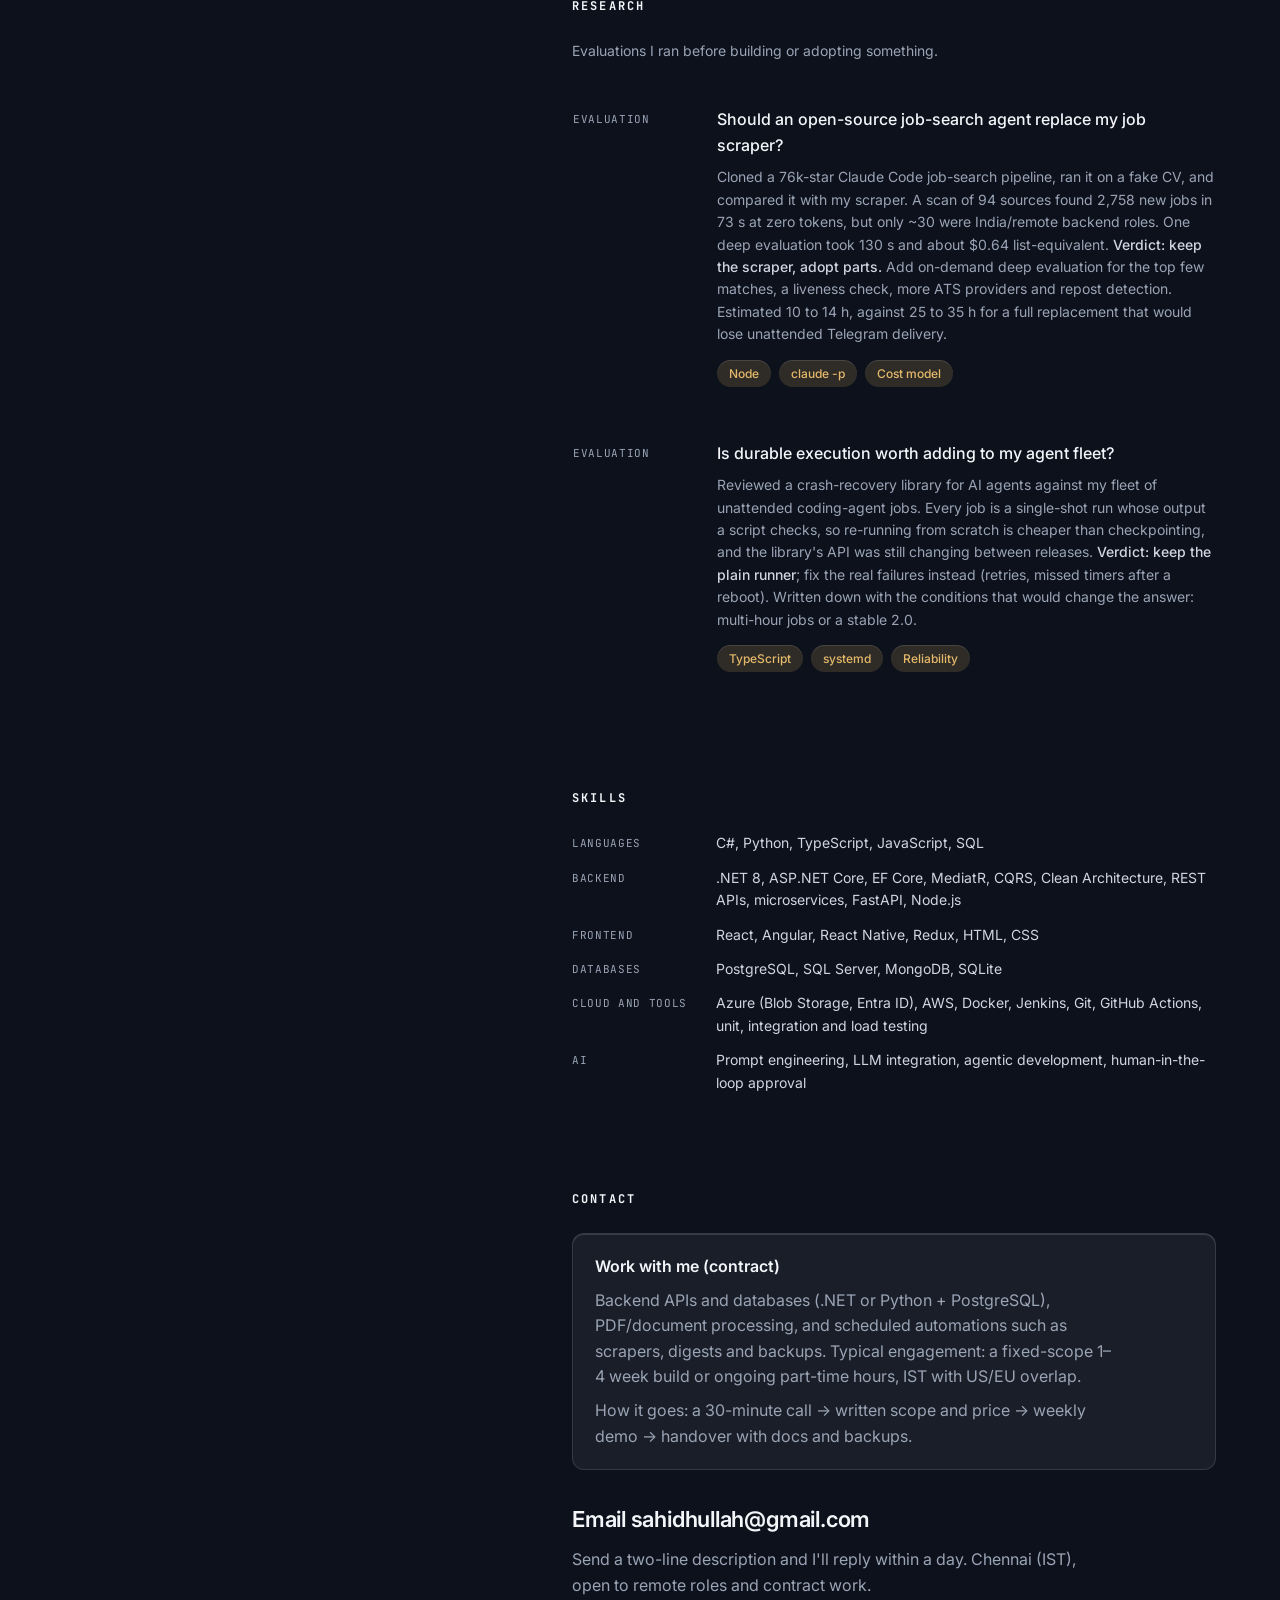
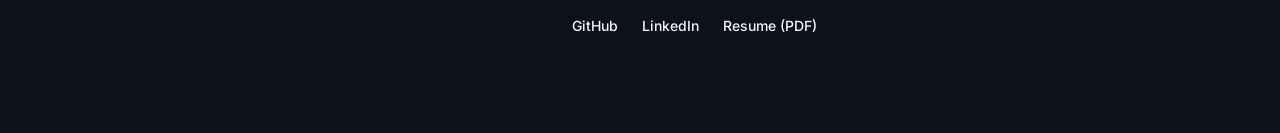
==== commit 3438edba: "Align site with new resume: L2 full stack .NET, Propel dates, skills, resume PDF, soften router clai" ====
--- a/index.html
+++ b/index.html
@@ -3,12 +3,12 @@
 <head>
 <meta charset="UTF-8">
 <meta name="viewport" content="width=device-width, initial-scale=1.0">
-<title>Sahidhullah H — Backend Engineer, .NET · PostgreSQL · Python</title>
-<meta name="description" content="Backend engineer in Chennai (IST), open to remote. Two years on a B2B tax-review platform and a healthcare ecosystem: .NET, PostgreSQL, Azure, Python. Case studies and contract work.">
+<title>Sahidhullah H | L2 Software Engineer, Full Stack .NET</title>
+<meta name="description" content="Full stack .NET engineer in Chennai (IST), open to remote. 2+ years on a B2B tax-review platform and a healthcare and e-commerce platform: C#, .NET 8, PostgreSQL, Azure, React and Angular. Case studies and contract work.">
 <link rel="canonical" href="https://sahidhh.github.io/portfolio/">
 <meta property="og:type" content="website">
-<meta property="og:title" content="Sahidhullah H — Backend Engineer, .NET · PostgreSQL · Python">
-<meta property="og:description" content="Backend engineer in Chennai (IST), open to remote. Two years on a B2B tax-review platform and a healthcare ecosystem: .NET, PostgreSQL, Azure, Python. Case studies and contract work.">
+<meta property="og:title" content="Sahidhullah H | L2 Software Engineer, Full Stack .NET">
+<meta property="og:description" content="Full stack .NET engineer in Chennai (IST), open to remote. 2+ years on a B2B tax-review platform and a healthcare and e-commerce platform: C#, .NET 8, PostgreSQL, Azure, React and Angular. Case studies and contract work.">
 <meta property="og:url" content="https://sahidhh.github.io/portfolio/">
 <meta name="twitter:card" content="summary">
 <meta name="theme-color" content="#0c111c">
@@ -18,7 +18,7 @@
 <link href="https://fonts.googleapis.com/css2?family=Inter:wght@400;500;600;700&family=JetBrains+Mono:wght@400;500&display=swap" rel="stylesheet">
 <link rel="stylesheet" href="styles.css">
 <script type="application/ld+json">
-{"@context":"https://schema.org","@type":"Person","name":"Sahidhullah H","jobTitle":"Backend Engineer","address":{"@type":"PostalAddress","addressLocality":"Chennai","addressCountry":"IN"},"email":"mailto:sahidhullah@gmail.com","url":"https://sahidhh.github.io/portfolio/","sameAs":["https://github.com/sahidhh","https://www.linkedin.com/in/sahidh-h/"],"knowsAbout":["C#",".NET","PostgreSQL","Python","TypeScript","Azure","CQRS"]}
+{"@context":"https://schema.org","@type":"Person","name":"Sahidhullah H","jobTitle":"L2 Software Engineer","address":{"@type":"PostalAddress","addressLocality":"Chennai","addressCountry":"IN"},"email":"mailto:sahidhullah@gmail.com","url":"https://sahidhh.github.io/portfolio/","sameAs":["https://github.com/sahidhh","https://www.linkedin.com/in/sahidh-h/"],"knowsAbout":["C#",".NET","ASP.NET Core","PostgreSQL","Python","TypeScript","React","Angular","Azure","CQRS"]}
 </script>
 </head>
 <body>
@@ -27,14 +27,13 @@
 <div class="shell">
   <header class="side">
     <h1><a href="index.html">Sahidhullah H</a></h1>
-    <p class="role">Backend Engineer · .NET, PostgreSQL, Python</p>
-    <p class="tag">I make slow endpoints fast, messy schemas clean, and manual document work automatic. Two years in production at Propel Technologies (2024–2026); available now for remote roles and contract work.</p>
+    <p class="role">L2 Software Engineer · .NET, C#, React, Angular · Full Stack</p>
+    <p class="tag">I make slow endpoints fast, messy schemas clean, and manual document work automatic. 2+ years in production at Propel Technology Group Inc. Available within 15 days for remote roles and contract work.</p>
     <nav aria-label="Sections">
       <a href="#about" data-s="about">About</a>
       <a href="#experience" data-s="experience">Experience</a>
       <a href="#projects" data-s="projects">Projects</a>
       <a href="#automation" data-s="automation">Automation</a>
-      <a href="#research" data-s="research">Research</a>
       <a href="#contact" data-s="contact">Contact</a>
     </nav>
     <div class="social">
@@ -48,14 +47,14 @@
 
     <section id="about" class="about">
       <h2 class="sticky">About</h2>
-      <p>I'm a backend engineer in Chennai. I spent two years at Propel Technologies (Aug 2024 – Sep 2026), promoted in 2025, working on a B2B tax-review platform and a healthcare system: .NET 8, EF Core, PostgreSQL and Azure, with Python wherever documents are involved.</p>
-      <p>Recent results: led the move to CQRS / Clean Architecture (new review tools now take ~4 days instead of ~2 weeks), cut reporting endpoints from ~8 s to under 2 s, and built the backend of a PDF form-comparison pipeline that processes 500+ documents per cycle.</p>
+      <p>I'm a full stack .NET engineer in Chennai with 2+ years of experience. At Propel Technology Group Inc (Aug 2024 to Sep 2026) I started as a Back End Developer and moved up to L2 Software Engineer in Aug 2026. I worked on a B2B tax-review platform and a healthcare and e-commerce platform: .NET 8, EF Core, PostgreSQL and Azure, Angular and React front ends, and Python for document work.</p>
+      <p>Recent results: moved a production backend to CQRS and Clean Architecture (adding a review tool dropped from about 2 weeks to 4 days), cut reporting endpoints from ~8 s to under 2 s, and built the backend of a PDF form-comparison pipeline that processes 500+ documents per cycle.</p>
       <p>Outside work I build small tools that run on their own: a job-discovery pipeline, a local-first CRM, and a hosted medicine-inventory app built for a family member, handed over and live since October 2026 with nightly verified backups.</p>
       <div class="facts">
       <span><b>Chennai, India</b> (IST)</span>
-      <span><b>Available now</b>, open to remote, US/EU overlap</span>
+      <span><b>Join within 15 days</b>, open to remote, US/EU overlap</span>
       <span><b>Full-time or contract</b></span>
-      <span><b>C# · Python · TypeScript</b></span>
+      <span><b>C# · .NET · React · Angular</b></span>
     </div>
           </section>
 
@@ -63,39 +62,41 @@
       <h2 class="sticky">Experience</h2>
       <div class="list">
 <div class="item">
-  <div class="when">Aug 2024 — Sep 2026</div>
-  <div>
-    <h3>L2 Software Engineer <span>· Propel Technologies</span></h3>
-    <div class="sub">Promoted from Backend Developer, 2025 · Chennai</div>
+  <div class="when">Aug 2024 to Sep 2026</div>
+  <div>
+    <h3>L2 Software Engineer <span>· Propel Technology Group Inc</span></h3>
+    <div class="sub">L2 Software Engineer Aug 2026 to Sep 2026, promoted from Back End Developer (Aug 2024 to Aug 2026) · Chennai</div>
     <p><b>B2B tax-review platform.</b></p>
     <ul class="pts">
-          <li><strong>Led the migration</strong> of a production .NET backend from layered design to CQRS / Clean Architecture (MediatR, EF Core, Unit of Work). Adding a review tool went from ~2 weeks to ~4 days.</li>
-          <li><strong>Redesigned the PostgreSQL schema</strong> for clients, engagements, and 5 review tools — removed 6 redundant tables and eliminated duplicate client records.</li>
-          <li><strong>Cut reporting endpoints from ~8 s to under 2 s</strong> with split queries and shared query helpers; removed N+1 patterns across the read side.</li>
-          <li><strong>Led the backend of the form-comparison pipeline</strong>: .NET API uploads PDFs to Azure Blob and tracks status; a Python worker extracts, compares, and writes differences with an LLM-generated change summary. 500+ documents per cycle. <a href="projects/pdf-diff.html">A side project tries the opposite approach</a>.</li>
-          <li><strong>Own 8+ backend modules</strong>: Entra ID auth, IRS-form version comparison, year-over-year comparison, audit reporting, Excel export, activity tracking, bookmarks.</li>
-          <li><strong>Shipped the Angular comparison UI</strong> — side-by-side view with colour-coded changes and 10+ shared components.</li>
+          <li><strong>Moved a production backend</strong> from a layered design to CQRS and Clean Architecture (MediatR, EF Core, Unit of Work). Adding a new review tool dropped from about 2 weeks to 4 days.</li>
+          <li><strong>Redesigned the PostgreSQL schema</strong> for clients, engagements and five review tools, removing 6 redundant tables and duplicate client records.</li>
+          <li><strong>Cut reporting endpoints from about 8 s to under 2 s</strong> with split queries and shared query helpers, and removed N+1 queries on the read side.</li>
+          <li><strong>Built the backend of a PDF form-comparison pipeline.</strong> A .NET API stores files in Azure Blob and tracks status, and a Python worker extracts text, compares versions and writes an LLM summary of the changes. It handles 500+ documents per cycle. <a href="projects/pdf-diff.html">A side project tries the opposite approach</a>.</li>
+          <li><strong>Owned 8+ backend modules</strong>, including Entra ID authentication, IRS form version comparison, audit reporting and Excel export.</li>
+          <li><strong>Built the Angular comparison screen</strong>: a side-by-side view with colour-coded changes and 10+ shared components.</li>
+          <li><strong>Spent several months on a microservice-based tax platform.</strong> Wrote unit and integration tests, and Python load tests that I ran against staging and UAT servers for several projects.</li>
+          <li><strong>Deployed builds</strong> to servers by hand and with simple Docker scripts that run steps in order. Used Jenkins, AWS and Azure.</li>
         </ul>
-    <p style="margin-top:14px"><b>Commercial healthcare ecosystem.</b></p>
+    <p style="margin-top:14px"><b>Healthcare and e-commerce platform.</b></p>
     <ul class="pts">
-          <li><strong>Worked across the whole system</strong>: a patient app for Android and iOS, web portals for healthcare data admins, receptionists and doctors, and a pharmacy back office — one .NET backend and one PostgreSQL schema behind all of them.</li>
+          <li><strong>Worked across the whole system</strong>: a patient app for Android and iOS, web portals for healthcare data admins, receptionists and doctors, and a pharmacy back office, all on one .NET backend and one PostgreSQL schema.</li>
           <li><strong>Doctor scheduling</strong> with a custom calendar and role-based access control; in-app e-commerce and lab-test booking; a pharmacy portal for stock, orders, payments and prescription review.</li>
-          <li><strong>Designed 20+ REST APIs</strong> and cut response times ~80% with query optimization and caching. Python services generate and process documents such as prescriptions and bills.</li>
+          <li><strong>Designed 20+ REST APIs</strong> (orders, appointments, lab tests, payments, prescriptions) and cut response times by about 80% with query tuning and caching. Python services generate and process documents such as prescriptions and bills.</li>
         </ul>
     <ul class="tags"><li>.NET 8</li><li>EF Core</li><li>PostgreSQL</li><li>Azure Blob & Entra ID</li><li>Python</li><li>PyMuPDF</li><li>Angular</li><li>React Native (Expo)</li><li>React + Vite/TS</li></ul>
   </div>
 </div>
 <div class="item">
-  <div class="when">Jun — Dec 2023</div>
+  <div class="when">Jun to Dec 2023</div>
   <div>
     <h3>Frontend Developer, Intern <span>· Mallow Technologies</span></h3>
     <div class="sub">Coimbatore</div>
-    <p>Built responsive React + Redux interfaces for a time-tracking app; integrated with REST APIs and took part in code review.</p>
+    <p>Built responsive React and Redux screens for a time-tracking app and connected them to REST APIs.</p>
     <ul class="tags"><li>React</li><li>Redux</li><li>REST</li></ul>
   </div>
 </div>
 <div class="item">
-  <div class="when">2020 — 2024</div>
+  <div class="when">2020 to 2024</div>
   <div>
     <h3>B.Tech, Information Technology <span>· Karpagam College of Engineering</span></h3>
     <p>Graduated 2024; started at Propel two months later.</p>
@@ -130,7 +131,7 @@
   <div class="when">Case study</div>
   <div>
     <h3><a href="projects/profile-router.html">Profile Router <span class="arr">↗</span></a></h3>
-    <p>Routes every prompt from an AI coding agent to the right model, thinking level and toolset by keyword scoring — <b>zero LLM calls in the classifier</b>. Most prompts go to cheaper tiers. Regression tests fail the build if a new keyword lets one profile outrank another.</p>
+    <p>Routes every prompt from an AI coding agent to a model, thinking level and toolset by keyword scoring, with <b>zero LLM calls in the classifier</b>. Most prompts go to cheaper tiers. Regression tests fail the build if a new keyword lets one profile outrank another.</p>
     <ul class="tags"><li>TypeScript</li><li>Node</li><li>1 file + 1 JSON table</li></ul>
     <div class="links"><a href="projects/profile-router.html">Case study</a><a href="https://github.com/sahidhh/profile-router" target="_blank" rel="noopener">Source</a></div>
   </div>
@@ -148,7 +149,7 @@
   <div class="when">Repo</div>
   <div>
     <h3><a href="https://github.com/sahidhh/lenovo-battery-tray" target="_blank" rel="noopener">Lenovo Battery Tray <span class="arr">↗</span></a></h3>
-    <p>Lenovo Vantage keeps losing or reverting the Rapid Charge and Conservation toggles on IdeaPads — a <a href="https://forums.lenovo.com/t5/Lenovo-IdeaPad-1xx-3xx-5xx-7xx-Edge-LaVie-Z-Flex-Laptops/Rapid-charge-automatically-turns-off/m-p/10040554" target="_blank" rel="noopener">recurring forum complaint</a>. This talks to the <code>EnergyDrv</code> device directly: tray icon, hotkeys, CLI. <b>No admin rights, no Vantage, no install.</b></p>
+    <p>Lenovo Vantage keeps losing or reverting the Rapid Charge and Conservation toggles on IdeaPads, a <a href="https://forums.lenovo.com/t5/Lenovo-IdeaPad-1xx-3xx-5xx-7xx-Edge-LaVie-Z-Flex-Laptops/Rapid-charge-automatically-turns-off/m-p/10040554" target="_blank" rel="noopener">recurring forum complaint</a>. This talks to the <code>EnergyDrv</code> device directly: tray icon, hotkeys, CLI. <b>No admin rights, no Vantage, no install.</b></p>
     <ul class="tags"><li>PowerShell 5.1</li><li>Win32 IOCTL</li></ul>
     <div class="links"><a href="https://github.com/sahidhh/lenovo-battery-tray" target="_blank" rel="noopener">Source</a></div>
   </div>
@@ -166,7 +167,7 @@
   <div class="when">Private · live since Oct 2026</div>
   <div>
     <h3>MedStock</h3>
-    <p>Medicine inventory for a real user, a family member: batches, stock levels and an automatic audit log of every change. Chose a Cloudflare Worker + D1 over a static app so he never sees a permission prompt and I can restore or redeploy invisibly. <b>Nightly backup to a private repo, gated on integrity and row-count checks.</b> Live in daily use and handed over.</p>
+    <p>Medicine inventory for a real user, a family member: batches, stock levels and an automatic audit log of every change. I chose a Cloudflare Worker and D1 over a static app so he never sees a permission prompt and I can restore or redeploy without him noticing. <b>Nightly backup to a private repo, gated on integrity and row-count checks.</b> Live in daily use and handed over.</p>
     <ul class="tags"><li>Cloudflare Workers</li><li>D1 (SQLite)</li><li>GitHub Actions</li></ul>
   </div>
 </div>
@@ -194,14 +195,14 @@
     </section>
 
     <section id="research">
-      <h2 class="sticky">Research &amp; Ideas</h2>
-      <p class="auto-note" style="margin-top:0;margin-bottom:24px">Evaluations I ran before building or adopting something, and ideas queued next. Ideas are not built.</p>
+      <h2 class="sticky">Research</h2>
+      <p class="auto-note" style="margin-top:0;margin-bottom:24px">Evaluations I ran before building or adopting something.</p>
       <div class="list">
 <div class="item">
   <div class="when">Evaluation</div>
   <div>
     <h3>Should an open-source job-search agent replace my job scraper?</h3>
-    <p>Cloned a 76k-star Claude Code job-search pipeline, ran it on a fake CV, and compared it with my scraper. A scan of 94 sources found 2,758 new jobs in 73 s at zero tokens, but only ~30 were India/remote backend roles. One deep evaluation took 130 s and about $0.64 list-equivalent. <b>Verdict: keep the scraper, adopt parts</b> — on-demand deep evaluation for the top few matches, a liveness check, more ATS providers and repost detection. Estimated 10–14 h, against 25–35 h for a full replacement that would lose unattended Telegram delivery.</p>
+    <p>Cloned a 76k-star Claude Code job-search pipeline, ran it on a fake CV, and compared it with my scraper. A scan of 94 sources found 2,758 new jobs in 73 s at zero tokens, but only ~30 were India/remote backend roles. One deep evaluation took 130 s and about $0.64 list-equivalent. <b>Verdict: keep the scraper, adopt parts.</b> Add on-demand deep evaluation for the top few matches, a liveness check, more ATS providers and repost detection. Estimated 10 to 14 h, against 25 to 35 h for a full replacement that would lose unattended Telegram delivery.</p>
     <ul class="tags"><li>Node</li><li>claude -p</li><li>Cost model</li></ul>
   </div>
 </div>
@@ -213,44 +214,18 @@
     <ul class="tags"><li>TypeScript</li><li>systemd</li><li>Reliability</li></ul>
   </div>
 </div>
-<div class="item">
-  <div class="when">Proposal</div>
-  <div>
-    <h3>autodroid — a phone-automation builder that shows the real command</h3>
-    <p>Written proposal for a sideloaded Android app that builds "when X, do Y" automations as nested block flows. Each block displays the shell command it runs, so building flows also teaches adb. Scope, non-goals and phases are written; nothing is built.</p>
-  </div>
-</div>
-<div class="item">
-  <div class="when">Idea</div>
-  <div>
-    <h3>EF Core query advisor</h3>
-    <p>An MCP server that flags N+1 and single-query-collection patterns in EF Core code and suggests split queries. It generalises the query fixes behind the reporting speed-up above.</p>
-  </div>
-</div>
-<div class="item">
-  <div class="when">Idea</div>
-  <div>
-    <h3>Deterministic-first document diff agent</h3>
-    <p>Extend the PDF diff approach: extraction and comparison stay deterministic, and the LLM only explains why a change matters.</p>
-  </div>
-</div>
-<div class="item">
-  <div class="when">Idea</div>
-  <div>
-    <h3>Roslyn-based C# code review agent</h3>
-    <p>Retrieve context from the C# symbol graph instead of text search, so a reviewer sees callers and implementations of the code it is reading.</p>
-  </div>
-</div>
       </div>
     </section>
 
     <section id="skills">
       <h2 class="sticky">Skills</h2>
       <dl class="skills">
-      <dt>Daily</dt><dd>C#, .NET 8, ASP.NET Core Web API, EF Core, CQRS / MediatR, PostgreSQL, Azure (Blob, Entra ID)</dd>
-      <dt>Regularly</dt><dd>Python, PyMuPDF, TypeScript, Node, Next.js, Angular, React, Supabase, GitHub Actions, Docker, PowerShell</dd>
-      <dt>AI tooling</dt><dd>LLM API integration (OpenRouter, OpenAI-compatible, Gemini), prompt routing, structured JSON extraction, human-in-the-loop approval</dd>
-      <dt>Ops</dt><dd>Linux (DietPi/Debian), systemd timers, nftables, Tailscale, Syncthing, Cloudflare Workers + D1, tmux</dd>
+      <dt>Languages</dt><dd>C#, Python, TypeScript, JavaScript, SQL</dd>
+      <dt>Backend</dt><dd>.NET 8, ASP.NET Core, EF Core, MediatR, CQRS, Clean Architecture, REST APIs, microservices, FastAPI, Node.js</dd>
+      <dt>Frontend</dt><dd>React, Angular, React Native, Redux, HTML, CSS</dd>
+      <dt>Databases</dt><dd>PostgreSQL, SQL Server, MongoDB, SQLite</dd>
+      <dt>Cloud and tools</dt><dd>Azure (Blob Storage, Entra ID), AWS, Docker, Jenkins, Git, GitHub Actions, unit, integration and load testing</dd>
+      <dt>AI</dt><dd>Prompt engineering, LLM integration, agentic development, human-in-the-loop approval</dd>
     </dl>
     </section>
 
--- a/styles.css
+++ b/styles.css
@@ -60,7 +60,7 @@
 /* about */
 .about p { max-width: 62ch; margin-bottom: 16px; }
 .about p b { color: var(--hd); font-weight: 500; }
-.facts { display: flex; flex-wrap: wrap; gap: 8px 24px; font-size: 14px; margin: 8px 0 32px; }
+.facts { display: flex; flex-wrap: wrap; gap: 8px 24px; font-size: 14px; margin: 8px 0 0; }
 .facts b { color: var(--hd); font-weight: 500; }
 
 /* experience + project rows: the Chiang row */
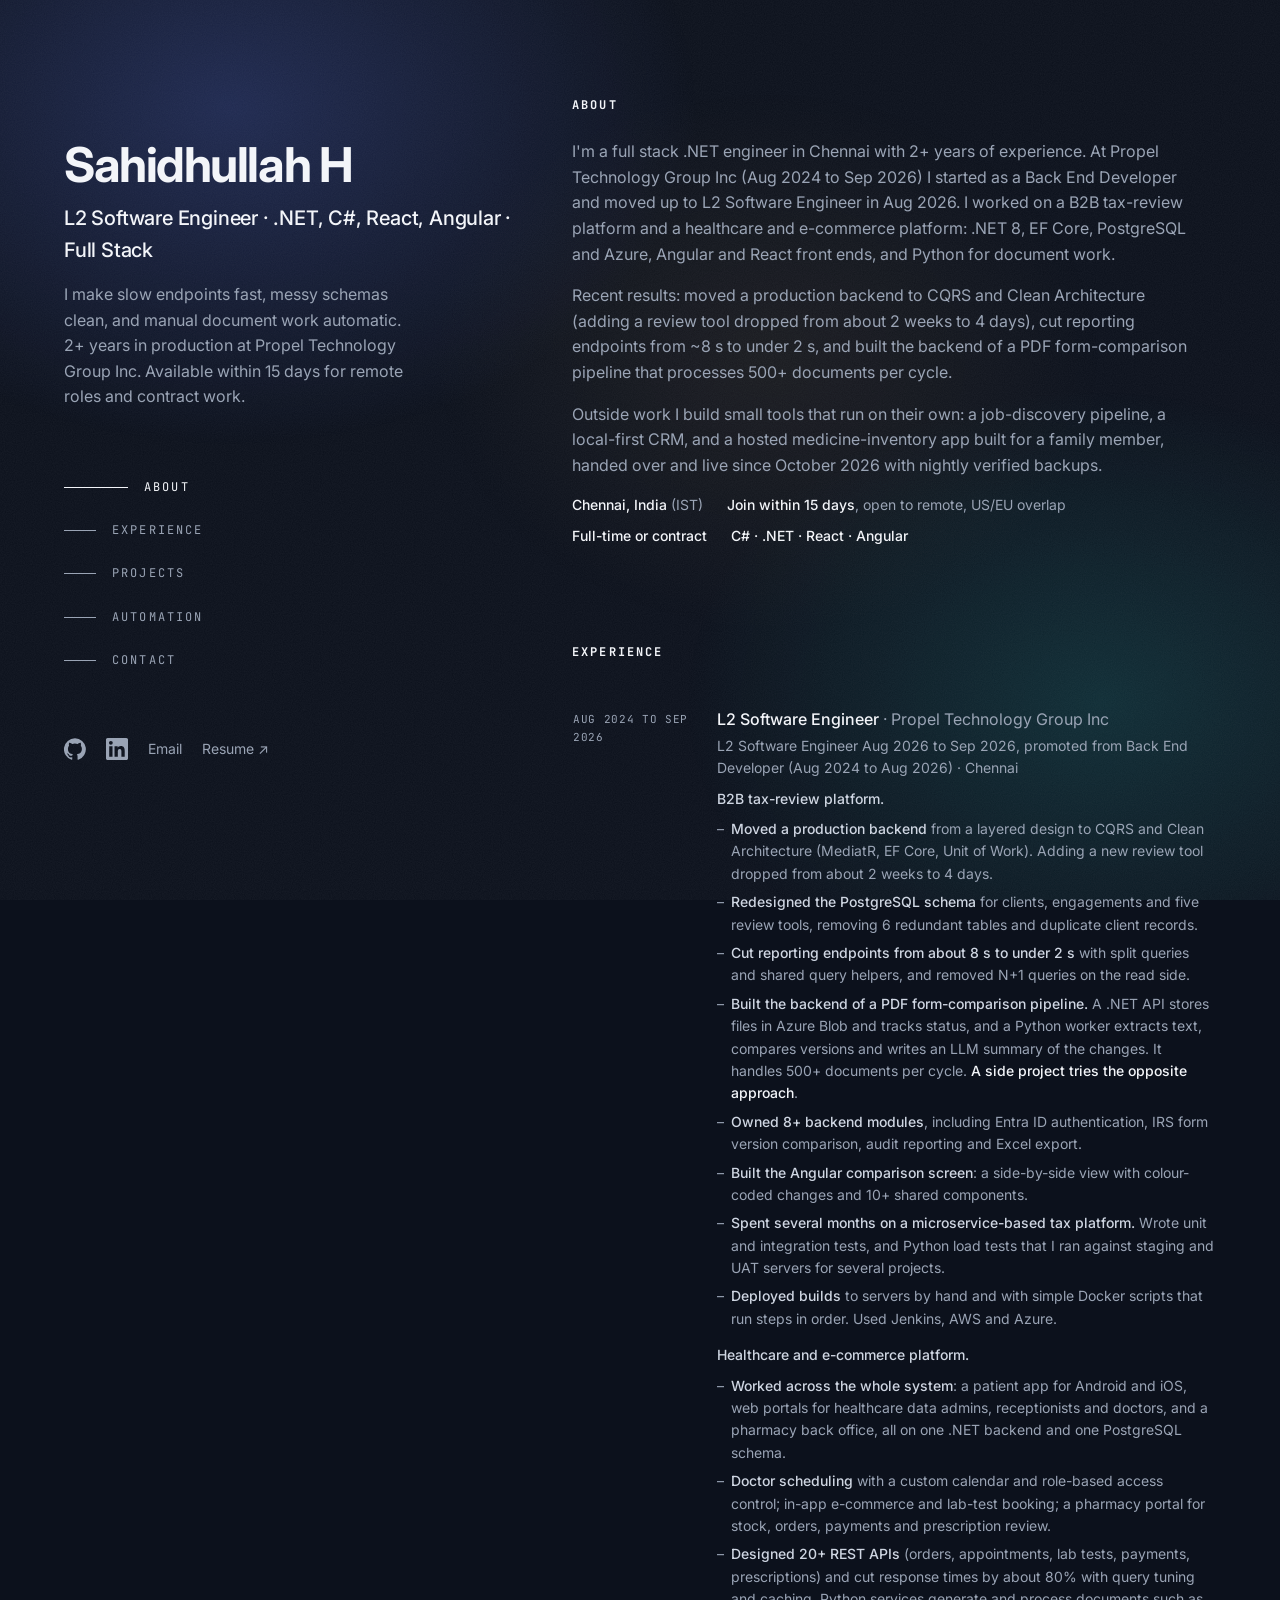
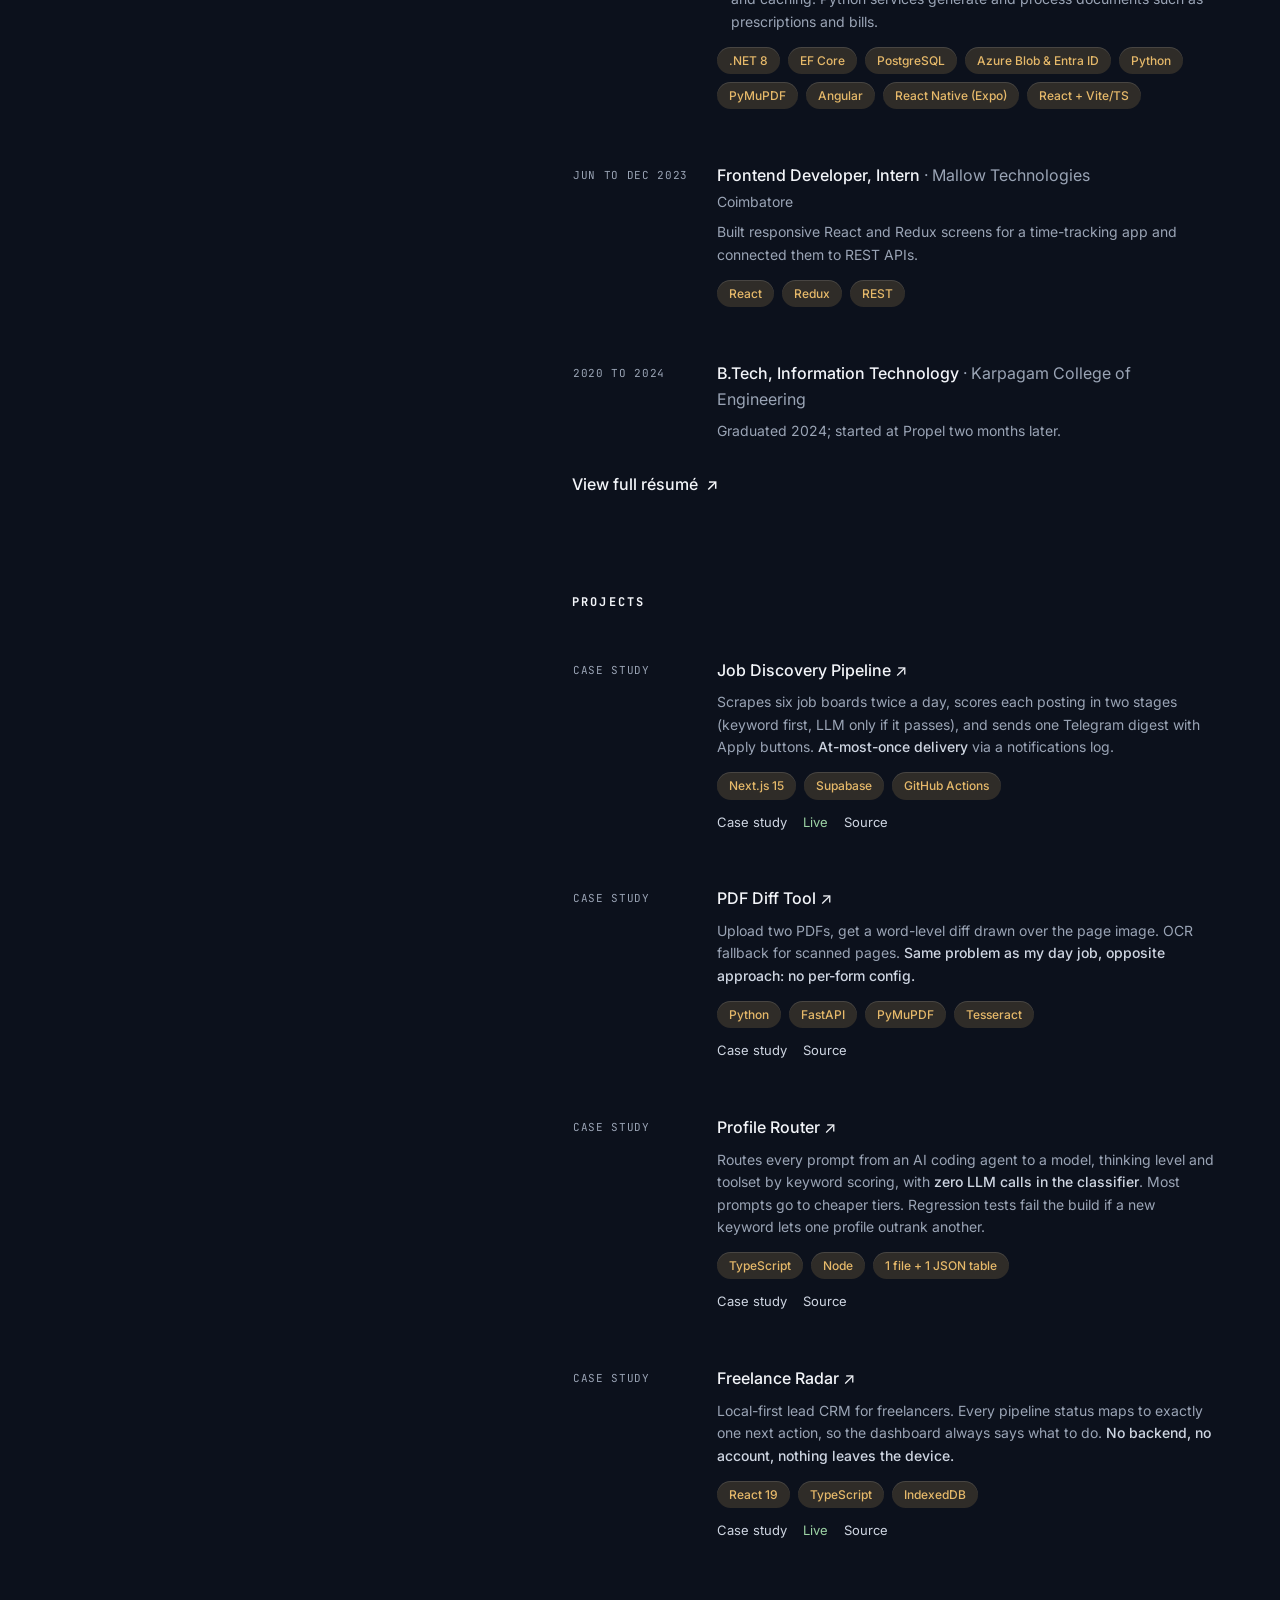
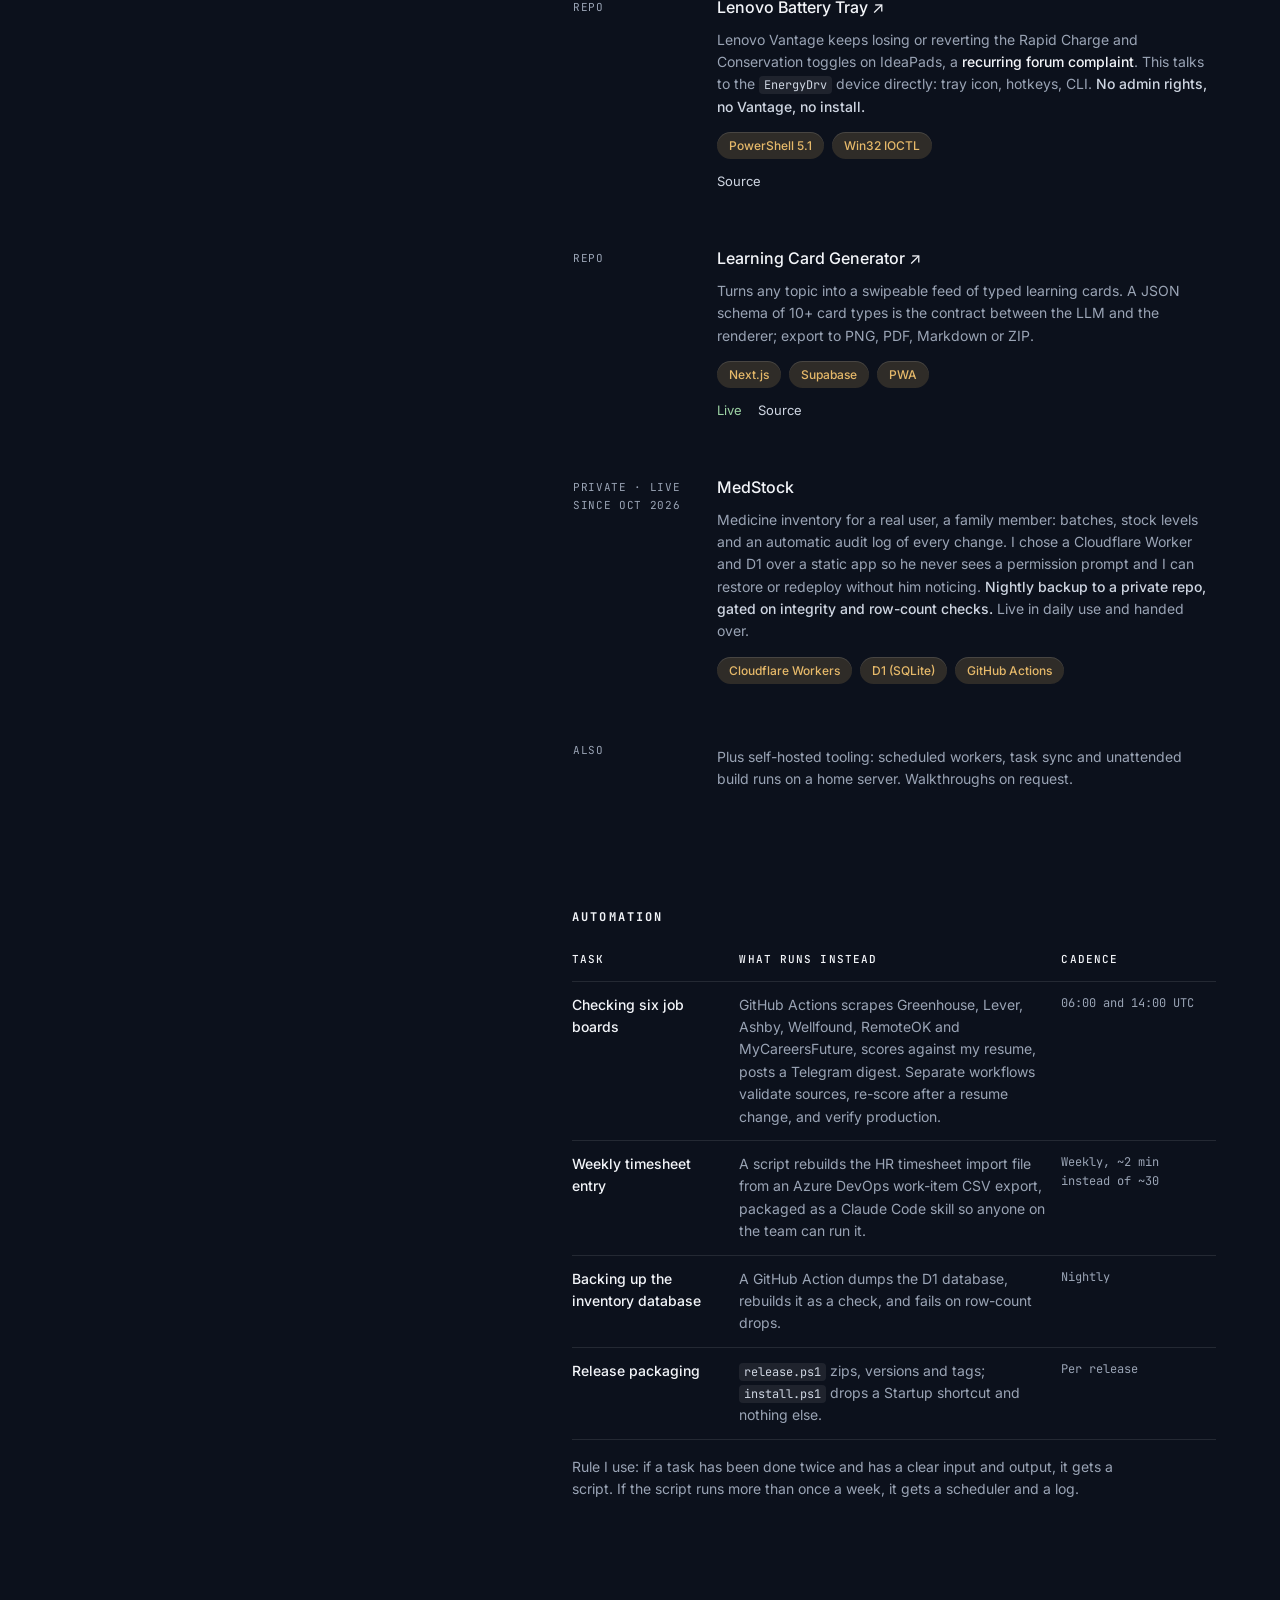
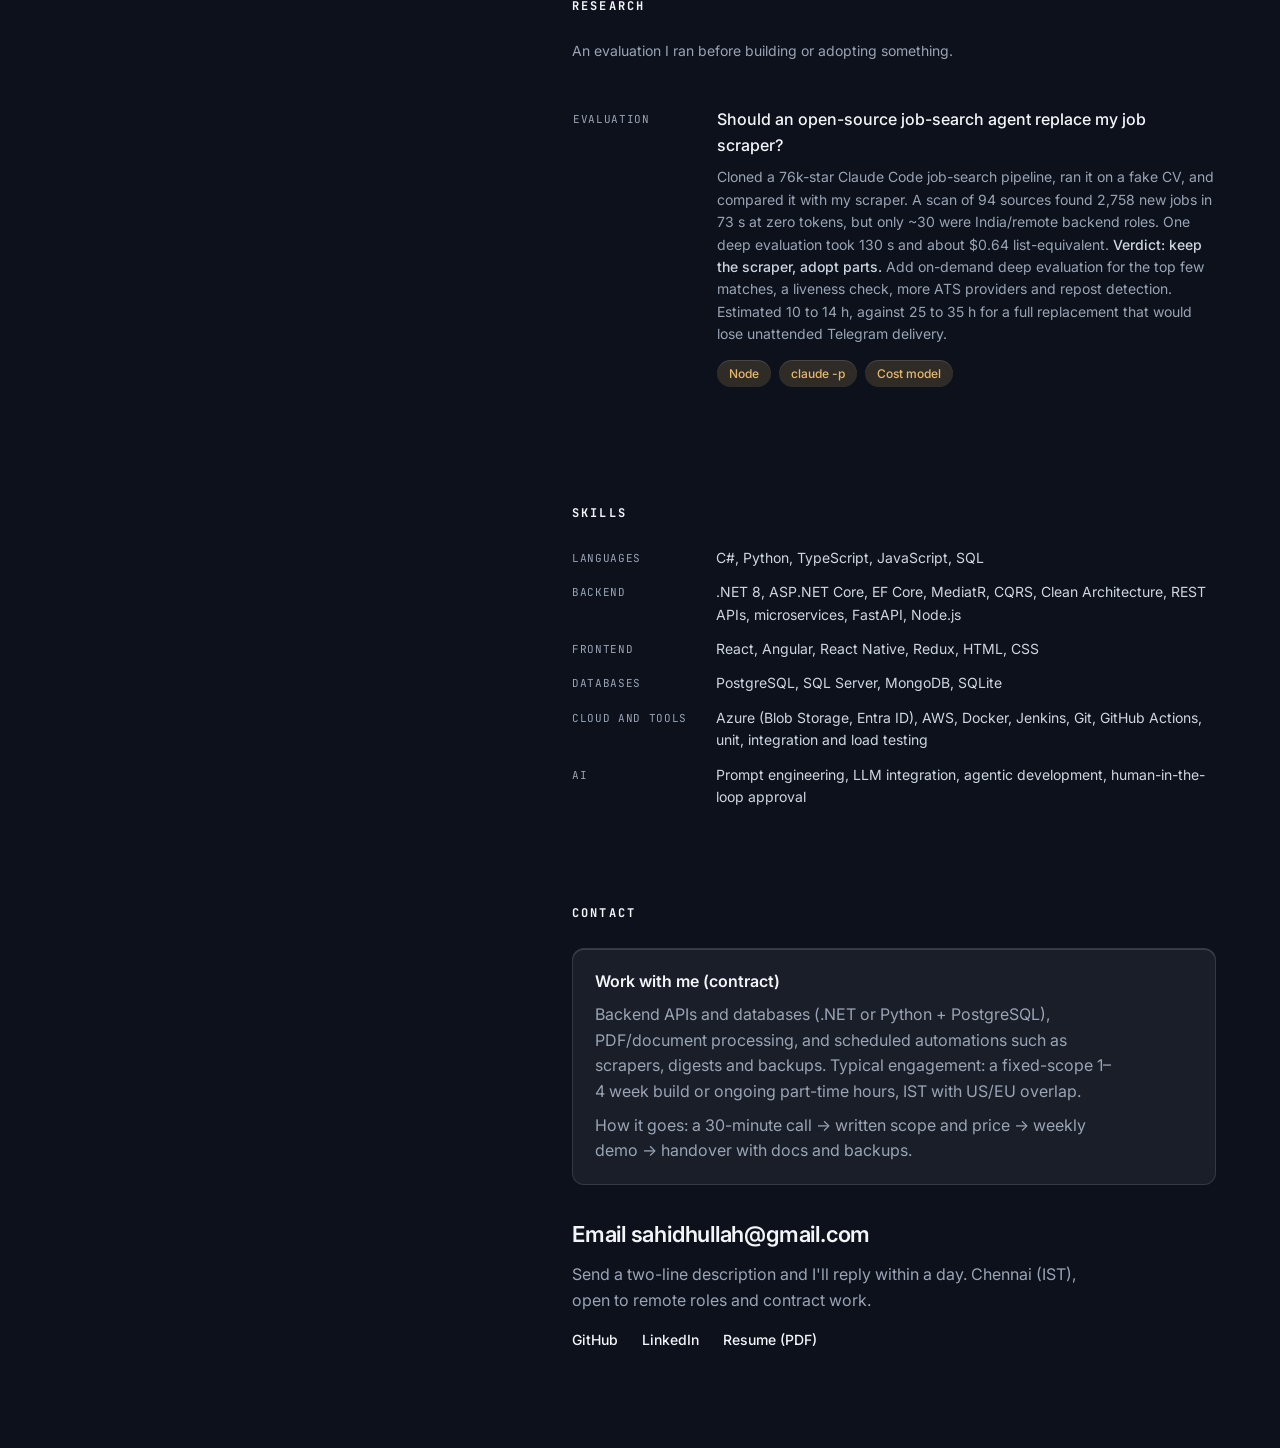
==== commit 5e6a4771: "Drop pi-durable evaluation from Research (moved to private notes) Co-Authored-By: Claude Sonnet 5.5 " ====
--- a/index.html
+++ b/index.html
@@ -196,7 +196,7 @@
 
     <section id="research">
       <h2 class="sticky">Research</h2>
-      <p class="auto-note" style="margin-top:0;margin-bottom:24px">Evaluations I ran before building or adopting something.</p>
+      <p class="auto-note" style="margin-top:0;margin-bottom:24px">An evaluation I ran before building or adopting something.</p>
       <div class="list">
 <div class="item">
   <div class="when">Evaluation</div>
@@ -204,14 +204,6 @@
     <h3>Should an open-source job-search agent replace my job scraper?</h3>
     <p>Cloned a 76k-star Claude Code job-search pipeline, ran it on a fake CV, and compared it with my scraper. A scan of 94 sources found 2,758 new jobs in 73 s at zero tokens, but only ~30 were India/remote backend roles. One deep evaluation took 130 s and about $0.64 list-equivalent. <b>Verdict: keep the scraper, adopt parts.</b> Add on-demand deep evaluation for the top few matches, a liveness check, more ATS providers and repost detection. Estimated 10 to 14 h, against 25 to 35 h for a full replacement that would lose unattended Telegram delivery.</p>
     <ul class="tags"><li>Node</li><li>claude -p</li><li>Cost model</li></ul>
-  </div>
-</div>
-<div class="item">
-  <div class="when">Evaluation</div>
-  <div>
-    <h3>Is durable execution worth adding to my agent fleet?</h3>
-    <p>Reviewed a crash-recovery library for AI agents against my fleet of unattended coding-agent jobs. Every job is a single-shot run whose output a script checks, so re-running from scratch is cheaper than checkpointing, and the library's API was still changing between releases. <b>Verdict: keep the plain runner</b>; fix the real failures instead (retries, missed timers after a reboot). Written down with the conditions that would change the answer: multi-hour jobs or a stable 2.0.</p>
-    <ul class="tags"><li>TypeScript</li><li>systemd</li><li>Reliability</li></ul>
   </div>
 </div>
       </div>
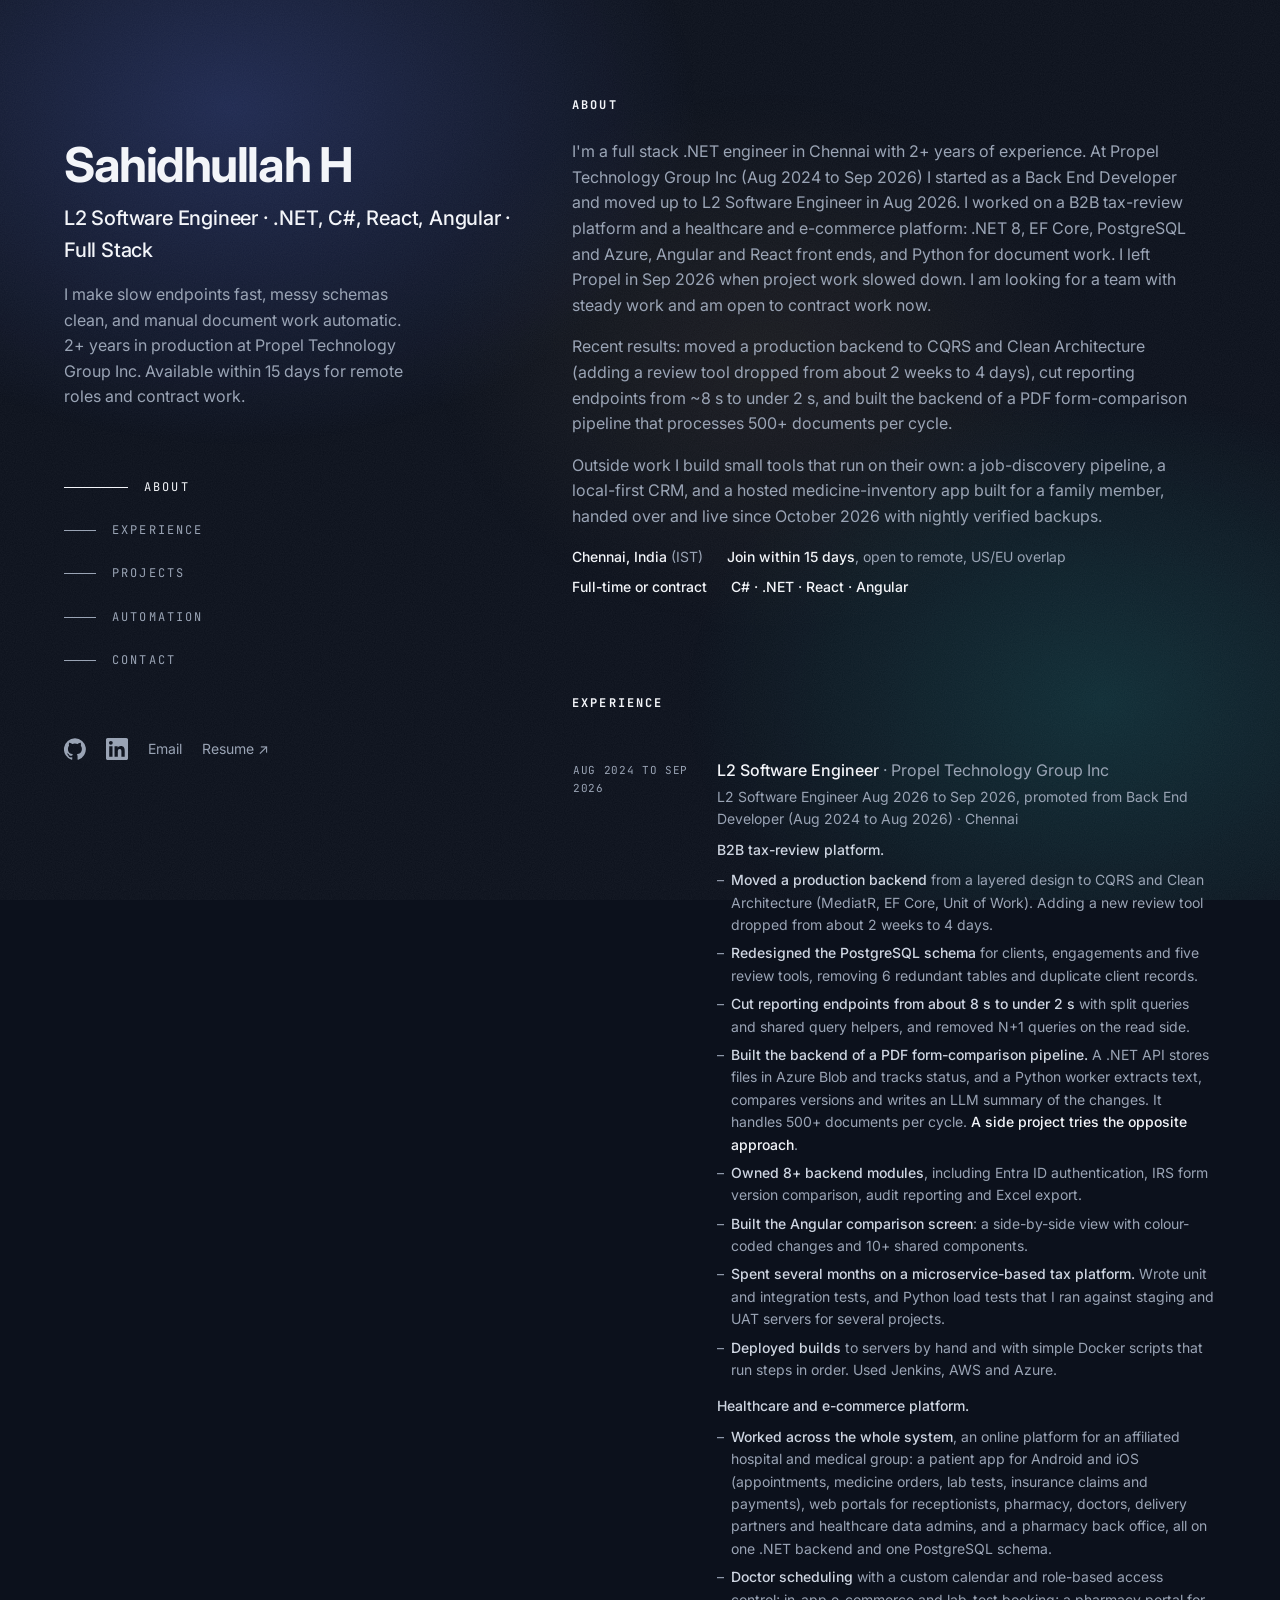
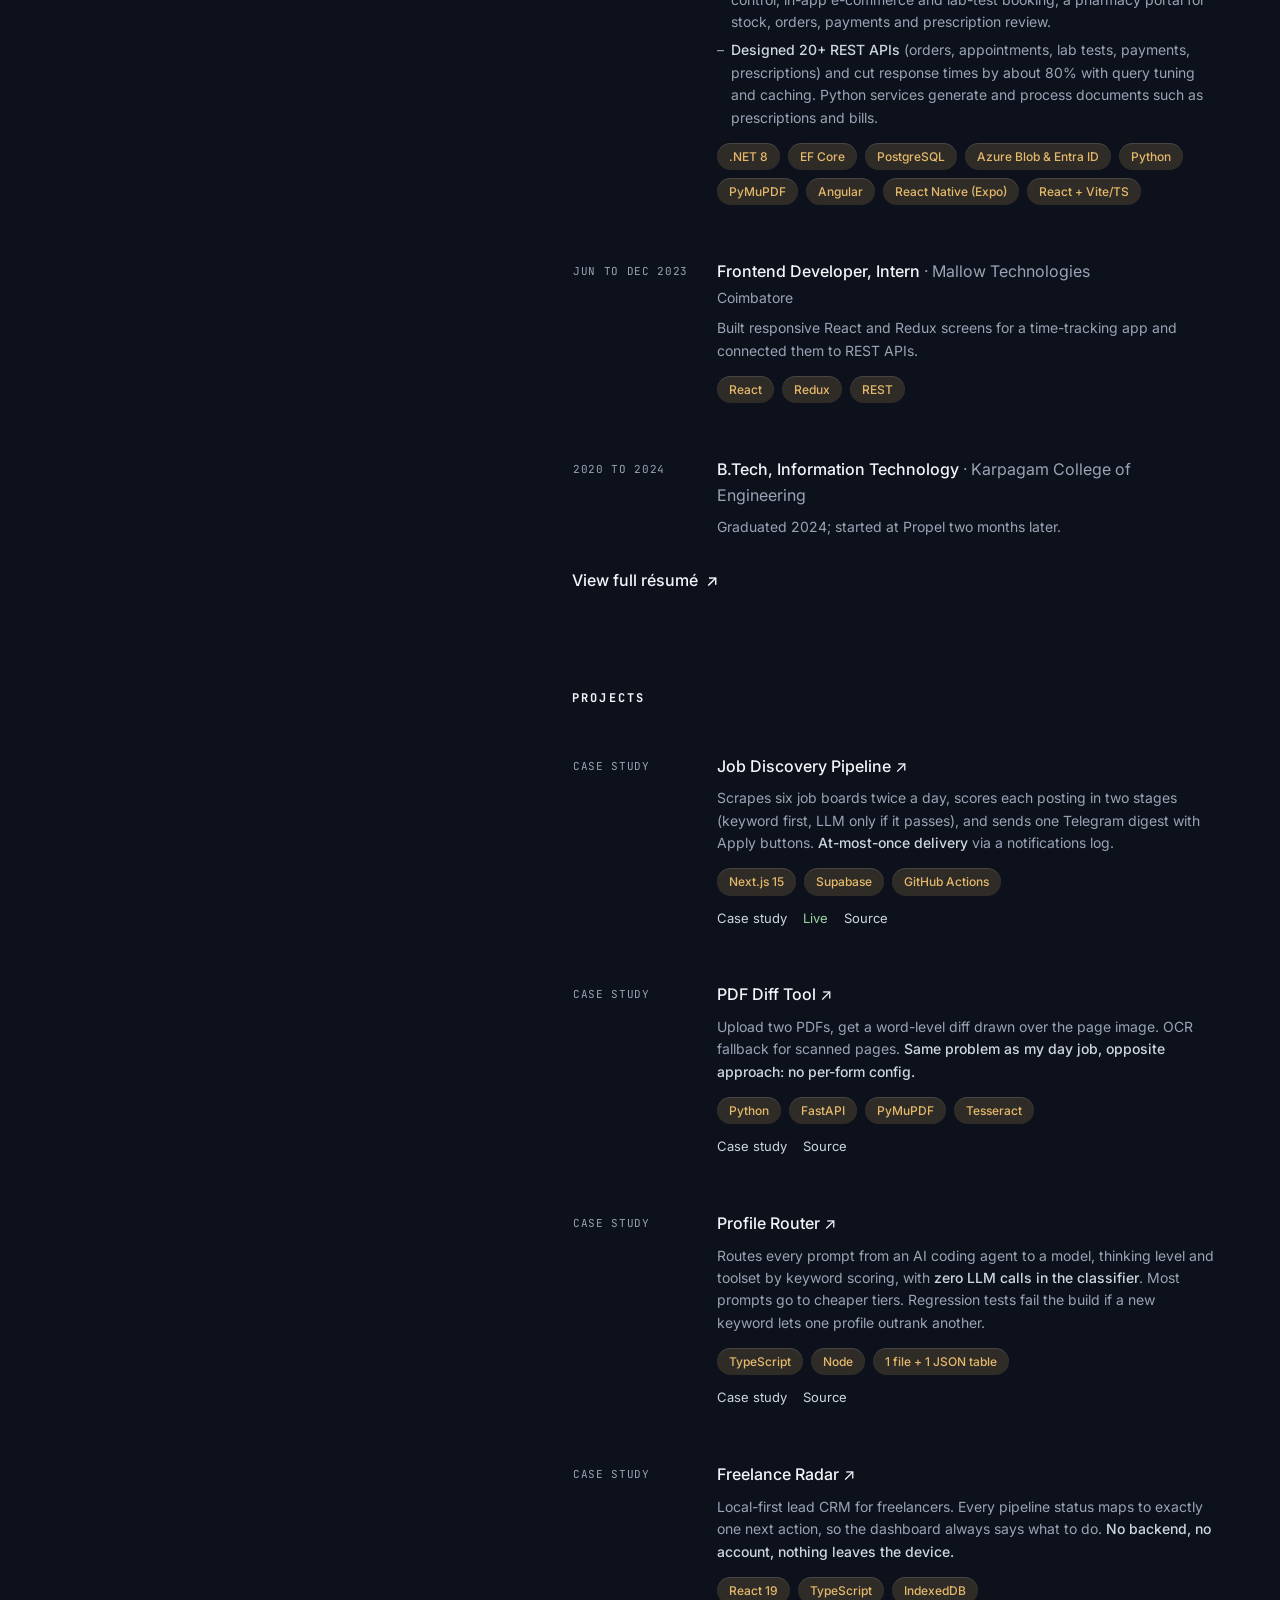
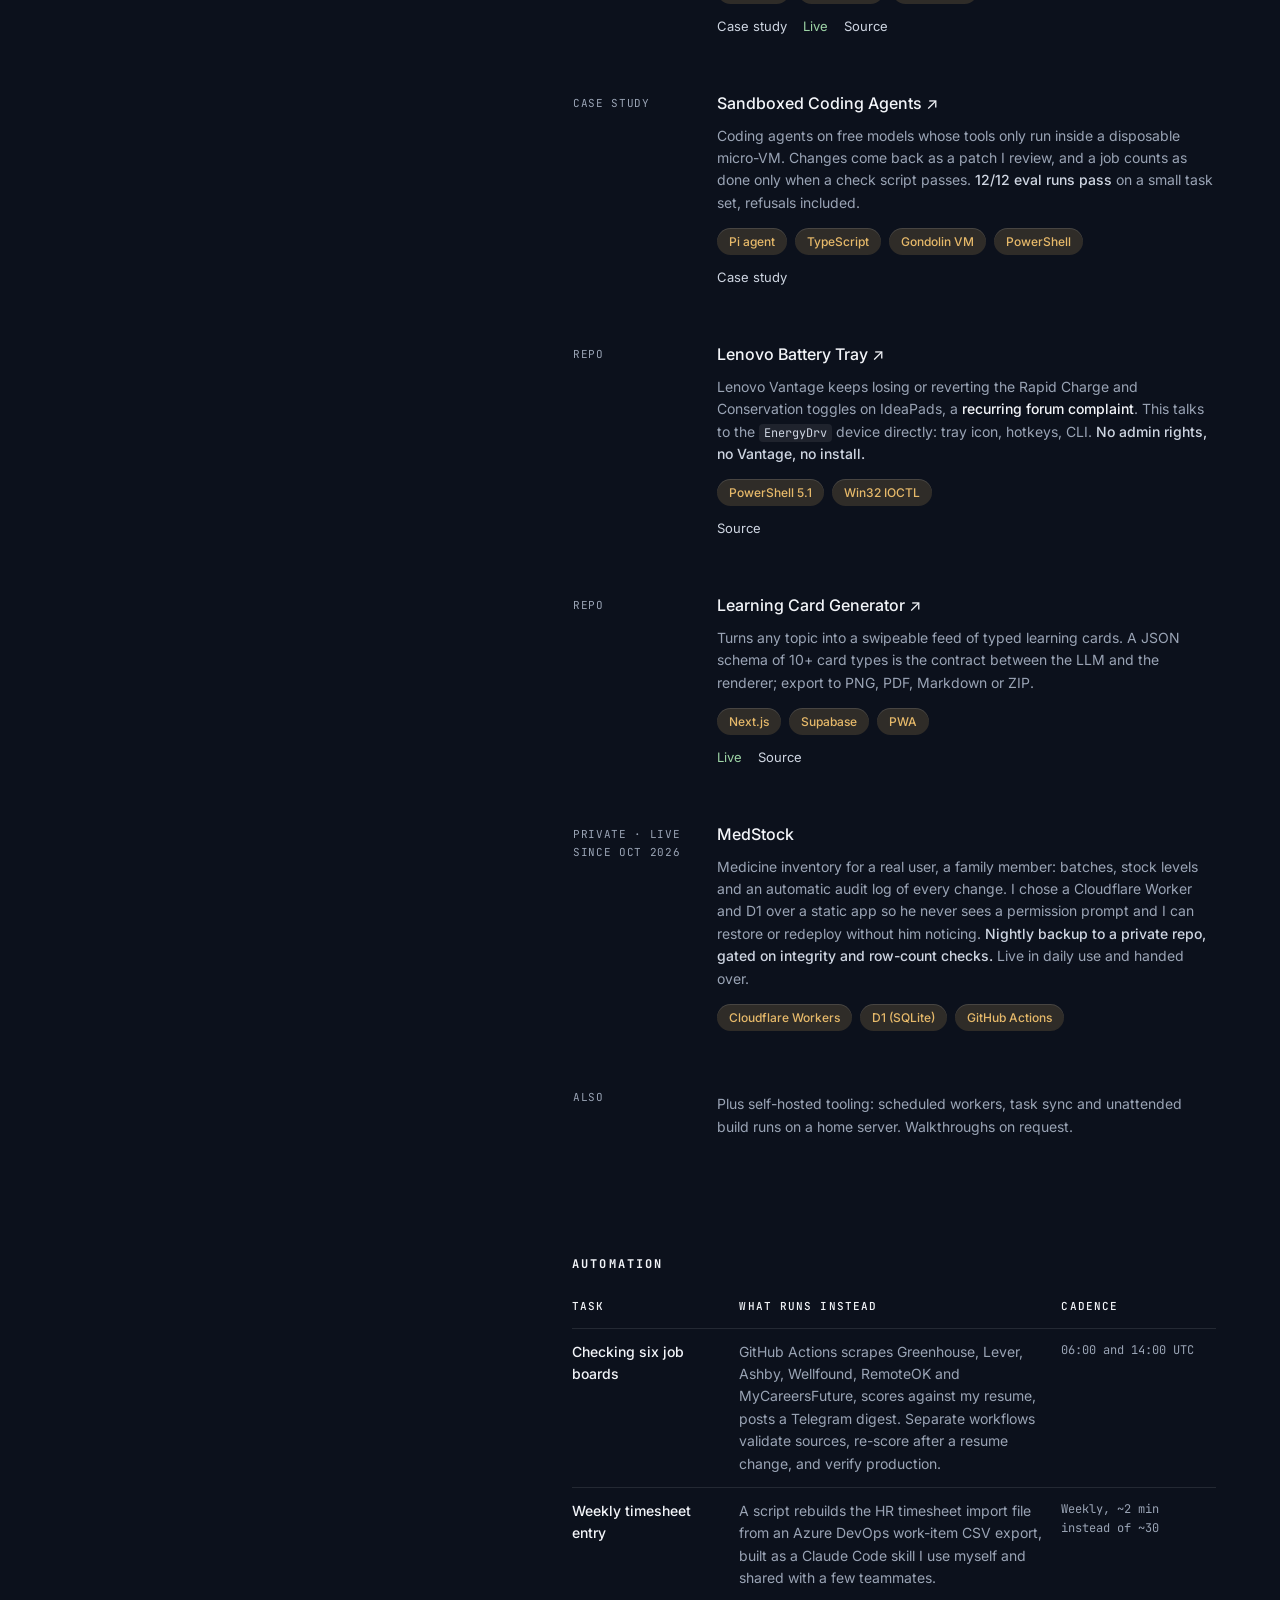
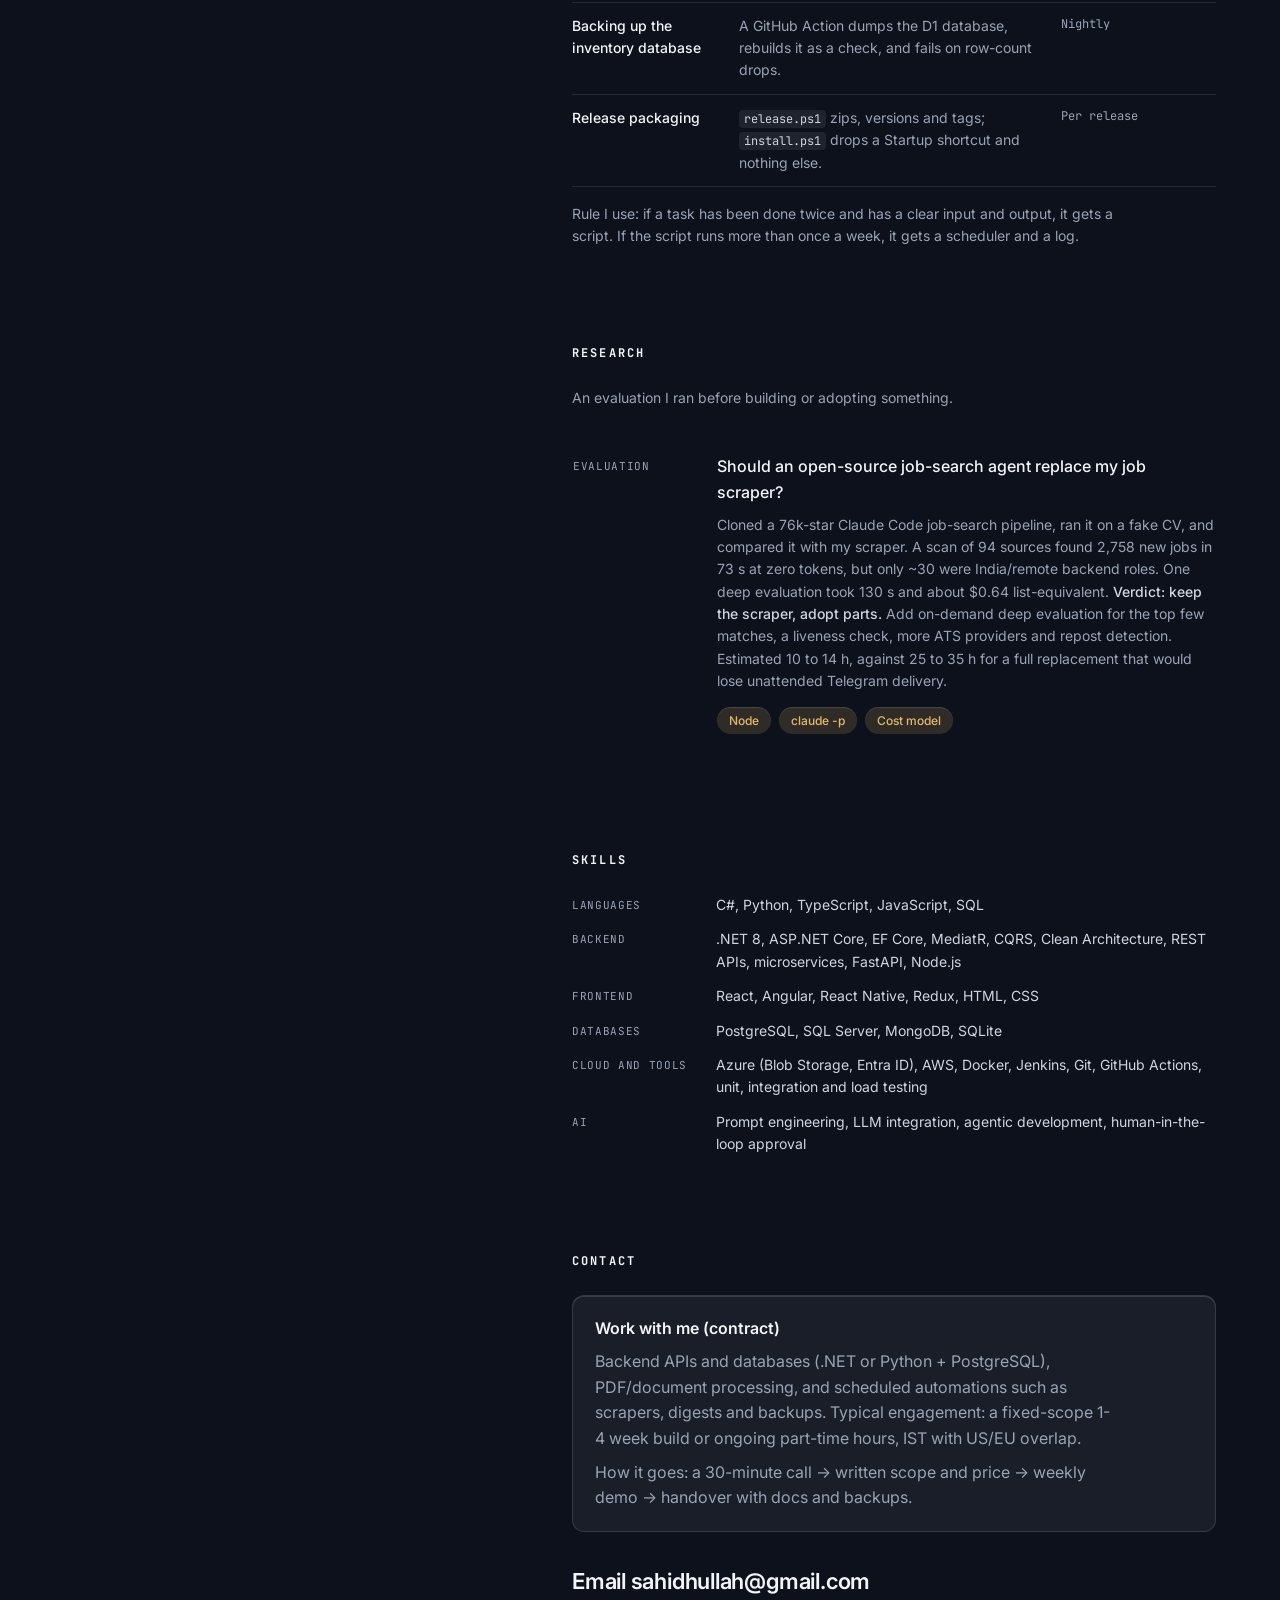
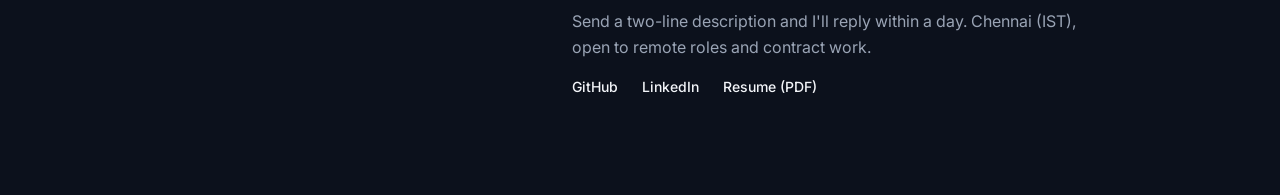
==== commit 85de2173: "Add pi agentic case study, status line, healthcare and timesheet wording Co-Authored-By: Claude Opus" ====
--- a/index.html
+++ b/index.html
@@ -47,7 +47,7 @@
 
     <section id="about" class="about">
       <h2 class="sticky">About</h2>
-      <p>I'm a full stack .NET engineer in Chennai with 2+ years of experience. At Propel Technology Group Inc (Aug 2024 to Sep 2026) I started as a Back End Developer and moved up to L2 Software Engineer in Aug 2026. I worked on a B2B tax-review platform and a healthcare and e-commerce platform: .NET 8, EF Core, PostgreSQL and Azure, Angular and React front ends, and Python for document work.</p>
+      <p>I'm a full stack .NET engineer in Chennai with 2+ years of experience. At Propel Technology Group Inc (Aug 2024 to Sep 2026) I started as a Back End Developer and moved up to L2 Software Engineer in Aug 2026. I worked on a B2B tax-review platform and a healthcare and e-commerce platform: .NET 8, EF Core, PostgreSQL and Azure, Angular and React front ends, and Python for document work. I left Propel in Sep 2026 when project work slowed down. I am looking for a team with steady work and am open to contract work now.</p>
       <p>Recent results: moved a production backend to CQRS and Clean Architecture (adding a review tool dropped from about 2 weeks to 4 days), cut reporting endpoints from ~8 s to under 2 s, and built the backend of a PDF form-comparison pipeline that processes 500+ documents per cycle.</p>
       <p>Outside work I build small tools that run on their own: a job-discovery pipeline, a local-first CRM, and a hosted medicine-inventory app built for a family member, handed over and live since October 2026 with nightly verified backups.</p>
       <div class="facts">
@@ -79,7 +79,7 @@
         </ul>
     <p style="margin-top:14px"><b>Healthcare and e-commerce platform.</b></p>
     <ul class="pts">
-          <li><strong>Worked across the whole system</strong>: a patient app for Android and iOS, web portals for healthcare data admins, receptionists and doctors, and a pharmacy back office, all on one .NET backend and one PostgreSQL schema.</li>
+          <li><strong>Worked across the whole system</strong>, an online platform for an affiliated hospital and medical group: a patient app for Android and iOS (appointments, medicine orders, lab tests, insurance claims and payments), web portals for receptionists, pharmacy, doctors, delivery partners and healthcare data admins, and a pharmacy back office, all on one .NET backend and one PostgreSQL schema.</li>
           <li><strong>Doctor scheduling</strong> with a custom calendar and role-based access control; in-app e-commerce and lab-test booking; a pharmacy portal for stock, orders, payments and prescription review.</li>
           <li><strong>Designed 20+ REST APIs</strong> (orders, appointments, lab tests, payments, prescriptions) and cut response times by about 80% with query tuning and caching. Python services generate and process documents such as prescriptions and bills.</li>
         </ul>
@@ -143,6 +143,15 @@
     <p>Local-first lead CRM for freelancers. Every pipeline status maps to exactly one next action, so the dashboard always says what to do. <b>No backend, no account, nothing leaves the device.</b></p>
     <ul class="tags"><li>React 19</li><li>TypeScript</li><li>IndexedDB</li></ul>
     <div class="links"><a href="projects/freelance-radar.html">Case study</a><a class="live" href="https://freelance-radar-five.vercel.app" target="_blank" rel="noopener">Live</a><a href="https://github.com/sahidhh/freelance-radar" target="_blank" rel="noopener">Source</a></div>
+  </div>
+</div>
+<div class="item">
+  <div class="when">Case study</div>
+  <div>
+    <h3><a href="projects/pi-agentic.html">Sandboxed Coding Agents <span class="arr">↗</span></a></h3>
+    <p>Coding agents on free models whose tools only run inside a disposable micro-VM. Changes come back as a patch I review, and a job counts as done only when a check script passes. <b>12/12 eval runs pass</b> on a small task set, refusals included.</p>
+    <ul class="tags"><li>Pi agent</li><li>TypeScript</li><li>Gondolin VM</li><li>PowerShell</li></ul>
+    <div class="links"><a href="projects/pi-agentic.html">Case study</a></div>
   </div>
 </div>
 <div class="item">
@@ -186,7 +195,7 @@
     <table class="auto">
       <tr><th>Task</th><th>What runs instead</th><th>Cadence</th></tr>
       <tr><td>Checking six job boards</td><td>GitHub Actions scrapes Greenhouse, Lever, Ashby, Wellfound, RemoteOK and MyCareersFuture, scores against my resume, posts a Telegram digest. Separate workflows validate sources, re-score after a resume change, and verify production.</td><td>06:00 and 14:00 UTC</td></tr>
-      <tr><td>Weekly timesheet entry</td><td>A script rebuilds the HR timesheet import file from an Azure DevOps work-item CSV export, packaged as a Claude Code skill so anyone on the team can run it.</td><td>Weekly, ~2 min instead of ~30</td></tr>
+      <tr><td>Weekly timesheet entry</td><td>A script rebuilds the HR timesheet import file from an Azure DevOps work-item CSV export, built as a Claude Code skill I use myself and shared with a few teammates.</td><td>Weekly, ~2 min instead of ~30</td></tr>
       <tr><td>Backing up the inventory database</td><td>A GitHub Action dumps the D1 database, rebuilds it as a check, and fails on row-count drops.</td><td>Nightly</td></tr>
       <tr><td>Release packaging</td><td><code>release.ps1</code> zips, versions and tags; <code>install.ps1</code> drops a Startup shortcut and nothing else.</td><td>Per release</td></tr>
     </table>
@@ -225,7 +234,7 @@
       <h2 class="sticky">Contact</h2>
       <div class="offer">
         <h3>Work with me (contract)</h3>
-        <p>Backend APIs and databases (.NET or Python + PostgreSQL), PDF/document processing, and scheduled automations such as scrapers, digests and backups. Typical engagement: a fixed-scope 1–4 week build or ongoing part-time hours, IST with US/EU overlap.</p>
+        <p>Backend APIs and databases (.NET or Python + PostgreSQL), PDF/document processing, and scheduled automations such as scrapers, digests and backups. Typical engagement: a fixed-scope 1-4 week build or ongoing part-time hours, IST with US/EU overlap.</p>
         <p>How it goes: a 30-minute call → written scope and price → weekly demo → handover with docs and backups.</p>
       </div>
       <p class="big"><a href="mailto:sahidhullah@gmail.com?subject=Project%20enquiry">Email sahidhullah@gmail.com</a></p>
